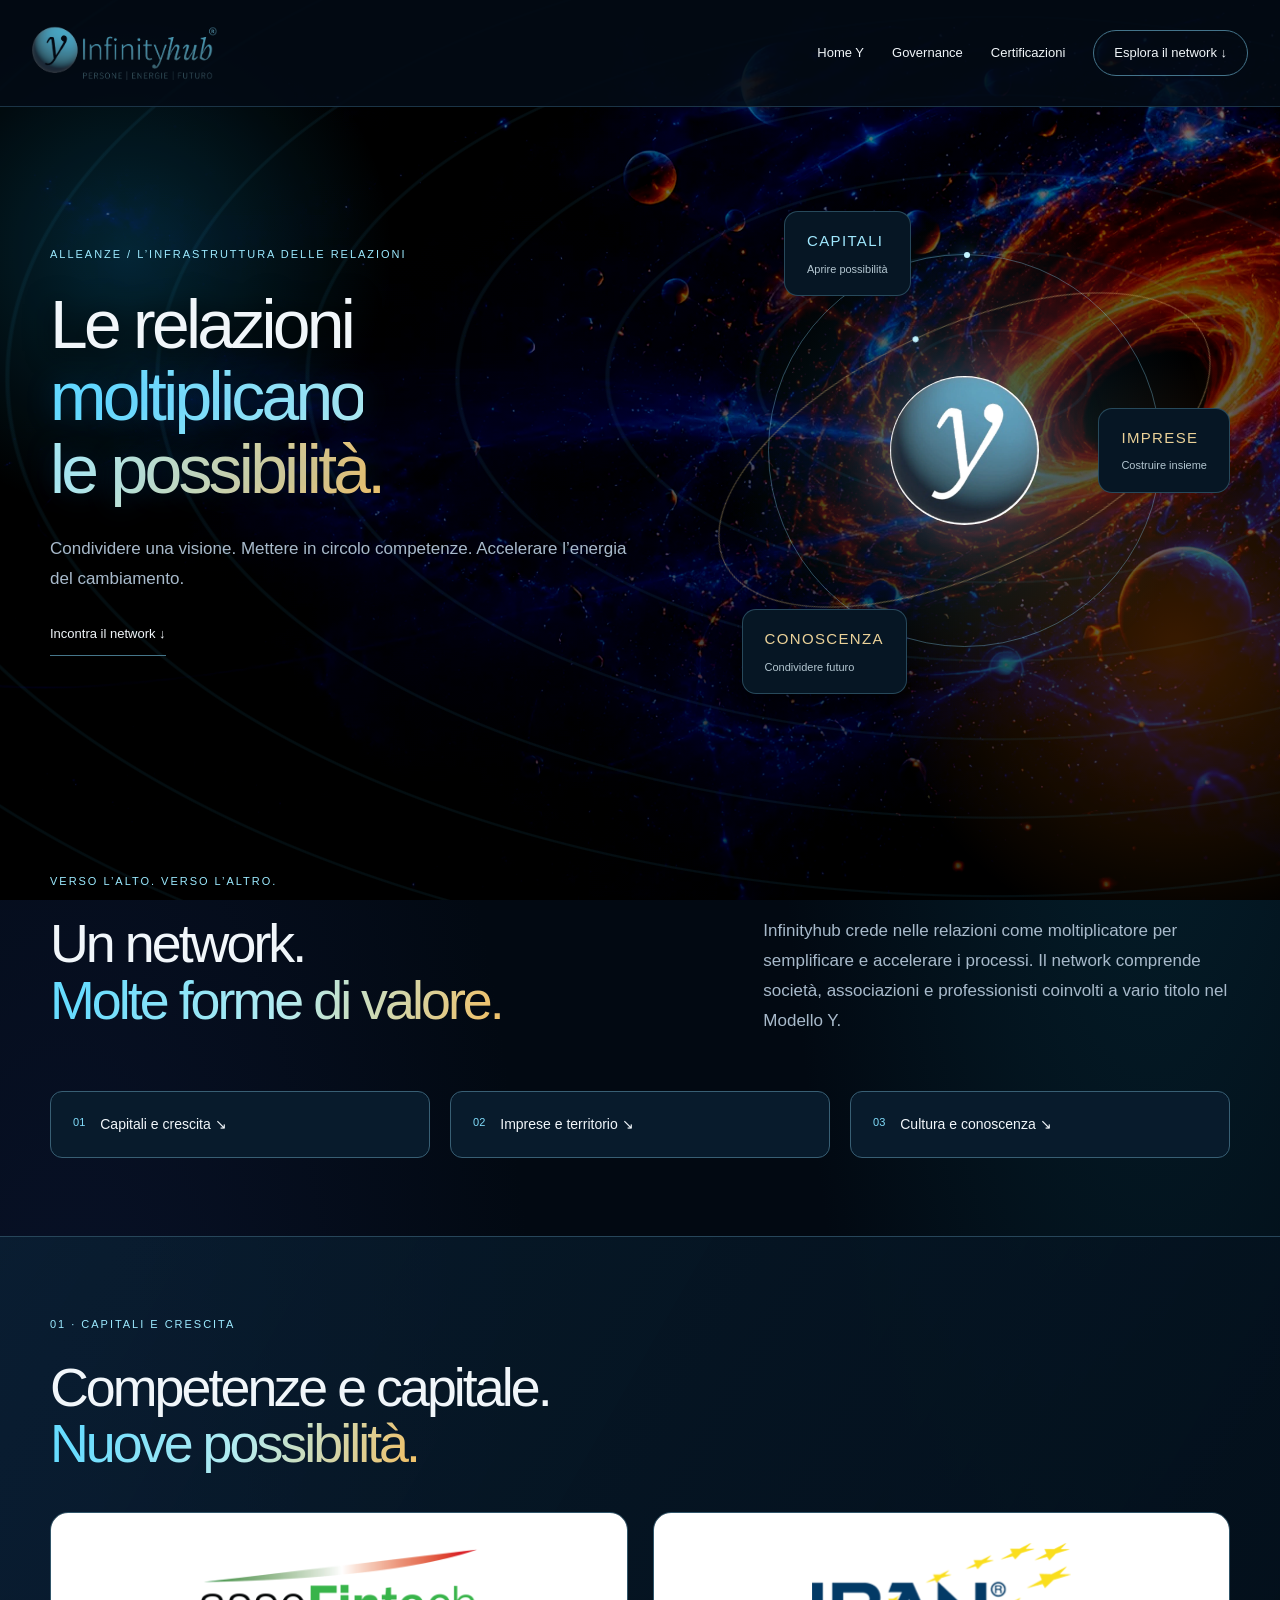
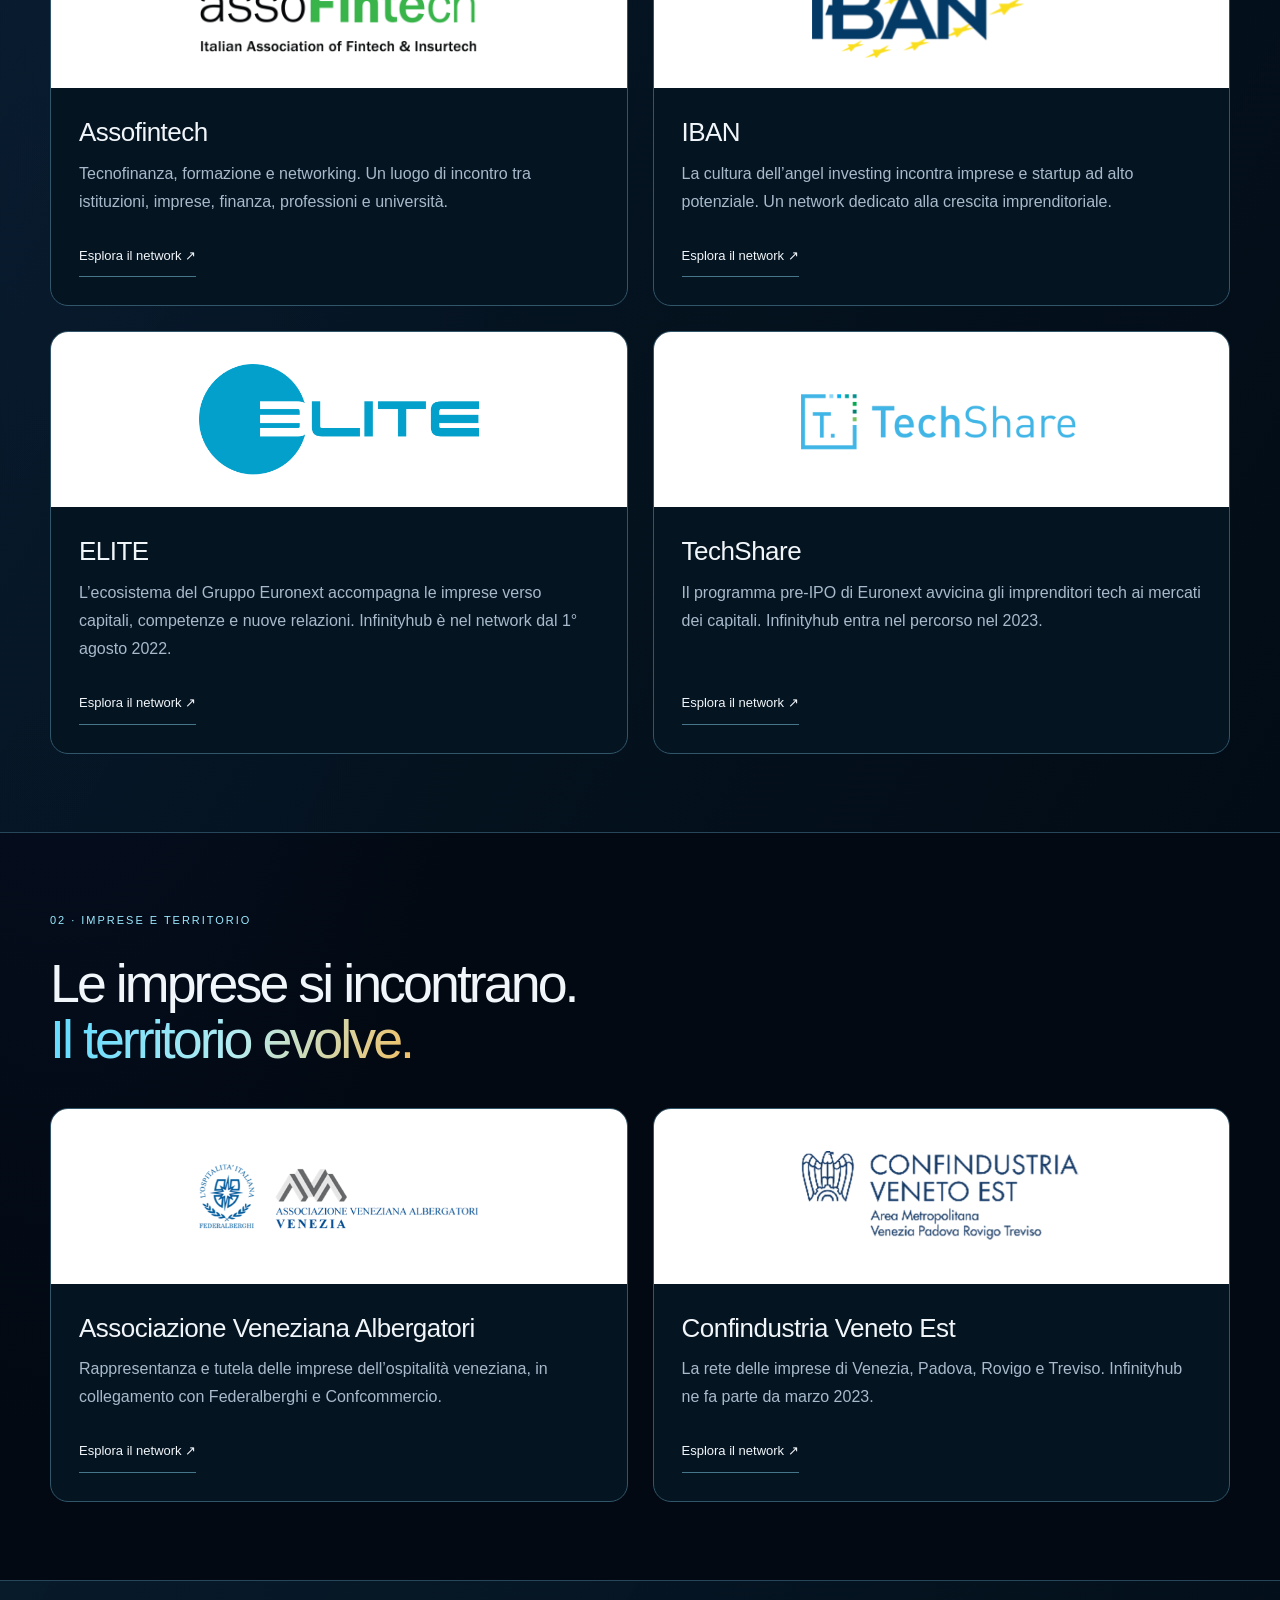
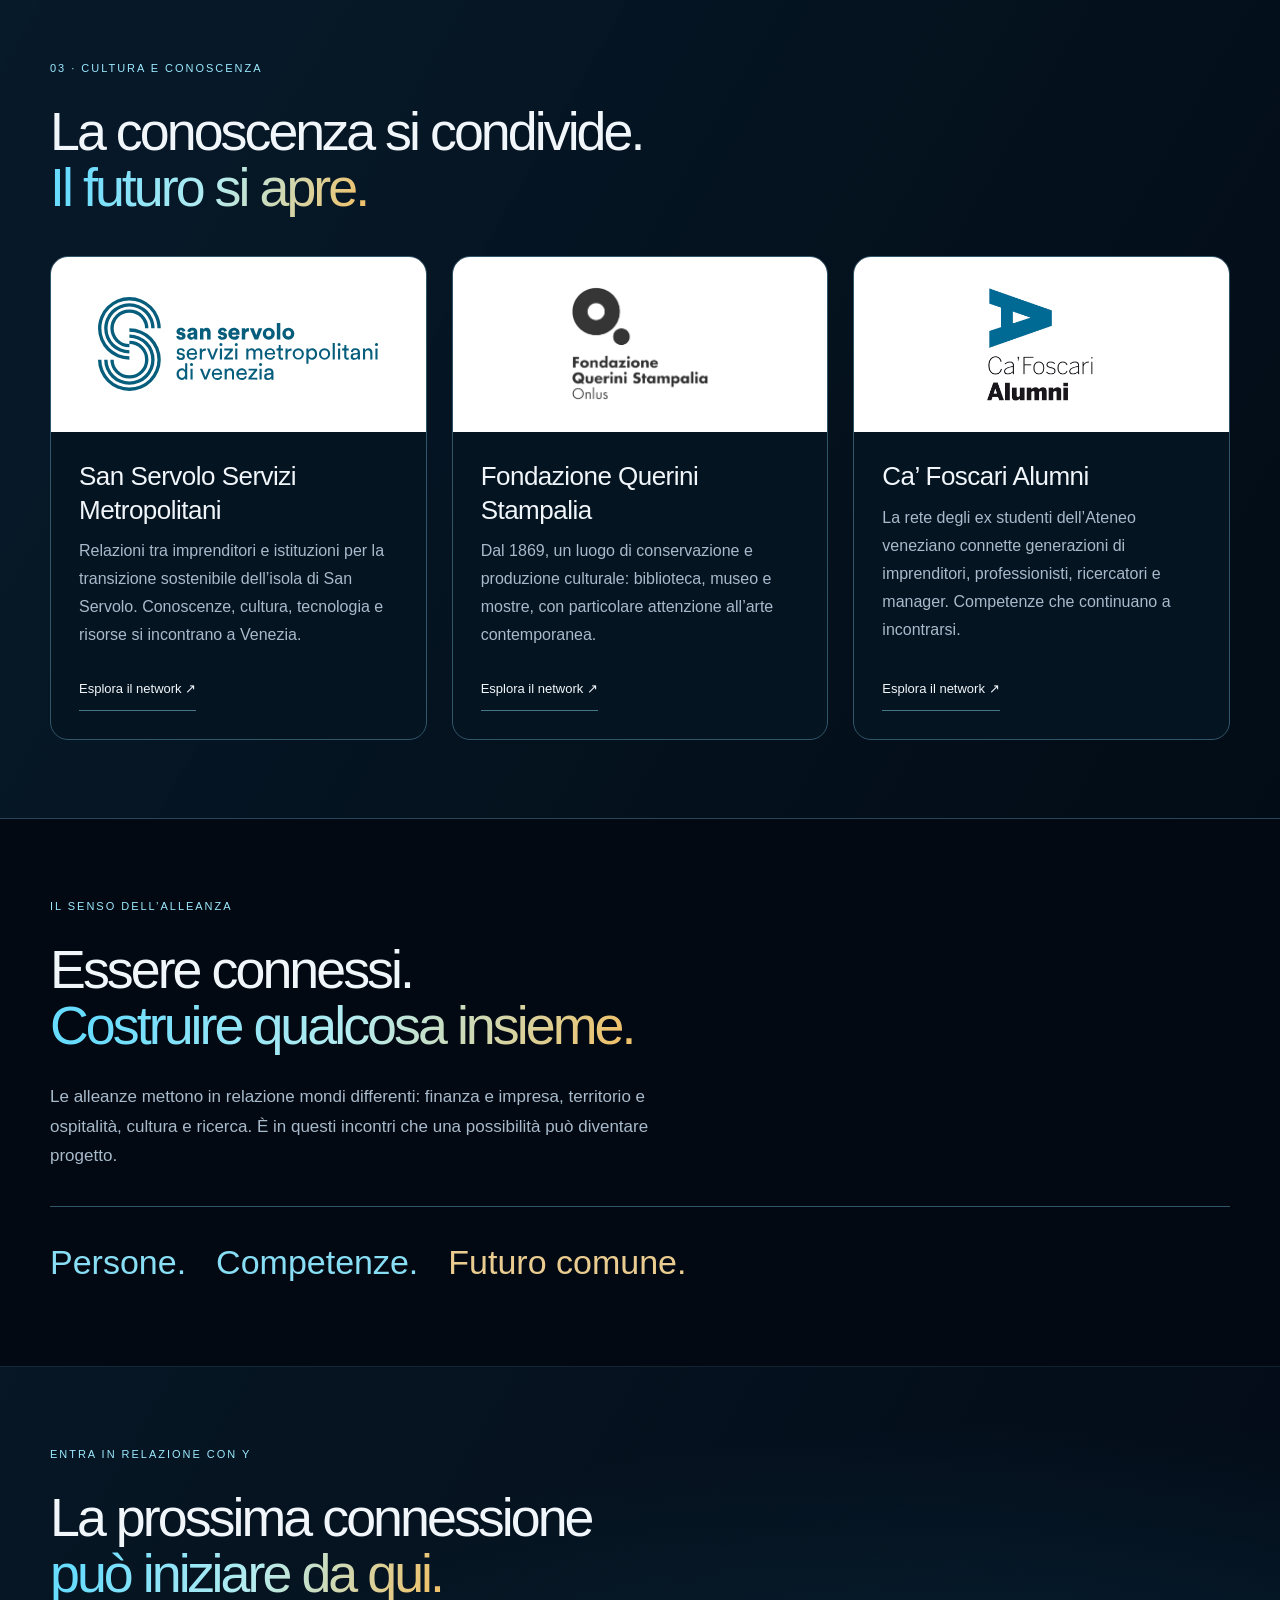
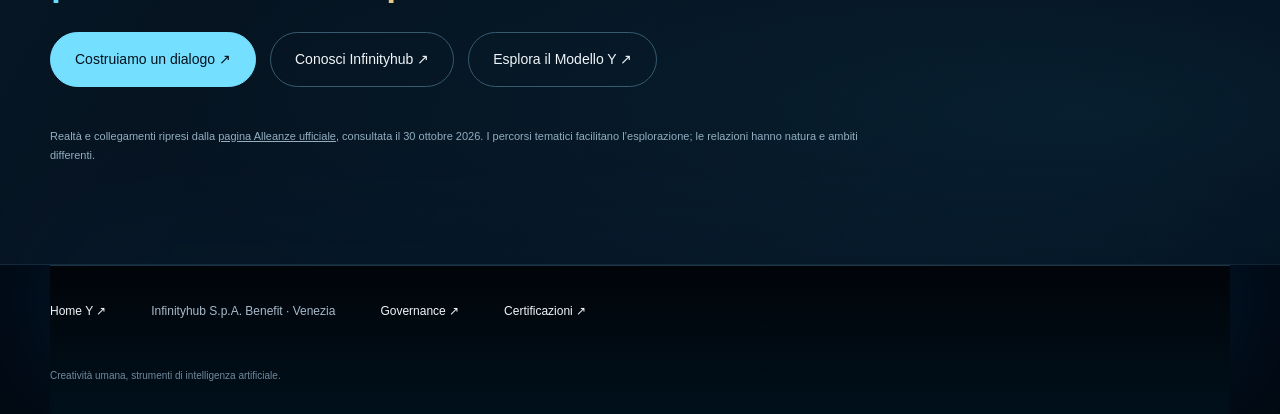
==== alleanze.html @ f4a59133 "EUREKA: publish approved Home Y revision 312" ====
<!DOCTYPE html><html lang="it"><head><meta charSet="utf-8"/><meta name="viewport" content="width=device-width, initial-scale=1"/><link rel="preload" as="image" href="https://maxbraghin.github.io/Y-sito-web-compilato/infinityhub-logo-header.webp"/><link rel="preload" as="image" href="https://maxbraghin.github.io/Y-sito-web-compilato/y-sigil-official.webp"/><link rel="stylesheet" href="https://maxbraghin.github.io/Y-sito-web-compilato/assets/index-ZHB8J0mg.css" data-rsc-css-href="https://maxbraghin.github.io/Y-sito-web-compilato/assets/index-ZHB8J0mg.css" data-precedence="vite-rsc/importer-resources"/><link rel="modulepreload" href="https://maxbraghin.github.io/Y-sito-web-compilato/assets/layout-segment-context-Bb8cvksM.js" crossorigin=""/><link rel="modulepreload" href="https://maxbraghin.github.io/Y-sito-web-compilato/assets/rolldown-runtime-S-ySWqyJ.js" crossorigin=""/><link rel="modulepreload" href="https://maxbraghin.github.io/Y-sito-web-compilato/assets/index-BKq_FuoY.js" crossorigin=""/><link rel="modulepreload" href="https://maxbraghin.github.io/Y-sito-web-compilato/assets/framework-CXnKph_e.js" crossorigin=""/><title>Alleanze · Infinityhub</title><meta name="description" content="Relazioni di valore che accelerano l’energia. Il network Infinityhub."/><meta name="robots" content="noindex, nofollow"/><meta property="og:title" content="Infinityhub · Y Infrastructure Platform"/><meta property="og:description" content="Infinityhub S.p.A. Benefit: Portale Y, infrastruttura digitale e relazionale per la transizione energetica partecipata."/><meta property="og:url" content="https://infinityhub-y-home.mbraghin.chatgpt.site/"/><meta property="og:site_name" content="Infinityhub"/><meta property="og:type" content="website"/><meta property="og:locale" content="it_IT"/><meta property="og:image" content="https://infinityhub-y-home.mbraghin.chatgpt.site/y-social-preview-home-20261015.jpg"/><meta property="og:image:width" content="1320"/><meta property="og:image:height" content="1580"/><meta property="og:image:type" content="image/jpeg"/><meta property="og:image:alt" content="Infinityhub · La transizione energetica prende forma quando tutto si connette."/><meta name="twitter:card" content="summary_large_image"/><meta name="twitter:title" content="Infinityhub · Y Infrastructure Platform"/><meta name="twitter:description" content="Infinityhub S.p.A. Benefit: Portale Y, infrastruttura digitale e relazionale per la transizione energetica partecipata."/><meta name="twitter:image" content="https://infinityhub-y-home.mbraghin.chatgpt.site/y-social-preview-home-20261015.jpg"/><link rel="icon" href="https://infinityhub-y-home.mbraghin.chatgpt.site/y-sigil-official.webp"/><link rel="apple-touch-icon" href="https://infinityhub-y-home.mbraghin.chatgpt.site/y-sigil-official.webp"/><script>self.__VINEXT_RSC_PARAMS__={}</script><script>self.__VINEXT_RSC_NAV__={"pathname":"/alleanze","searchParams":[]}</script><link rel="modulepreload" href="https://maxbraghin.github.io/Y-sito-web-compilato/assets/index-BKq_FuoY.js" />
</head><body><main class="about-y governance-y alliances-y"><header class="ay-nav"><a href="/" aria-label="Home Y"><img src="https://maxbraghin.github.io/Y-sito-web-compilato/infinityhub-logo-header.webp" width="938" height="313" alt="Infinityhub"/></a><nav><a href="/">Home Y</a><a href="/governance">Governance</a><a href="/certificazioni">Certificazioni</a><a class="ay-nav-contact" href="#network">Esplora il network ↓</a></nav></header><section class="ay-wrap ay-section al-hero"><div><span class="ay-kicker">ALLEANZE / L’INFRASTRUTTURA DELLE RELAZIONI</span><h1>Le relazioni<br/><em>moltiplicano<br/>le possibilità.</em></h1><p>Condividere una visione. Mettere in circolo competenze. Accelerare l’energia del cambiamento.</p><a class="ay-link" href="#network">Incontra il network ↓</a></div><div class="al-cosmos" role="img" aria-label="Il Modello Y connette capitali, imprese e conoscenza"><i></i><i></i><img src="https://maxbraghin.github.io/Y-sito-web-compilato/y-sigil-official.webp" width="180" height="180" alt=""/><span>CAPITALI<small>Aprire possibilità</small></span><span>IMPRESE<small>Costruire insieme</small></span><span>CONOSCENZA<small>Condividere futuro</small></span></div></section><section class="ay-wrap ay-section" id="network"><span class="ay-kicker">VERSO L’ALTO. VERSO L’ALTRO.</span><div class="ay-section-heading"><h2>Un network.<br/><em>Molte forme di valore.</em></h2><p>Infinityhub crede nelle relazioni come moltiplicatore per semplificare e accelerare i processi. Il network comprende società, associazioni e professionisti coinvolti a vario titolo nel Modello Y.</p></div><nav class="al-paths" aria-label="Percorsi delle alleanze"><a href="#capitali"><span>0<!-- -->1</span>Capitali e crescita<!-- --> ↘</a><a href="#territorio"><span>0<!-- -->2</span>Imprese e territorio<!-- --> ↘</a><a href="#cultura"><span>0<!-- -->3</span>Cultura e conoscenza<!-- --> ↘</a></nav></section><section class="ay-section al-group al-group-0" id="capitali"><div class="ay-wrap"><span class="ay-kicker">0<!-- -->1<!-- --> · <!-- -->CAPITALI E CRESCITA</span><h2>Competenze e capitale.<br/><em>Nuove possibilità.</em></h2><div class="al-grid"><article class="al-card"><div class="al-logo"><img src="https://maxbraghin.github.io/Y-sito-web-compilato/alleanze/Infinityhub-alleanze-Assofintech.png" alt="Assofintech" loading="lazy" width="300" height="140"/></div><div class="al-copy"><h3>Assofintech</h3><p>Tecnofinanza, formazione e networking. Un luogo di incontro tra istituzioni, imprese, finanza, professioni e università.</p><a class="ay-link" href="http://www.assofintech.org" target="_blank" rel="noreferrer" aria-label="Visita il sito di Assofintech">Esplora il network ↗</a></div></article><article class="al-card"><div class="al-logo"><img src="https://maxbraghin.github.io/Y-sito-web-compilato/alleanze/Infinityhub-alleanze-Iban.png" alt="IBAN" loading="lazy" width="300" height="140"/></div><div class="al-copy"><h3>IBAN</h3><p>La cultura dell’angel investing incontra imprese e startup ad alto potenziale. Un network dedicato alla crescita imprenditoriale.</p><a class="ay-link" href="https://www.iban.it/" target="_blank" rel="noreferrer" aria-label="Visita il sito di IBAN">Esplora il network ↗</a></div></article><article class="al-card"><div class="al-logo"><img src="https://maxbraghin.github.io/Y-sito-web-compilato/alleanze/Infinityhub-alleanze-Elite.png" alt="ELITE" loading="lazy" width="300" height="140"/></div><div class="al-copy"><h3>ELITE</h3><p>L’ecosistema del Gruppo Euronext accompagna le imprese verso capitali, competenze e nuove relazioni. Infinityhub è nel network dal 1° agosto 2022.</p><a class="ay-link" href="http://elite-network.com" target="_blank" rel="noreferrer" aria-label="Visita il sito di ELITE">Esplora il network ↗</a></div></article><article class="al-card"><div class="al-logo"><img src="https://maxbraghin.github.io/Y-sito-web-compilato/alleanze/Infinityhub-alleanze-Techshare.png" alt="TechShare" loading="lazy" width="300" height="140"/></div><div class="al-copy"><h3>TechShare</h3><p>Il programma pre-IPO di Euronext avvicina gli imprenditori tech ai mercati dei capitali. Infinityhub entra nel percorso nel 2023.</p><a class="ay-link" href="https://www.euronext.com/en/raise-capital/pre-ipo-programmes/techshare" target="_blank" rel="noreferrer" aria-label="Visita il sito di TechShare">Esplora il network ↗</a></div></article></div></div></section><section class="ay-section al-group al-group-1" id="territorio"><div class="ay-wrap"><span class="ay-kicker">0<!-- -->2<!-- --> · <!-- -->IMPRESE E TERRITORIO</span><h2>Le imprese si incontrano.<br/><em>Il territorio evolve.</em></h2><div class="al-grid"><article class="al-card"><div class="al-logo"><img src="https://maxbraghin.github.io/Y-sito-web-compilato/alleanze/Infinityhub-alleanze-Associazione_Veneziana_Albergatori.png" alt="Associazione Veneziana Albergatori" loading="lazy" width="300" height="140"/></div><div class="al-copy"><h3>Associazione Veneziana Albergatori</h3><p>Rappresentanza e tutela delle imprese dell’ospitalità veneziana, in collegamento con Federalberghi e Confcommercio.</p><a class="ay-link" href="http://www.venezia.federalberghi.it/index.aspx" target="_blank" rel="noreferrer" aria-label="Visita il sito di Associazione Veneziana Albergatori">Esplora il network ↗</a></div></article><article class="al-card"><div class="al-logo"><img src="https://maxbraghin.github.io/Y-sito-web-compilato/alleanze/ConfindustriaVenetoEst-.png" alt="Confindustria Veneto Est" loading="lazy" width="300" height="140"/></div><div class="al-copy"><h3>Confindustria Veneto Est</h3><p>La rete delle imprese di Venezia, Padova, Rovigo e Treviso. Infinityhub ne fa parte da marzo 2023.</p><a class="ay-link" href="https://www.assindustriavenetocentro.it" target="_blank" rel="noreferrer" aria-label="Visita il sito di Confindustria Veneto Est">Esplora il network ↗</a></div></article></div></div></section><section class="ay-section al-group al-group-2" id="cultura"><div class="ay-wrap"><span class="ay-kicker">0<!-- -->3<!-- --> · <!-- -->CULTURA E CONOSCENZA</span><h2>La conoscenza si condivide.<br/><em>Il futuro si apre.</em></h2><div class="al-grid"><article class="al-card"><div class="al-logo"><img src="https://maxbraghin.github.io/Y-sito-web-compilato/alleanze/logo-san-servolo-servizi.svg" alt="San Servolo Servizi Metropolitani" loading="lazy" width="300" height="140"/></div><div class="al-copy"><h3>San Servolo Servizi Metropolitani</h3><p>Relazioni tra imprenditori e istituzioni per la transizione sostenibile dell’isola di San Servolo. Conoscenze, cultura, tecnologia e risorse si incontrano a Venezia.</p><a class="ay-link" href="https://servizimetropolitani.ve.it/it/" target="_blank" rel="noreferrer" aria-label="Visita il sito di San Servolo Servizi Metropolitani">Esplora il network ↗</a></div></article><article class="al-card"><div class="al-logo"><img src="https://maxbraghin.github.io/Y-sito-web-compilato/alleanze/Infinityhub-alleanze-Fondazione_Querini_Stampalia_Onlus.png" alt="Fondazione Querini Stampalia" loading="lazy" width="300" height="140"/></div><div class="al-copy"><h3>Fondazione Querini Stampalia</h3><p>Dal 1869, un luogo di conservazione e produzione culturale: biblioteca, museo e mostre, con particolare attenzione all’arte contemporanea.</p><a class="ay-link" href="http://querinistampalia.org" target="_blank" rel="noreferrer" aria-label="Visita il sito di Fondazione Querini Stampalia">Esplora il network ↗</a></div></article><article class="al-card"><div class="al-logo"><img src="https://maxbraghin.github.io/Y-sito-web-compilato/alleanze/Infinityhub-alleanze-Ca_Foscari.png" alt="Ca’ Foscari Alumni" loading="lazy" width="300" height="140"/></div><div class="al-copy"><h3>Ca’ Foscari Alumni</h3><p>La rete degli ex studenti dell’Ateneo veneziano connette generazioni di imprenditori, professionisti, ricercatori e manager. Competenze che continuano a incontrarsi.</p><a class="ay-link" href="http://www.cafoscarialumni.it" target="_blank" rel="noreferrer" aria-label="Visita il sito di Ca’ Foscari Alumni">Esplora il network ↗</a></div></article></div></div></section><section class="ay-wrap ay-section"><span class="ay-kicker">IL SENSO DELL’ALLEANZA</span><h2>Essere connessi.<br/><em>Costruire qualcosa insieme.</em></h2><p>Le alleanze mettono in relazione mondi differenti: finanza e impresa, territorio e ospitalità, cultura e ricerca. È in questi incontri che una possibilità può diventare progetto.</p><div class="al-values"><span>Persone.</span><span>Competenze.</span><span>Futuro comune.</span></div></section><section class="gy-close ay-section"><div class="ay-wrap"><span class="ay-kicker">ENTRA IN RELAZIONE CON Y</span><h2>La prossima connessione<br/><em>può iniziare da qui.</em></h2><div class="ay-actions"><a href="https://www.infinityhub.it/contatti/">Costruiamo un dialogo ↗</a><a href="/chi-siamo">Conosci Infinityhub ↗</a><a href="/">Esplora il Modello Y ↗</a></div><p class="al-source">Realtà e collegamenti ripresi dalla <a href="https://www.infinityhub.it/alleanze/">pagina Alleanze ufficiale</a>, consultata il 30 ottobre 2026. I percorsi tematici facilitano l’esplorazione; le relazioni hanno natura e ambiti differenti.</p></div></section><footer class="ay-footer ay-wrap"><a href="/">Home Y ↗</a><p>Infinityhub S.p.A. Benefit · Venezia</p><a href="/governance">Governance ↗</a><a href="/certificazioni">Certificazioni ↗</a><small>Creatività umana, strumenti di intelligenza artificiale.</small></footer></main><script id="_R_">import("https://maxbraghin.github.io/Y-sito-web-compilato/assets/index-BKq_FuoY.js")</script></body></html><script>self.__VINEXT_RSC_CHUNKS__=self.__VINEXT_RSC_CHUNKS__||[];self.__VINEXT_RSC_CHUNKS__.push("2:I[\"89517b800f58\",[],\"Children\",1]\n3:I[\"965c548c3ff1\",[],\"LayoutSegmentProvider\",1]\n4:I[\"89517b800f58\",[],\"Slot\",1]\n5:I[\"875e8aa08f7a\",[],\"RedirectBoundary\",1]\n:HL[\"https://maxbraghin.github.io/Y-sito-web-compilato/assets/index-ZHB8J0mg.css\",\"style\"]\n")</script><script>self.__VINEXT_RSC_CHUNKS__=self.__VINEXT_RSC_CHUNKS__||[];self.__VINEXT_RSC_CHUNKS__.push("0:{\"__route\":\"route:/alleanze\",\"__interceptionContext\":null,\"__layoutIds\":[\"layout:/\"],\"__rootLayout\":\"/\",\"page:/alleanze\":\"$L1\",\"layout:/\":[[[[\"$\",\"link\",\"css:https://maxbraghin.github.io/Y-sito-web-compilato/assets/index-ZHB8J0mg.css\",{\"rel\":\"stylesheet\",\"precedence\":\"vite-rsc/importer-resources\",\"href\":\"https://maxbraghin.github.io/Y-sito-web-compilato/assets/index-ZHB8J0mg.css\",\"data-rsc-css-href\":\"https://maxbraghin.github.io/Y-sito-web-compilato/assets/index-ZHB8J0mg.css\"}],\"$undefined\"],[\"$\",\"html\",null,{\"lang\":\"it\",\"children\":[\"$\",\"body\",null,{\"children\":[\"$\",\"$L2\",null,{}]}]}]],null],\"route:/alleanze\":[[[\"$\",\"meta\",null,{\"charSet\":\"utf-8\"}],[[\"$\",\"title\",\"0\",{\"children\":\"Alleanze · Infinityhub\"}],[\"$\",\"meta\",\"1\",{\"name\":\"description\",\"content\":\"Relazioni di valore che accelerano l’energia. Il network Infinityhub.\"}],[\"$\",\"meta\",\"2\",{\"name\":\"robots\",\"content\":\"noindex, nofollow\"}],[\"$\",\"meta\",\"3\",{\"property\":\"og:title\",\"content\":\"Infinityhub · Y Infrastructure Platform\"}],[\"$\",\"meta\",\"4\",{\"property\":\"og:description\",\"content\":\"Infinityhub S.p.A. Benefit: Portale Y, infrastruttura digitale e relazionale per la transizione energetica partecipata.\"}],[\"$\",\"meta\",\"5\",{\"property\":\"og:url\",\"content\":\"https://infinityhub-y-home.mbraghin.chatgpt.site/\"}],[\"$\",\"meta\",\"6\",{\"property\":\"og:site_name\",\"content\":\"Infinityhub\"}],[\"$\",\"meta\",\"7\",{\"property\":\"og:type\",\"content\":\"website\"}],[\"$\",\"meta\",\"8\",{\"property\":\"og:locale\",\"content\":\"it_IT\"}],[\"$\",\"meta\",\"9\",{\"property\":\"og:image\",\"content\":\"https://infinityhub-y-home.mbraghin.chatgpt.site/y-social-preview-home-20261015.jpg\"}],[\"$\",\"meta\",\"10\",{\"property\":\"og:image:width\",\"content\":\"1320\"}],[\"$\",\"meta\",\"11\",{\"property\":\"og:image:height\",\"content\":\"1580\"}],[\"$\",\"meta\",\"12\",{\"property\":\"og:image:type\",\"content\":\"image/jpeg\"}],[\"$\",\"meta\",\"13\",{\"property\":\"og:image:alt\",\"content\":\"Infinityhub · La transizione energetica prende forma quando tutto si connette.\"}],[\"$\",\"meta\",\"14\",{\"name\":\"twitter:card\",\"content\":\"summary_large_image\"}],[\"$\",\"meta\",\"15\",{\"name\":\"twitter:title\",\"content\":\"Infinityhub · Y Infrastructure Platform\"}],[\"$\",\"meta\",\"16\",{\"name\":\"twitter:description\",\"content\":\"Infinityhub S.p.A. Benefit: Portale Y, infrastruttura digitale e relazionale per la transizione energetica partecipata.\"}],[\"$\",\"meta\",\"17\",{\"name\":\"twitter:image\",\"content\":\"https://infinityhub-y-home.mbraghin.chatgpt.site/y-social-preview-home-20261015.jpg\"}],[\"$\",\"link\",\"18\",{\"rel\":\"icon\",\"href\":\"https://infinityhub-y-home.mbraghin.chatgpt.site/y-sigil-official.webp\"}],[\"$\",\"link\",\"19\",{\"rel\":\"apple-touch-icon\",\"href\":\"https://infinityhub-y-home.mbraghin.chatgpt.site/y-sigil-official.webp\"}]],[[\"$\",\"meta\",\"0\",{\"name\":\"viewport\",\"content\":\"width=device-width, initial-scale=1\"}]]],[\"$\",\"$L3\",null,{\"segmentMap\":{\"children\":[\"alleanze\"]},\"children\":[\"$\",\"$L4\",null,{\"id\":\"layout:/\",\"parallelSlots\":\"$undefined\",\"children\":[\"$\",\"$L5\",null,{\"children\":[\"$\",\"$L3\",null,{\"segmentMap\":{\"children\":[]},\"children\":[\"$\",\"$L4\",null,{\"id\":\"page:/alleanze\"}]}]}]}]}]],\"__layoutFlags\":{\"layout:/\":\"s\"},\"__artifactCompatibility\":{\"schemaVersion\":1,\"graphVersion\":\"app-route-graph:2bagyw122v18c\",\"deploymentVersion\":\"a9723b47-deb9-4c67-84e7-f1714f5238ea\",\"appElementsSchemaVersion\":1,\"rscPayloadSchemaVersion\":1,\"rootBoundaryId\":\"/\",\"renderEpoch\":null}}\n")</script><script>self.__VINEXT_RSC_CHUNKS__=self.__VINEXT_RSC_CHUNKS__||[];self.__VINEXT_RSC_CHUNKS__.push(":HL[\"https://maxbraghin.github.io/Y-sito-web-compilato/infinityhub-logo-header.webp\",\"image\"]\n:HL[\"https://maxbraghin.github.io/Y-sito-web-compilato/y-sigil-official.webp\",\"image\"]\n")</script><script>self.__VINEXT_RSC_CHUNKS__=self.__VINEXT_RSC_CHUNKS__||[];self.__VINEXT_RSC_CHUNKS__.push("1:[[[\"$\",\"link\",\"css:https://maxbraghin.github.io/Y-sito-web-compilato/assets/index-ZHB8J0mg.css\",{\"rel\":\"stylesheet\",\"precedence\":\"vite-rsc/importer-resources\",\"href\":\"https://maxbraghin.github.io/Y-sito-web-compilato/assets/index-ZHB8J0mg.css\",\"data-rsc-css-href\":\"https://maxbraghin.github.io/Y-sito-web-compilato/assets/index-ZHB8J0mg.css\"}],\"$undefined\"],[\"$\",\"main\",null,{\"className\":\"about-y governance-y alliances-y\",\"children\":[[\"$\",\"header\",null,{\"className\":\"ay-nav\",\"children\":[[\"$\",\"a\",null,{\"href\":\"/\",\"aria-label\":\"Home Y\",\"children\":[\"$\",\"img\",null,{\"src\":\"https://maxbraghin.github.io/Y-sito-web-compilato/infinityhub-logo-header.webp\",\"width\":\"938\",\"height\":\"313\",\"alt\":\"Infinityhub\"}]}],[\"$\",\"nav\",null,{\"children\":[[\"$\",\"a\",null,{\"href\":\"/\",\"children\":\"Home Y\"}],[\"$\",\"a\",null,{\"href\":\"/governance\",\"children\":\"Governance\"}],[\"$\",\"a\",null,{\"href\":\"/certificazioni\",\"children\":\"Certificazioni\"}],[\"$\",\"a\",null,{\"className\":\"ay-nav-contact\",\"href\":\"#network\",\"children\":\"Esplora il network ↓\"}]]}]]}],[\"$\",\"section\",null,{\"className\":\"ay-wrap ay-section al-hero\",\"children\":[[\"$\",\"div\",null,{\"children\":[[\"$\",\"span\",null,{\"className\":\"ay-kicker\",\"children\":\"ALLEANZE / L’INFRASTRUTTURA DELLE RELAZIONI\"}],[\"$\",\"h1\",null,{\"children\":[\"Le relazioni\",[\"$\",\"br\",null,{}],[\"$\",\"em\",null,{\"children\":[\"moltiplicano\",[\"$\",\"br\",null,{}],\"le possibilità.\"]}]]}],[\"$\",\"p\",null,{\"children\":\"Condividere una visione. Mettere in circolo competenze. Accelerare l’energia del cambiamento.\"}],[\"$\",\"a\",null,{\"className\":\"ay-link\",\"href\":\"#network\",\"children\":\"Incontra il network ↓\"}]]}],[\"$\",\"div\",null,{\"className\":\"al-cosmos\",\"role\":\"img\",\"aria-label\":\"Il Modello Y connette capitali, imprese e conoscenza\",\"children\":[[\"$\",\"i\",null,{}],[\"$\",\"i\",null,{}],[\"$\",\"img\",null,{\"src\":\"https://maxbraghin.github.io/Y-sito-web-compilato/y-sigil-official.webp\",\"width\":\"180\",\"height\":\"180\",\"alt\":\"\"}],[\"$\",\"span\",null,{\"children\":[\"CAPITALI\",[\"$\",\"small\",null,{\"children\":\"Aprire possibilità\"}]]}],[\"$\",\"span\",null,{\"children\":[\"IMPRESE\",[\"$\",\"small\",null,{\"children\":\"Costruire insieme\"}]]}],[\"$\",\"span\",null,{\"children\":[\"CONOSCENZA\",[\"$\",\"small\",null,{\"children\":\"Condividere futuro\"}]]}]]}]]}],[\"$\",\"section\",null,{\"className\":\"ay-wrap ay-section\",\"id\":\"network\",\"children\":[[\"$\",\"span\",null,{\"className\":\"ay-kicker\",\"children\":\"VERSO L’ALTO. VERSO L’ALTRO.\"}],[\"$\",\"div\",null,{\"className\":\"ay-section-heading\",\"children\":[[\"$\",\"h2\",null,{\"children\":[\"Un network.\",[\"$\",\"br\",null,{}],[\"$\",\"em\",null,{\"children\":\"Molte forme di valore.\"}]]}],[\"$\",\"p\",null,{\"children\":\"Infinityhub crede nelle relazioni come moltiplicatore per semplificare e accelerare i processi. Il network comprende società, associazioni e professionisti coinvolti a vario titolo nel Modello Y.\"}]]}],[\"$\",\"nav\",null,{\"className\":\"al-paths\",\"aria-label\":\"Percorsi delle alleanze\",\"children\":[[\"$\",\"a\",\"capitali\",{\"href\":\"#capitali\",\"children\":[[\"$\",\"span\",null,{\"children\":[\"0\",1]}],\"Capitali e crescita\",\" ↘\"]}],[\"$\",\"a\",\"territorio\",{\"href\":\"#territorio\",\"children\":[[\"$\",\"span\",null,{\"children\":[\"0\",2]}],\"Imprese e territorio\",\" ↘\"]}],[\"$\",\"a\",\"cultura\",{\"href\":\"#cultura\",\"children\":[[\"$\",\"span\",null,{\"children\":[\"0\",3]}],\"Cultura e conoscenza\",\" ↘\"]}]]}]]}],[[\"$\",\"section\",\"capitali\",{\"className\":\"ay-section al-group al-group-0\",\"id\":\"capitali\",\"children\":[\"$\",\"div\",null,{\"className\":\"ay-wrap\",\"children\":[[\"$\",\"span\",null,{\"className\":\"ay-kicker\",\"children\":[\"0\",1,\" · \",\"CAPITALI E CRESCITA\"]}],[\"$\",\"h2\",null,{\"children\":[\"Competenze e capitale.\",[\"$\",\"br\",null,{}],[\"$\",\"em\",null,{\"children\":\"Nuove possibilità.\"}]]}],[\"$\",\"div\",null,{\"className\":\"al-grid\",\"children\":[[\"$\",\"article\",\"Assofintech\",{\"className\":\"al-card\",\"children\":[[\"$\",\"div\",null,{\"className\":\"al-logo\",\"children\":[\"$\",\"img\",null,{\"src\":\"https://maxbraghin.github.io/Y-sito-web-compilato/alleanze/Infinityhub-alleanze-Assofintech.png\",\"alt\":\"Assofintech\",\"loading\":\"lazy\",\"width\":\"300\",\"height\":\"140\"}]}],[\"$\",\"div\",null,{\"className\":\"al-copy\",\"children\":[[\"$\",\"h3\",null,{\"children\":\"Assofintech\"}],[\"$\",\"p\",null,{\"children\":\"Tecnofinanza, formazione e networking. Un luogo di incontro tra istituzioni, imprese, finanza, professioni e università.\"}],[\"$\",\"a\",null,{\"className\":\"ay-link\",\"href\":\"http://www.assofintech.org\",\"target\":\"_blank\",\"rel\":\"noreferrer\",\"aria-label\":\"Visita il sito di Assofintech\",\"children\":\"Esplora il network ↗\"}]]}]]}],[\"$\",\"article\",\"IBAN\",{\"className\":\"al-card\",\"children\":[[\"$\",\"div\",null,{\"className\":\"al-logo\",\"children\":[\"$\",\"img\",null,{\"src\":\"https://maxbraghin.github.io/Y-sito-web-compilato/alleanze/Infinityhub-alleanze-Iban.png\",\"alt\":\"IBAN\",\"loading\":\"lazy\",\"width\":\"300\",\"height\":\"140\"}]}],[\"$\",\"div\",null,{\"className\":\"al-copy\",\"children\":[[\"$\",\"h3\",null,{\"children\":\"IBAN\"}],\"$L6\",\"$L7\"]}]]}],\"$L8\",\"$L9\"]}]]}]}],\"$La\",\"$Lb\"],\"$Lc\",\"$Ld\",\"$Le\"]}]]\n")</script><script>self.__VINEXT_RSC_CHUNKS__=self.__VINEXT_RSC_CHUNKS__||[];self.__VINEXT_RSC_CHUNKS__.push("6:[\"$\",\"p\",null,{\"children\":\"La cultura dell’angel investing incontra imprese e startup ad alto potenziale. Un network dedicato alla crescita imprenditoriale.\"}]\n7:[\"$\",\"a\",null,{\"className\":\"ay-link\",\"href\":\"https://www.iban.it/\",\"target\":\"_blank\",\"rel\":\"noreferrer\",\"aria-label\":\"Visita il sito di IBAN\",\"children\":\"Esplora il network ↗\"}]\n8:[\"$\",\"article\",\"ELITE\",{\"className\":\"al-card\",\"children\":[[\"$\",\"div\",null,{\"className\":\"al-logo\",\"children\":[\"$\",\"img\",null,{\"src\":\"https://maxbraghin.github.io/Y-sito-web-compilato/alleanze/Infinityhub-alleanze-Elite.png\",\"alt\":\"ELITE\",\"loading\":\"lazy\",\"width\":\"300\",\"height\":\"140\"}]}],[\"$\",\"div\",null,{\"className\":\"al-copy\",\"children\":[[\"$\",\"h3\",null,{\"children\":\"ELITE\"}],[\"$\",\"p\",null,{\"children\":\"L’ecosistema del Gruppo Euronext accompagna le imprese verso capitali, competenze e nuove relazioni. Infinityhub è nel network dal 1° agosto 2022.\"}],[\"$\",\"a\",null,{\"className\":\"ay-link\",\"href\":\"http://elite-network.com\",\"target\":\"_blank\",\"rel\":\"noreferrer\",\"aria-label\":\"Visita il sito di ELITE\",\"children\":\"Esplora il network ↗\"}]]}]]}]\n9:[\"$\",\"article\",\"TechShare\",{\"className\":\"al-card\",\"children\":[[\"$\",\"div\",null,{\"className\":\"al-logo\",\"children\":[\"$\",\"img\",null,{\"src\":\"https://maxbraghin.github.io/Y-sito-web-compilato/alleanze/Infinityhub-alleanze-Techshare.png\",\"alt\":\"TechShare\",\"loading\":\"lazy\",\"width\":\"300\",\"height\":\"140\"}]}],[\"$\",\"div\",null,{\"className\":\"al-copy\",\"children\":[[\"$\",\"h3\",null,{\"children\":\"TechShare\"}],[\"$\",\"p\",null,{\"children\":\"Il programma pre-IPO di Euronext avvicina gli imprenditori tech ai mercati dei capitali. Infinityhub entra nel percorso nel 2023.\"}],[\"$\",\"a\",null,{\"className\":\"ay-link\",\"href\":\"https://www.euronext.com/en/raise-capital/pre-ipo-programmes/techshare\",\"target\":\"_blank\",\"rel\":\"noreferrer\",\"aria-label\":\"Visita il sito di TechShare\",\"children\":\"Esplora il network ↗\"}]]}]]}]\n")</script><script>self.__VINEXT_RSC_CHUNKS__=self.__VINEXT_RSC_CHUNKS__||[];self.__VINEXT_RSC_CHUNKS__.push("a:[\"$\",\"section\",\"territorio\",{\"className\":\"ay-section al-group al-group-1\",\"id\":\"territorio\",\"children\":[\"$\",\"div\",null,{\"className\":\"ay-wrap\",\"children\":[[\"$\",\"span\",null,{\"className\":\"ay-kicker\",\"children\":[\"0\",2,\" · \",\"IMPRESE E TERRITORIO\"]}],[\"$\",\"h2\",null,{\"children\":[\"Le imprese si incontrano.\",[\"$\",\"br\",null,{}],[\"$\",\"em\",null,{\"children\":\"Il territorio evolve.\"}]]}],[\"$\",\"div\",null,{\"className\":\"al-grid\",\"children\":[[\"$\",\"article\",\"Associazione Veneziana Albergatori\",{\"className\":\"al-card\",\"children\":[[\"$\",\"div\",null,{\"className\":\"al-logo\",\"children\":[\"$\",\"img\",null,{\"src\":\"https://maxbraghin.github.io/Y-sito-web-compilato/alleanze/Infinityhub-alleanze-Associazione_Veneziana_Albergatori.png\",\"alt\":\"Associazione Veneziana Albergatori\",\"loading\":\"lazy\",\"width\":\"300\",\"height\":\"140\"}]}],[\"$\",\"div\",null,{\"className\":\"al-copy\",\"children\":[[\"$\",\"h3\",null,{\"children\":\"Associazione Veneziana Albergatori\"}],[\"$\",\"p\",null,{\"children\":\"Rappresentanza e tutela delle imprese dell’ospitalità veneziana, in collegamento con Federalberghi e Confcommercio.\"}],[\"$\",\"a\",null,{\"className\":\"ay-link\",\"href\":\"http://www.venezia.federalberghi.it/index.aspx\",\"target\":\"_blank\",\"rel\":\"noreferrer\",\"aria-label\":\"Visita il sito di Associazione Veneziana Albergatori\",\"children\":\"Esplora il network ↗\"}]]}]]}],[\"$\",\"article\",\"Confindustria Veneto Est\",{\"className\":\"al-card\",\"children\":[[\"$\",\"div\",null,{\"className\":\"al-logo\",\"children\":[\"$\",\"img\",null,{\"src\":\"https://maxbraghin.github.io/Y-sito-web-compilato/alleanze/ConfindustriaVenetoEst-.png\",\"alt\":\"Confindustria Veneto Est\",\"loading\":\"lazy\",\"width\":\"300\",\"height\":\"140\"}]}],[\"$\",\"div\",null,{\"className\":\"al-copy\",\"children\":[[\"$\",\"h3\",null,{\"children\":\"Confindustria Veneto Est\"}],[\"$\",\"p\",null,{\"children\":\"La rete delle imprese di Venezia, Padova, Rovigo e Treviso. Infinityhub ne fa parte da marzo 2023.\"}],[\"$\",\"a\",null,{\"className\":\"ay-link\",\"href\":\"https://www.assindustriavenetocentro.it\",\"target\":\"_blank\",\"rel\":\"noreferrer\",\"aria-label\":\"Visita il sito di Confindustria Veneto Est\",\"children\":\"Esplora il network ↗\"}]]}]]}]]}]]}]}]\n")</script><script>self.__VINEXT_RSC_CHUNKS__=self.__VINEXT_RSC_CHUNKS__||[];self.__VINEXT_RSC_CHUNKS__.push("b:[\"$\",\"section\",\"cultura\",{\"className\":\"ay-section al-group al-group-2\",\"id\":\"cultura\",\"children\":[\"$\",\"div\",null,{\"className\":\"ay-wrap\",\"children\":[[\"$\",\"span\",null,{\"className\":\"ay-kicker\",\"children\":[\"0\",3,\" · \",\"CULTURA E CONOSCENZA\"]}],[\"$\",\"h2\",null,{\"children\":[\"La conoscenza si condivide.\",[\"$\",\"br\",null,{}],[\"$\",\"em\",null,{\"children\":\"Il futuro si apre.\"}]]}],[\"$\",\"div\",null,{\"className\":\"al-grid\",\"children\":[[\"$\",\"article\",\"San Servolo Servizi Metropolitani\",{\"className\":\"al-card\",\"children\":[[\"$\",\"div\",null,{\"className\":\"al-logo\",\"children\":[\"$\",\"img\",null,{\"src\":\"https://maxbraghin.github.io/Y-sito-web-compilato/alleanze/logo-san-servolo-servizi.svg\",\"alt\":\"San Servolo Servizi Metropolitani\",\"loading\":\"lazy\",\"width\":\"300\",\"height\":\"140\"}]}],[\"$\",\"div\",null,{\"className\":\"al-copy\",\"children\":[[\"$\",\"h3\",null,{\"children\":\"San Servolo Servizi Metropolitani\"}],[\"$\",\"p\",null,{\"children\":\"Relazioni tra imprenditori e istituzioni per la transizione sostenibile dell’isola di San Servolo. Conoscenze, cultura, tecnologia e risorse si incontrano a Venezia.\"}],[\"$\",\"a\",null,{\"className\":\"ay-link\",\"href\":\"https://servizimetropolitani.ve.it/it/\",\"target\":\"_blank\",\"rel\":\"noreferrer\",\"aria-label\":\"Visita il sito di San Servolo Servizi Metropolitani\",\"children\":\"Esplora il network ↗\"}]]}]]}],[\"$\",\"article\",\"Fondazione Querini Stampalia\",{\"className\":\"al-card\",\"children\":[[\"$\",\"div\",null,{\"className\":\"al-logo\",\"children\":[\"$\",\"img\",null,{\"src\":\"https://maxbraghin.github.io/Y-sito-web-compilato/alleanze/Infinityhub-alleanze-Fondazione_Querini_Stampalia_Onlus.png\",\"alt\":\"Fondazione Querini Stampalia\",\"loading\":\"lazy\",\"width\":\"300\",\"height\":\"140\"}]}],[\"$\",\"div\",null,{\"className\":\"al-copy\",\"children\":[[\"$\",\"h3\",null,{\"children\":\"Fondazione Querini Stampalia\"}],[\"$\",\"p\",null,{\"children\":\"Dal 1869, un luogo di conservazione e produzione culturale: biblioteca, museo e mostre, con particolare attenzione all’arte contemporanea.\"}],[\"$\",\"a\",null,{\"className\":\"ay-link\",\"href\":\"http://querinistampalia.org\",\"target\":\"_blank\",\"rel\":\"noreferrer\",\"aria-label\":\"Visita il sito di Fondazione Querini Stampalia\",\"children\":\"Esplora il network ↗\"}]]}]]}],[\"$\",\"article\",\"Ca’ Foscari Alumni\",{\"className\":\"al-card\",\"children\":[[\"$\",\"div\",null,{\"className\":\"al-logo\",\"children\":[\"$\",\"img\",null,{\"src\":\"https://maxbraghin.github.io/Y-sito-web-compilato/alleanze/Infinityhub-alleanze-Ca_Foscari.png\",\"alt\":\"Ca’ Foscari Alumni\",\"loading\":\"lazy\",\"width\":\"300\",\"height\":\"140\"}]}],[\"$\",\"div\",null,{\"className\":\"al-copy\",\"children\":[[\"$\",\"h3\",null,{\"children\":\"Ca’ Foscari Alumni\"}],[\"$\",\"p\",null,{\"children\":\"La rete degli ex studenti dell’Ateneo veneziano connette generazioni di imprenditori, professionisti, ricercatori e manager. Competenze che continuano a incontrarsi.\"}],[\"$\",\"a\",null,{\"className\":\"ay-link\",\"href\":\"http://www.cafoscarialumni.it\",\"target\":\"_blank\",\"rel\":\"noreferrer\",\"aria-label\":\"Visita il sito di Ca’ Foscari Alumni\",\"children\":\"Esplora il network ↗\"}]]}]]}]]}]]}]}]\n")</script><script>self.__VINEXT_RSC_CHUNKS__=self.__VINEXT_RSC_CHUNKS__||[];self.__VINEXT_RSC_CHUNKS__.push("c:[\"$\",\"section\",null,{\"className\":\"ay-wrap ay-section\",\"children\":[[\"$\",\"span\",null,{\"className\":\"ay-kicker\",\"children\":\"IL SENSO DELL’ALLEANZA\"}],[\"$\",\"h2\",null,{\"children\":[\"Essere connessi.\",[\"$\",\"br\",null,{}],[\"$\",\"em\",null,{\"children\":\"Costruire qualcosa insieme.\"}]]}],[\"$\",\"p\",null,{\"children\":\"Le alleanze mettono in relazione mondi differenti: finanza e impresa, territorio e ospitalità, cultura e ricerca. È in questi incontri che una possibilità può diventare progetto.\"}],[\"$\",\"div\",null,{\"className\":\"al-values\",\"children\":[[\"$\",\"span\",null,{\"children\":\"Persone.\"}],[\"$\",\"span\",null,{\"children\":\"Competenze.\"}],[\"$\",\"span\",null,{\"children\":\"Futuro comune.\"}]]}]]}]\nd:[\"$\",\"section\",null,{\"className\":\"gy-close ay-section\",\"children\":[\"$\",\"div\",null,{\"className\":\"ay-wrap\",\"children\":[[\"$\",\"span\",null,{\"className\":\"ay-kicker\",\"children\":\"ENTRA IN RELAZIONE CON Y\"}],[\"$\",\"h2\",null,{\"children\":[\"La prossima connessione\",[\"$\",\"br\",null,{}],[\"$\",\"em\",null,{\"children\":\"può iniziare da qui.\"}]]}],[\"$\",\"div\",null,{\"className\":\"ay-actions\",\"children\":[[\"$\",\"a\",null,{\"href\":\"https://www.infinityhub.it/contatti/\",\"children\":\"Costruiamo un dialogo ↗\"}],[\"$\",\"a\",null,{\"href\":\"/chi-siamo\",\"children\":\"Conosci Infinityhub ↗\"}],[\"$\",\"a\",null,{\"href\":\"/\",\"children\":\"Esplora il Modello Y ↗\"}]]}],[\"$\",\"p\",null,{\"className\":\"al-source\",\"children\":[\"Realtà e collegamenti ripresi dalla \",[\"$\",\"a\",null,{\"href\":\"https://www.infinityhub.it/alleanze/\",\"children\":\"pagina Alleanze ufficiale\"}],\", consultata il 30 ottobre 2026. I percorsi tematici facilitano l’esplorazione; le relazioni hanno natura e ambiti differenti.\"]}]]}]}]\n")</script><script>self.__VINEXT_RSC_CHUNKS__=self.__VINEXT_RSC_CHUNKS__||[];self.__VINEXT_RSC_CHUNKS__.push("e:[\"$\",\"footer\",null,{\"className\":\"ay-footer ay-wrap\",\"children\":[[\"$\",\"a\",null,{\"href\":\"/\",\"children\":\"Home Y ↗\"}],[\"$\",\"p\",null,{\"children\":\"Infinityhub S.p.A. Benefit · Venezia\"}],[\"$\",\"a\",null,{\"href\":\"/governance\",\"children\":\"Governance ↗\"}],[\"$\",\"a\",null,{\"href\":\"/certificazioni\",\"children\":\"Certificazioni ↗\"}],[\"$\",\"small\",null,{\"children\":\"Creatività umana, strumenti di intelligenza artificiale.\"}]]}]\n")</script><script>self.__VINEXT_RSC_DONE__=true</script>
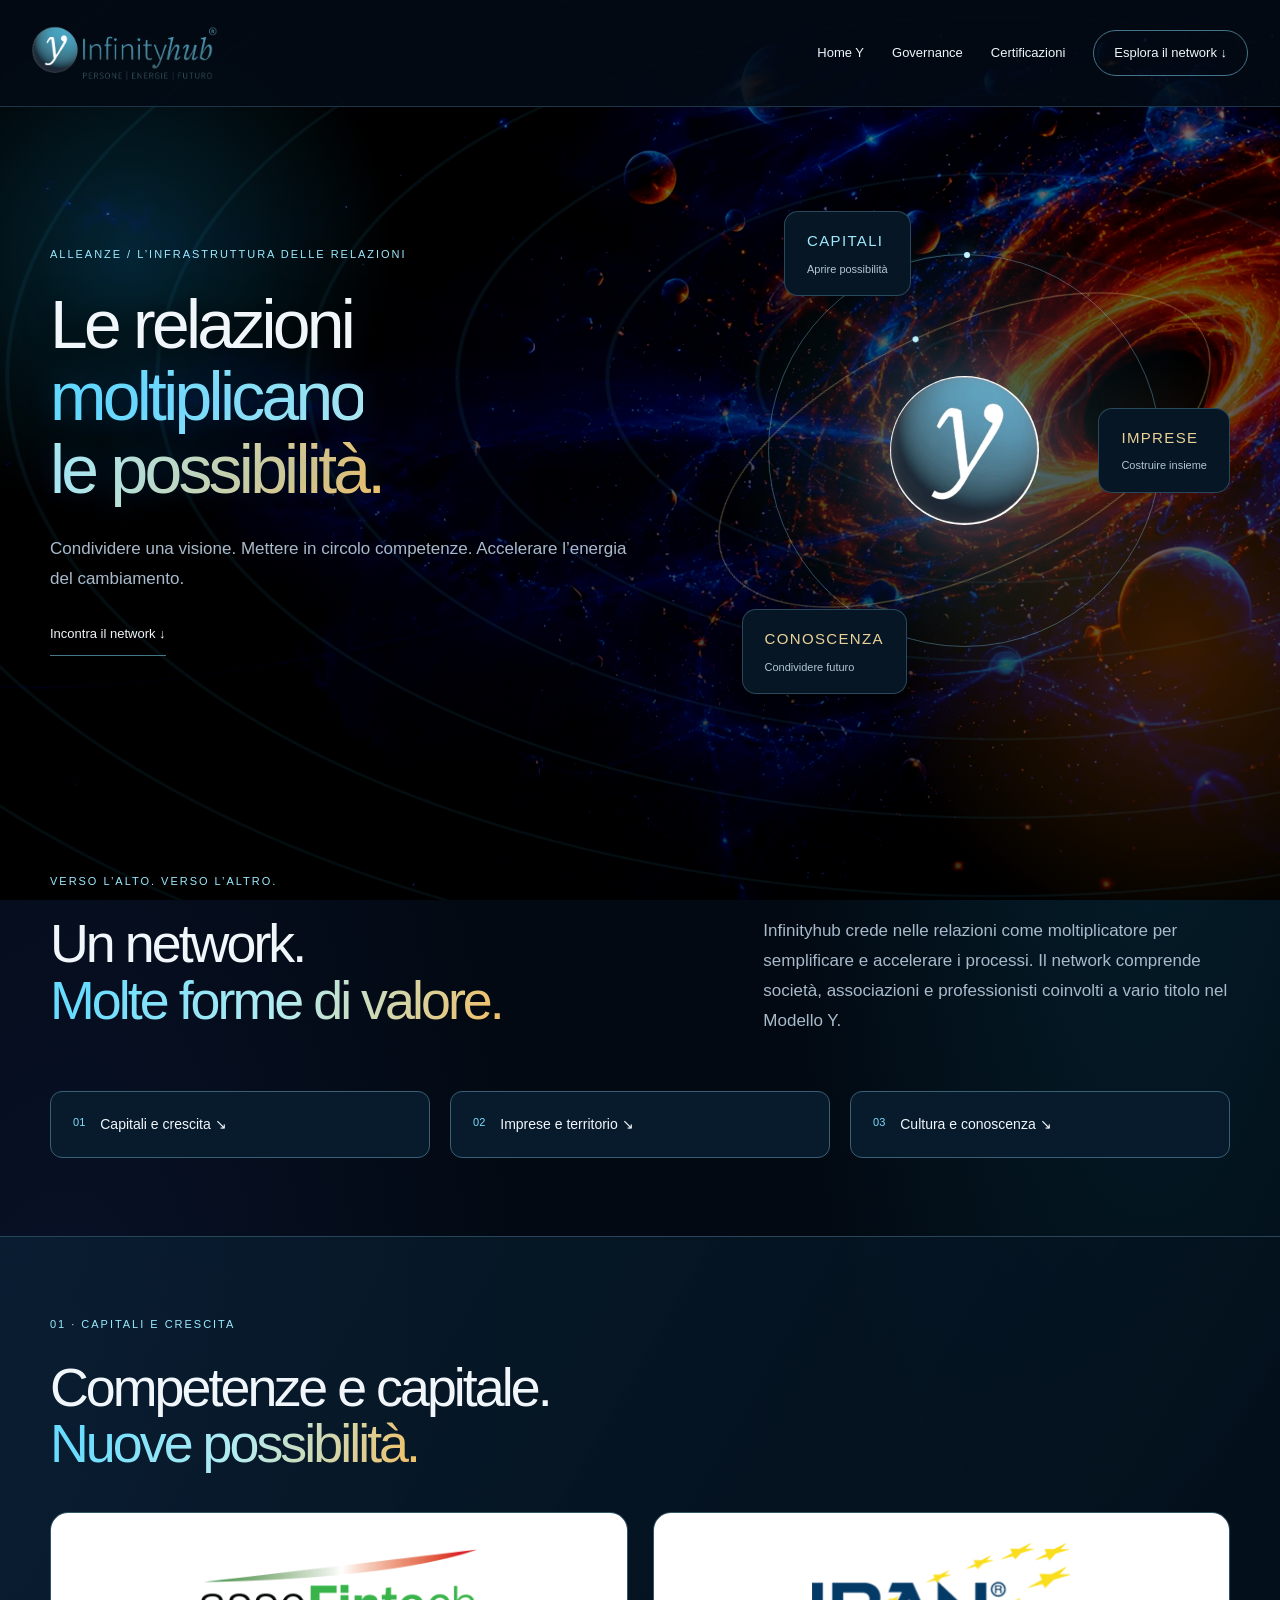
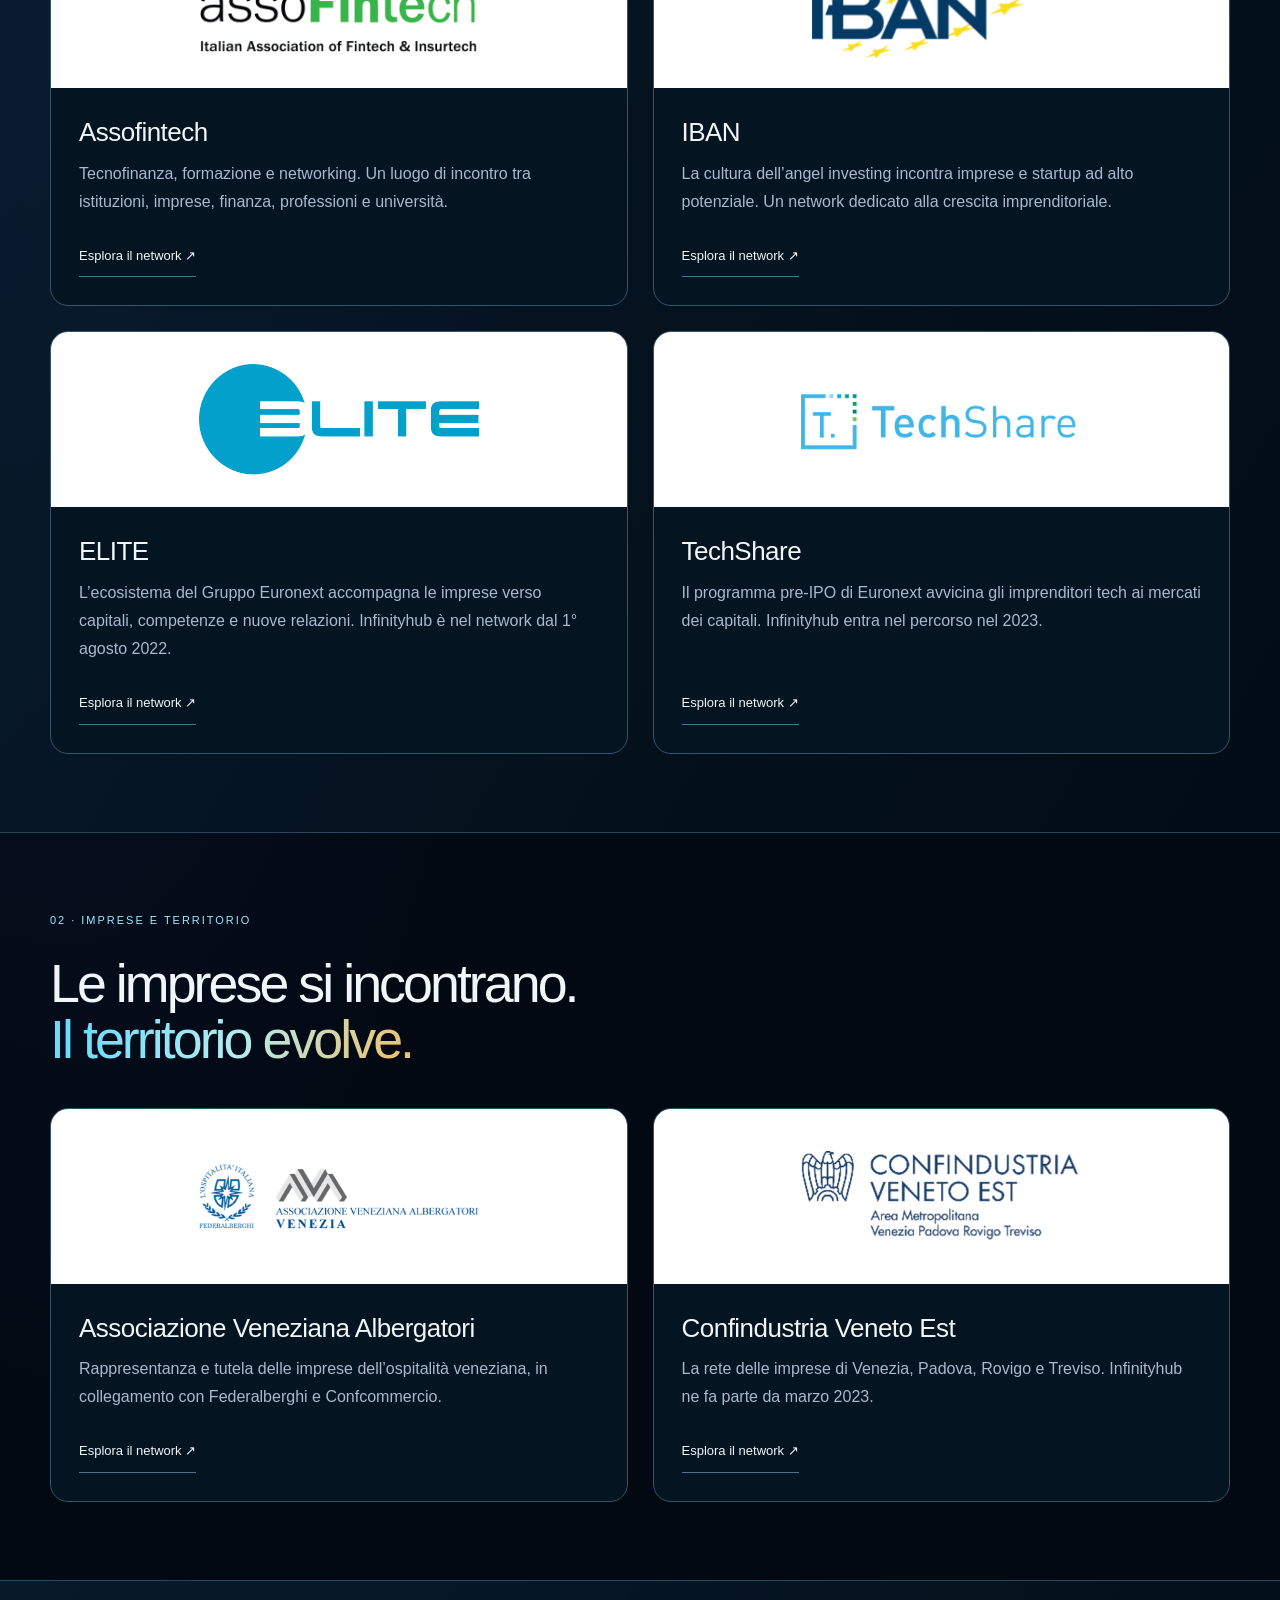
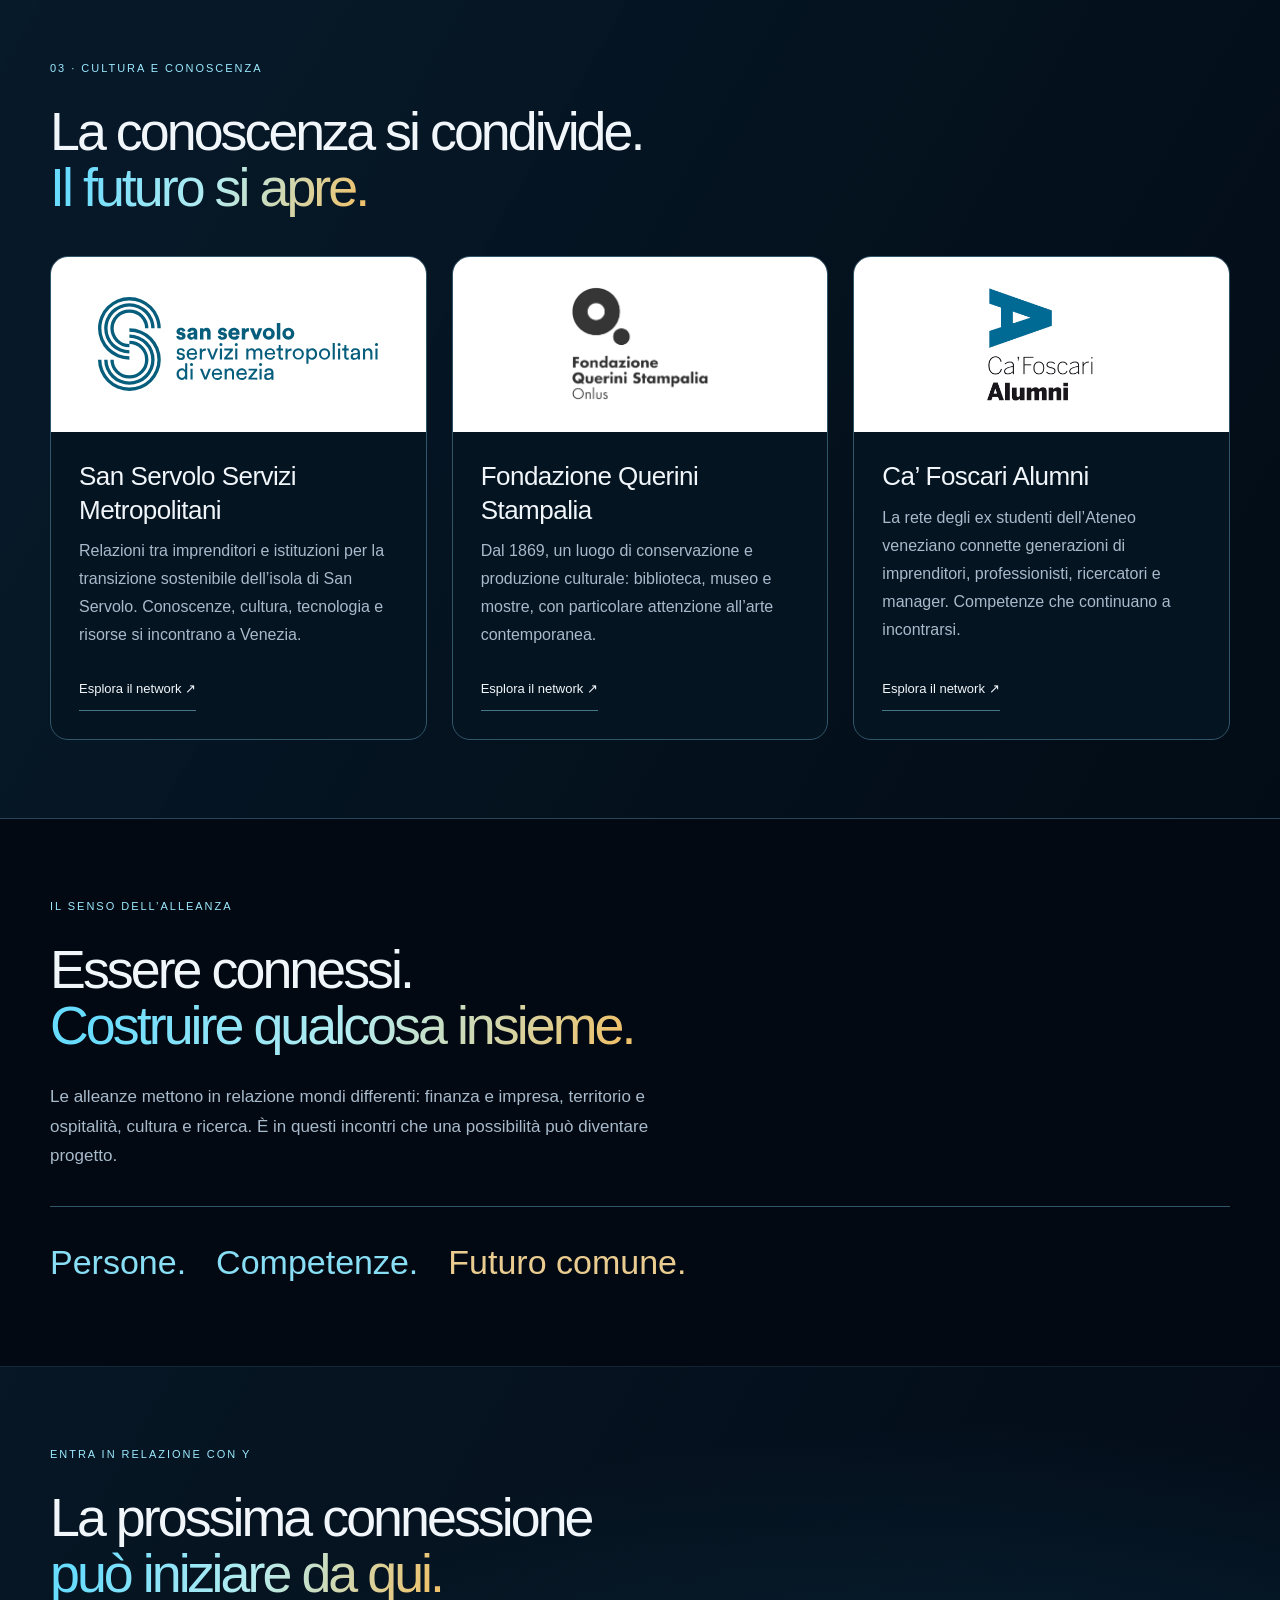
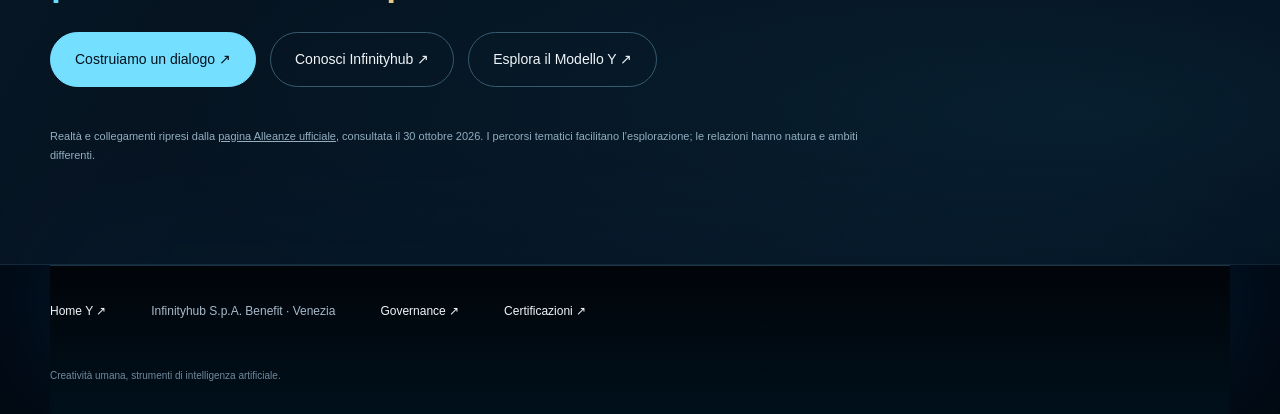
==== commit b20e2241: "Publish approved Home Y rev345; retain cached assets and Pages workflow" ====
--- a/alleanze.html
+++ b/alleanze.html
@@ -1,2 +1,2 @@
-<!DOCTYPE html><html lang="it"><head><meta charSet="utf-8"/><meta name="viewport" content="width=device-width, initial-scale=1"/><link rel="preload" as="image" href="https://maxbraghin.github.io/Y-sito-web-compilato/infinityhub-logo-header.webp"/><link rel="preload" as="image" href="https://maxbraghin.github.io/Y-sito-web-compilato/y-sigil-official.webp"/><link rel="stylesheet" href="https://maxbraghin.github.io/Y-sito-web-compilato/assets/index-ZHB8J0mg.css" data-rsc-css-href="https://maxbraghin.github.io/Y-sito-web-compilato/assets/index-ZHB8J0mg.css" data-precedence="vite-rsc/importer-resources"/><link rel="modulepreload" href="https://maxbraghin.github.io/Y-sito-web-compilato/assets/layout-segment-context-Bb8cvksM.js" crossorigin=""/><link rel="modulepreload" href="https://maxbraghin.github.io/Y-sito-web-compilato/assets/rolldown-runtime-S-ySWqyJ.js" crossorigin=""/><link rel="modulepreload" href="https://maxbraghin.github.io/Y-sito-web-compilato/assets/index-BKq_FuoY.js" crossorigin=""/><link rel="modulepreload" href="https://maxbraghin.github.io/Y-sito-web-compilato/assets/framework-CXnKph_e.js" crossorigin=""/><title>Alleanze · Infinityhub</title><meta name="description" content="Relazioni di valore che accelerano l’energia. Il network Infinityhub."/><meta name="robots" content="noindex, nofollow"/><meta property="og:title" content="Infinityhub · Y Infrastructure Platform"/><meta property="og:description" content="Infinityhub S.p.A. Benefit: Portale Y, infrastruttura digitale e relazionale per la transizione energetica partecipata."/><meta property="og:url" content="https://infinityhub-y-home.mbraghin.chatgpt.site/"/><meta property="og:site_name" content="Infinityhub"/><meta property="og:type" content="website"/><meta property="og:locale" content="it_IT"/><meta property="og:image" content="https://infinityhub-y-home.mbraghin.chatgpt.site/y-social-preview-home-20261015.jpg"/><meta property="og:image:width" content="1320"/><meta property="og:image:height" content="1580"/><meta property="og:image:type" content="image/jpeg"/><meta property="og:image:alt" content="Infinityhub · La transizione energetica prende forma quando tutto si connette."/><meta name="twitter:card" content="summary_large_image"/><meta name="twitter:title" content="Infinityhub · Y Infrastructure Platform"/><meta name="twitter:description" content="Infinityhub S.p.A. Benefit: Portale Y, infrastruttura digitale e relazionale per la transizione energetica partecipata."/><meta name="twitter:image" content="https://infinityhub-y-home.mbraghin.chatgpt.site/y-social-preview-home-20261015.jpg"/><link rel="icon" href="https://infinityhub-y-home.mbraghin.chatgpt.site/y-sigil-official.webp"/><link rel="apple-touch-icon" href="https://infinityhub-y-home.mbraghin.chatgpt.site/y-sigil-official.webp"/><script>self.__VINEXT_RSC_PARAMS__={}</script><script>self.__VINEXT_RSC_NAV__={"pathname":"/alleanze","searchParams":[]}</script><link rel="modulepreload" href="https://maxbraghin.github.io/Y-sito-web-compilato/assets/index-BKq_FuoY.js" />
-</head><body><main class="about-y governance-y alliances-y"><header class="ay-nav"><a href="/" aria-label="Home Y"><img src="https://maxbraghin.github.io/Y-sito-web-compilato/infinityhub-logo-header.webp" width="938" height="313" alt="Infinityhub"/></a><nav><a href="/">Home Y</a><a href="/governance">Governance</a><a href="/certificazioni">Certificazioni</a><a class="ay-nav-contact" href="#network">Esplora il network ↓</a></nav></header><section class="ay-wrap ay-section al-hero"><div><span class="ay-kicker">ALLEANZE / L’INFRASTRUTTURA DELLE RELAZIONI</span><h1>Le relazioni<br/><em>moltiplicano<br/>le possibilità.</em></h1><p>Condividere una visione. Mettere in circolo competenze. Accelerare l’energia del cambiamento.</p><a class="ay-link" href="#network">Incontra il network ↓</a></div><div class="al-cosmos" role="img" aria-label="Il Modello Y connette capitali, imprese e conoscenza"><i></i><i></i><img src="https://maxbraghin.github.io/Y-sito-web-compilato/y-sigil-official.webp" width="180" height="180" alt=""/><span>CAPITALI<small>Aprire possibilità</small></span><span>IMPRESE<small>Costruire insieme</small></span><span>CONOSCENZA<small>Condividere futuro</small></span></div></section><section class="ay-wrap ay-section" id="network"><span class="ay-kicker">VERSO L’ALTO. VERSO L’ALTRO.</span><div class="ay-section-heading"><h2>Un network.<br/><em>Molte forme di valore.</em></h2><p>Infinityhub crede nelle relazioni come moltiplicatore per semplificare e accelerare i processi. Il network comprende società, associazioni e professionisti coinvolti a vario titolo nel Modello Y.</p></div><nav class="al-paths" aria-label="Percorsi delle alleanze"><a href="#capitali"><span>0<!-- -->1</span>Capitali e crescita<!-- --> ↘</a><a href="#territorio"><span>0<!-- -->2</span>Imprese e territorio<!-- --> ↘</a><a href="#cultura"><span>0<!-- -->3</span>Cultura e conoscenza<!-- --> ↘</a></nav></section><section class="ay-section al-group al-group-0" id="capitali"><div class="ay-wrap"><span class="ay-kicker">0<!-- -->1<!-- --> · <!-- -->CAPITALI E CRESCITA</span><h2>Competenze e capitale.<br/><em>Nuove possibilità.</em></h2><div class="al-grid"><article class="al-card"><div class="al-logo"><img src="https://maxbraghin.github.io/Y-sito-web-compilato/alleanze/Infinityhub-alleanze-Assofintech.png" alt="Assofintech" loading="lazy" width="300" height="140"/></div><div class="al-copy"><h3>Assofintech</h3><p>Tecnofinanza, formazione e networking. Un luogo di incontro tra istituzioni, imprese, finanza, professioni e università.</p><a class="ay-link" href="http://www.assofintech.org" target="_blank" rel="noreferrer" aria-label="Visita il sito di Assofintech">Esplora il network ↗</a></div></article><article class="al-card"><div class="al-logo"><img src="https://maxbraghin.github.io/Y-sito-web-compilato/alleanze/Infinityhub-alleanze-Iban.png" alt="IBAN" loading="lazy" width="300" height="140"/></div><div class="al-copy"><h3>IBAN</h3><p>La cultura dell’angel investing incontra imprese e startup ad alto potenziale. Un network dedicato alla crescita imprenditoriale.</p><a class="ay-link" href="https://www.iban.it/" target="_blank" rel="noreferrer" aria-label="Visita il sito di IBAN">Esplora il network ↗</a></div></article><article class="al-card"><div class="al-logo"><img src="https://maxbraghin.github.io/Y-sito-web-compilato/alleanze/Infinityhub-alleanze-Elite.png" alt="ELITE" loading="lazy" width="300" height="140"/></div><div class="al-copy"><h3>ELITE</h3><p>L’ecosistema del Gruppo Euronext accompagna le imprese verso capitali, competenze e nuove relazioni. Infinityhub è nel network dal 1° agosto 2022.</p><a class="ay-link" href="http://elite-network.com" target="_blank" rel="noreferrer" aria-label="Visita il sito di ELITE">Esplora il network ↗</a></div></article><article class="al-card"><div class="al-logo"><img src="https://maxbraghin.github.io/Y-sito-web-compilato/alleanze/Infinityhub-alleanze-Techshare.png" alt="TechShare" loading="lazy" width="300" height="140"/></div><div class="al-copy"><h3>TechShare</h3><p>Il programma pre-IPO di Euronext avvicina gli imprenditori tech ai mercati dei capitali. Infinityhub entra nel percorso nel 2023.</p><a class="ay-link" href="https://www.euronext.com/en/raise-capital/pre-ipo-programmes/techshare" target="_blank" rel="noreferrer" aria-label="Visita il sito di TechShare">Esplora il network ↗</a></div></article></div></div></section><section class="ay-section al-group al-group-1" id="territorio"><div class="ay-wrap"><span class="ay-kicker">0<!-- -->2<!-- --> · <!-- -->IMPRESE E TERRITORIO</span><h2>Le imprese si incontrano.<br/><em>Il territorio evolve.</em></h2><div class="al-grid"><article class="al-card"><div class="al-logo"><img src="https://maxbraghin.github.io/Y-sito-web-compilato/alleanze/Infinityhub-alleanze-Associazione_Veneziana_Albergatori.png" alt="Associazione Veneziana Albergatori" loading="lazy" width="300" height="140"/></div><div class="al-copy"><h3>Associazione Veneziana Albergatori</h3><p>Rappresentanza e tutela delle imprese dell’ospitalità veneziana, in collegamento con Federalberghi e Confcommercio.</p><a class="ay-link" href="http://www.venezia.federalberghi.it/index.aspx" target="_blank" rel="noreferrer" aria-label="Visita il sito di Associazione Veneziana Albergatori">Esplora il network ↗</a></div></article><article class="al-card"><div class="al-logo"><img src="https://maxbraghin.github.io/Y-sito-web-compilato/alleanze/ConfindustriaVenetoEst-.png" alt="Confindustria Veneto Est" loading="lazy" width="300" height="140"/></div><div class="al-copy"><h3>Confindustria Veneto Est</h3><p>La rete delle imprese di Venezia, Padova, Rovigo e Treviso. Infinityhub ne fa parte da marzo 2023.</p><a class="ay-link" href="https://www.assindustriavenetocentro.it" target="_blank" rel="noreferrer" aria-label="Visita il sito di Confindustria Veneto Est">Esplora il network ↗</a></div></article></div></div></section><section class="ay-section al-group al-group-2" id="cultura"><div class="ay-wrap"><span class="ay-kicker">0<!-- -->3<!-- --> · <!-- -->CULTURA E CONOSCENZA</span><h2>La conoscenza si condivide.<br/><em>Il futuro si apre.</em></h2><div class="al-grid"><article class="al-card"><div class="al-logo"><img src="https://maxbraghin.github.io/Y-sito-web-compilato/alleanze/logo-san-servolo-servizi.svg" alt="San Servolo Servizi Metropolitani" loading="lazy" width="300" height="140"/></div><div class="al-copy"><h3>San Servolo Servizi Metropolitani</h3><p>Relazioni tra imprenditori e istituzioni per la transizione sostenibile dell’isola di San Servolo. Conoscenze, cultura, tecnologia e risorse si incontrano a Venezia.</p><a class="ay-link" href="https://servizimetropolitani.ve.it/it/" target="_blank" rel="noreferrer" aria-label="Visita il sito di San Servolo Servizi Metropolitani">Esplora il network ↗</a></div></article><article class="al-card"><div class="al-logo"><img src="https://maxbraghin.github.io/Y-sito-web-compilato/alleanze/Infinityhub-alleanze-Fondazione_Querini_Stampalia_Onlus.png" alt="Fondazione Querini Stampalia" loading="lazy" width="300" height="140"/></div><div class="al-copy"><h3>Fondazione Querini Stampalia</h3><p>Dal 1869, un luogo di conservazione e produzione culturale: biblioteca, museo e mostre, con particolare attenzione all’arte contemporanea.</p><a class="ay-link" href="http://querinistampalia.org" target="_blank" rel="noreferrer" aria-label="Visita il sito di Fondazione Querini Stampalia">Esplora il network ↗</a></div></article><article class="al-card"><div class="al-logo"><img src="https://maxbraghin.github.io/Y-sito-web-compilato/alleanze/Infinityhub-alleanze-Ca_Foscari.png" alt="Ca’ Foscari Alumni" loading="lazy" width="300" height="140"/></div><div class="al-copy"><h3>Ca’ Foscari Alumni</h3><p>La rete degli ex studenti dell’Ateneo veneziano connette generazioni di imprenditori, professionisti, ricercatori e manager. Competenze che continuano a incontrarsi.</p><a class="ay-link" href="http://www.cafoscarialumni.it" target="_blank" rel="noreferrer" aria-label="Visita il sito di Ca’ Foscari Alumni">Esplora il network ↗</a></div></article></div></div></section><section class="ay-wrap ay-section"><span class="ay-kicker">IL SENSO DELL’ALLEANZA</span><h2>Essere connessi.<br/><em>Costruire qualcosa insieme.</em></h2><p>Le alleanze mettono in relazione mondi differenti: finanza e impresa, territorio e ospitalità, cultura e ricerca. È in questi incontri che una possibilità può diventare progetto.</p><div class="al-values"><span>Persone.</span><span>Competenze.</span><span>Futuro comune.</span></div></section><section class="gy-close ay-section"><div class="ay-wrap"><span class="ay-kicker">ENTRA IN RELAZIONE CON Y</span><h2>La prossima connessione<br/><em>può iniziare da qui.</em></h2><div class="ay-actions"><a href="https://www.infinityhub.it/contatti/">Costruiamo un dialogo ↗</a><a href="/chi-siamo">Conosci Infinityhub ↗</a><a href="/">Esplora il Modello Y ↗</a></div><p class="al-source">Realtà e collegamenti ripresi dalla <a href="https://www.infinityhub.it/alleanze/">pagina Alleanze ufficiale</a>, consultata il 30 ottobre 2026. I percorsi tematici facilitano l’esplorazione; le relazioni hanno natura e ambiti differenti.</p></div></section><footer class="ay-footer ay-wrap"><a href="/">Home Y ↗</a><p>Infinityhub S.p.A. Benefit · Venezia</p><a href="/governance">Governance ↗</a><a href="/certificazioni">Certificazioni ↗</a><small>Creatività umana, strumenti di intelligenza artificiale.</small></footer></main><script id="_R_">import("https://maxbraghin.github.io/Y-sito-web-compilato/assets/index-BKq_FuoY.js")</script></body></html><script>self.__VINEXT_RSC_CHUNKS__=self.__VINEXT_RSC_CHUNKS__||[];self.__VINEXT_RSC_CHUNKS__.push("2:I[\"89517b800f58\",[],\"Children\",1]\n3:I[\"965c548c3ff1\",[],\"LayoutSegmentProvider\",1]\n4:I[\"89517b800f58\",[],\"Slot\",1]\n5:I[\"875e8aa08f7a\",[],\"RedirectBoundary\",1]\n:HL[\"https://maxbraghin.github.io/Y-sito-web-compilato/assets/index-ZHB8J0mg.css\",\"style\"]\n")</script><script>self.__VINEXT_RSC_CHUNKS__=self.__VINEXT_RSC_CHUNKS__||[];self.__VINEXT_RSC_CHUNKS__.push("0:{\"__route\":\"route:/alleanze\",\"__interceptionContext\":null,\"__layoutIds\":[\"layout:/\"],\"__rootLayout\":\"/\",\"page:/alleanze\":\"$L1\",\"layout:/\":[[[[\"$\",\"link\",\"css:https://maxbraghin.github.io/Y-sito-web-compilato/assets/index-ZHB8J0mg.css\",{\"rel\":\"stylesheet\",\"precedence\":\"vite-rsc/importer-resources\",\"href\":\"https://maxbraghin.github.io/Y-sito-web-compilato/assets/index-ZHB8J0mg.css\",\"data-rsc-css-href\":\"https://maxbraghin.github.io/Y-sito-web-compilato/assets/index-ZHB8J0mg.css\"}],\"$undefined\"],[\"$\",\"html\",null,{\"lang\":\"it\",\"children\":[\"$\",\"body\",null,{\"children\":[\"$\",\"$L2\",null,{}]}]}]],null],\"route:/alleanze\":[[[\"$\",\"meta\",null,{\"charSet\":\"utf-8\"}],[[\"$\",\"title\",\"0\",{\"children\":\"Alleanze · Infinityhub\"}],[\"$\",\"meta\",\"1\",{\"name\":\"description\",\"content\":\"Relazioni di valore che accelerano l’energia. Il network Infinityhub.\"}],[\"$\",\"meta\",\"2\",{\"name\":\"robots\",\"content\":\"noindex, nofollow\"}],[\"$\",\"meta\",\"3\",{\"property\":\"og:title\",\"content\":\"Infinityhub · Y Infrastructure Platform\"}],[\"$\",\"meta\",\"4\",{\"property\":\"og:description\",\"content\":\"Infinityhub S.p.A. Benefit: Portale Y, infrastruttura digitale e relazionale per la transizione energetica partecipata.\"}],[\"$\",\"meta\",\"5\",{\"property\":\"og:url\",\"content\":\"https://infinityhub-y-home.mbraghin.chatgpt.site/\"}],[\"$\",\"meta\",\"6\",{\"property\":\"og:site_name\",\"content\":\"Infinityhub\"}],[\"$\",\"meta\",\"7\",{\"property\":\"og:type\",\"content\":\"website\"}],[\"$\",\"meta\",\"8\",{\"property\":\"og:locale\",\"content\":\"it_IT\"}],[\"$\",\"meta\",\"9\",{\"property\":\"og:image\",\"content\":\"https://infinityhub-y-home.mbraghin.chatgpt.site/y-social-preview-home-20261015.jpg\"}],[\"$\",\"meta\",\"10\",{\"property\":\"og:image:width\",\"content\":\"1320\"}],[\"$\",\"meta\",\"11\",{\"property\":\"og:image:height\",\"content\":\"1580\"}],[\"$\",\"meta\",\"12\",{\"property\":\"og:image:type\",\"content\":\"image/jpeg\"}],[\"$\",\"meta\",\"13\",{\"property\":\"og:image:alt\",\"content\":\"Infinityhub · La transizione energetica prende forma quando tutto si connette.\"}],[\"$\",\"meta\",\"14\",{\"name\":\"twitter:card\",\"content\":\"summary_large_image\"}],[\"$\",\"meta\",\"15\",{\"name\":\"twitter:title\",\"content\":\"Infinityhub · Y Infrastructure Platform\"}],[\"$\",\"meta\",\"16\",{\"name\":\"twitter:description\",\"content\":\"Infinityhub S.p.A. Benefit: Portale Y, infrastruttura digitale e relazionale per la transizione energetica partecipata.\"}],[\"$\",\"meta\",\"17\",{\"name\":\"twitter:image\",\"content\":\"https://infinityhub-y-home.mbraghin.chatgpt.site/y-social-preview-home-20261015.jpg\"}],[\"$\",\"link\",\"18\",{\"rel\":\"icon\",\"href\":\"https://infinityhub-y-home.mbraghin.chatgpt.site/y-sigil-official.webp\"}],[\"$\",\"link\",\"19\",{\"rel\":\"apple-touch-icon\",\"href\":\"https://infinityhub-y-home.mbraghin.chatgpt.site/y-sigil-official.webp\"}]],[[\"$\",\"meta\",\"0\",{\"name\":\"viewport\",\"content\":\"width=device-width, initial-scale=1\"}]]],[\"$\",\"$L3\",null,{\"segmentMap\":{\"children\":[\"alleanze\"]},\"children\":[\"$\",\"$L4\",null,{\"id\":\"layout:/\",\"parallelSlots\":\"$undefined\",\"children\":[\"$\",\"$L5\",null,{\"children\":[\"$\",\"$L3\",null,{\"segmentMap\":{\"children\":[]},\"children\":[\"$\",\"$L4\",null,{\"id\":\"page:/alleanze\"}]}]}]}]}]],\"__layoutFlags\":{\"layout:/\":\"s\"},\"__artifactCompatibility\":{\"schemaVersion\":1,\"graphVersion\":\"app-route-graph:2bagyw122v18c\",\"deploymentVersion\":\"a9723b47-deb9-4c67-84e7-f1714f5238ea\",\"appElementsSchemaVersion\":1,\"rscPayloadSchemaVersion\":1,\"rootBoundaryId\":\"/\",\"renderEpoch\":null}}\n")</script><script>self.__VINEXT_RSC_CHUNKS__=self.__VINEXT_RSC_CHUNKS__||[];self.__VINEXT_RSC_CHUNKS__.push(":HL[\"https://maxbraghin.github.io/Y-sito-web-compilato/infinityhub-logo-header.webp\",\"image\"]\n:HL[\"https://maxbraghin.github.io/Y-sito-web-compilato/y-sigil-official.webp\",\"image\"]\n")</script><script>self.__VINEXT_RSC_CHUNKS__=self.__VINEXT_RSC_CHUNKS__||[];self.__VINEXT_RSC_CHUNKS__.push("1:[[[\"$\",\"link\",\"css:https://maxbraghin.github.io/Y-sito-web-compilato/assets/index-ZHB8J0mg.css\",{\"rel\":\"stylesheet\",\"precedence\":\"vite-rsc/importer-resources\",\"href\":\"https://maxbraghin.github.io/Y-sito-web-compilato/assets/index-ZHB8J0mg.css\",\"data-rsc-css-href\":\"https://maxbraghin.github.io/Y-sito-web-compilato/assets/index-ZHB8J0mg.css\"}],\"$undefined\"],[\"$\",\"main\",null,{\"className\":\"about-y governance-y alliances-y\",\"children\":[[\"$\",\"header\",null,{\"className\":\"ay-nav\",\"children\":[[\"$\",\"a\",null,{\"href\":\"/\",\"aria-label\":\"Home Y\",\"children\":[\"$\",\"img\",null,{\"src\":\"https://maxbraghin.github.io/Y-sito-web-compilato/infinityhub-logo-header.webp\",\"width\":\"938\",\"height\":\"313\",\"alt\":\"Infinityhub\"}]}],[\"$\",\"nav\",null,{\"children\":[[\"$\",\"a\",null,{\"href\":\"/\",\"children\":\"Home Y\"}],[\"$\",\"a\",null,{\"href\":\"/governance\",\"children\":\"Governance\"}],[\"$\",\"a\",null,{\"href\":\"/certificazioni\",\"children\":\"Certificazioni\"}],[\"$\",\"a\",null,{\"className\":\"ay-nav-contact\",\"href\":\"#network\",\"children\":\"Esplora il network ↓\"}]]}]]}],[\"$\",\"section\",null,{\"className\":\"ay-wrap ay-section al-hero\",\"children\":[[\"$\",\"div\",null,{\"children\":[[\"$\",\"span\",null,{\"className\":\"ay-kicker\",\"children\":\"ALLEANZE / L’INFRASTRUTTURA DELLE RELAZIONI\"}],[\"$\",\"h1\",null,{\"children\":[\"Le relazioni\",[\"$\",\"br\",null,{}],[\"$\",\"em\",null,{\"children\":[\"moltiplicano\",[\"$\",\"br\",null,{}],\"le possibilità.\"]}]]}],[\"$\",\"p\",null,{\"children\":\"Condividere una visione. Mettere in circolo competenze. Accelerare l’energia del cambiamento.\"}],[\"$\",\"a\",null,{\"className\":\"ay-link\",\"href\":\"#network\",\"children\":\"Incontra il network ↓\"}]]}],[\"$\",\"div\",null,{\"className\":\"al-cosmos\",\"role\":\"img\",\"aria-label\":\"Il Modello Y connette capitali, imprese e conoscenza\",\"children\":[[\"$\",\"i\",null,{}],[\"$\",\"i\",null,{}],[\"$\",\"img\",null,{\"src\":\"https://maxbraghin.github.io/Y-sito-web-compilato/y-sigil-official.webp\",\"width\":\"180\",\"height\":\"180\",\"alt\":\"\"}],[\"$\",\"span\",null,{\"children\":[\"CAPITALI\",[\"$\",\"small\",null,{\"children\":\"Aprire possibilità\"}]]}],[\"$\",\"span\",null,{\"children\":[\"IMPRESE\",[\"$\",\"small\",null,{\"children\":\"Costruire insieme\"}]]}],[\"$\",\"span\",null,{\"children\":[\"CONOSCENZA\",[\"$\",\"small\",null,{\"children\":\"Condividere futuro\"}]]}]]}]]}],[\"$\",\"section\",null,{\"className\":\"ay-wrap ay-section\",\"id\":\"network\",\"children\":[[\"$\",\"span\",null,{\"className\":\"ay-kicker\",\"children\":\"VERSO L’ALTO. VERSO L’ALTRO.\"}],[\"$\",\"div\",null,{\"className\":\"ay-section-heading\",\"children\":[[\"$\",\"h2\",null,{\"children\":[\"Un network.\",[\"$\",\"br\",null,{}],[\"$\",\"em\",null,{\"children\":\"Molte forme di valore.\"}]]}],[\"$\",\"p\",null,{\"children\":\"Infinityhub crede nelle relazioni come moltiplicatore per semplificare e accelerare i processi. Il network comprende società, associazioni e professionisti coinvolti a vario titolo nel Modello Y.\"}]]}],[\"$\",\"nav\",null,{\"className\":\"al-paths\",\"aria-label\":\"Percorsi delle alleanze\",\"children\":[[\"$\",\"a\",\"capitali\",{\"href\":\"#capitali\",\"children\":[[\"$\",\"span\",null,{\"children\":[\"0\",1]}],\"Capitali e crescita\",\" ↘\"]}],[\"$\",\"a\",\"territorio\",{\"href\":\"#territorio\",\"children\":[[\"$\",\"span\",null,{\"children\":[\"0\",2]}],\"Imprese e territorio\",\" ↘\"]}],[\"$\",\"a\",\"cultura\",{\"href\":\"#cultura\",\"children\":[[\"$\",\"span\",null,{\"children\":[\"0\",3]}],\"Cultura e conoscenza\",\" ↘\"]}]]}]]}],[[\"$\",\"section\",\"capitali\",{\"className\":\"ay-section al-group al-group-0\",\"id\":\"capitali\",\"children\":[\"$\",\"div\",null,{\"className\":\"ay-wrap\",\"children\":[[\"$\",\"span\",null,{\"className\":\"ay-kicker\",\"children\":[\"0\",1,\" · \",\"CAPITALI E CRESCITA\"]}],[\"$\",\"h2\",null,{\"children\":[\"Competenze e capitale.\",[\"$\",\"br\",null,{}],[\"$\",\"em\",null,{\"children\":\"Nuove possibilità.\"}]]}],[\"$\",\"div\",null,{\"className\":\"al-grid\",\"children\":[[\"$\",\"article\",\"Assofintech\",{\"className\":\"al-card\",\"children\":[[\"$\",\"div\",null,{\"className\":\"al-logo\",\"children\":[\"$\",\"img\",null,{\"src\":\"https://maxbraghin.github.io/Y-sito-web-compilato/alleanze/Infinityhub-alleanze-Assofintech.png\",\"alt\":\"Assofintech\",\"loading\":\"lazy\",\"width\":\"300\",\"height\":\"140\"}]}],[\"$\",\"div\",null,{\"className\":\"al-copy\",\"children\":[[\"$\",\"h3\",null,{\"children\":\"Assofintech\"}],[\"$\",\"p\",null,{\"children\":\"Tecnofinanza, formazione e networking. Un luogo di incontro tra istituzioni, imprese, finanza, professioni e università.\"}],[\"$\",\"a\",null,{\"className\":\"ay-link\",\"href\":\"http://www.assofintech.org\",\"target\":\"_blank\",\"rel\":\"noreferrer\",\"aria-label\":\"Visita il sito di Assofintech\",\"children\":\"Esplora il network ↗\"}]]}]]}],[\"$\",\"article\",\"IBAN\",{\"className\":\"al-card\",\"children\":[[\"$\",\"div\",null,{\"className\":\"al-logo\",\"children\":[\"$\",\"img\",null,{\"src\":\"https://maxbraghin.github.io/Y-sito-web-compilato/alleanze/Infinityhub-alleanze-Iban.png\",\"alt\":\"IBAN\",\"loading\":\"lazy\",\"width\":\"300\",\"height\":\"140\"}]}],[\"$\",\"div\",null,{\"className\":\"al-copy\",\"children\":[[\"$\",\"h3\",null,{\"children\":\"IBAN\"}],\"$L6\",\"$L7\"]}]]}],\"$L8\",\"$L9\"]}]]}]}],\"$La\",\"$Lb\"],\"$Lc\",\"$Ld\",\"$Le\"]}]]\n")</script><script>self.__VINEXT_RSC_CHUNKS__=self.__VINEXT_RSC_CHUNKS__||[];self.__VINEXT_RSC_CHUNKS__.push("6:[\"$\",\"p\",null,{\"children\":\"La cultura dell’angel investing incontra imprese e startup ad alto potenziale. Un network dedicato alla crescita imprenditoriale.\"}]\n7:[\"$\",\"a\",null,{\"className\":\"ay-link\",\"href\":\"https://www.iban.it/\",\"target\":\"_blank\",\"rel\":\"noreferrer\",\"aria-label\":\"Visita il sito di IBAN\",\"children\":\"Esplora il network ↗\"}]\n8:[\"$\",\"article\",\"ELITE\",{\"className\":\"al-card\",\"children\":[[\"$\",\"div\",null,{\"className\":\"al-logo\",\"children\":[\"$\",\"img\",null,{\"src\":\"https://maxbraghin.github.io/Y-sito-web-compilato/alleanze/Infinityhub-alleanze-Elite.png\",\"alt\":\"ELITE\",\"loading\":\"lazy\",\"width\":\"300\",\"height\":\"140\"}]}],[\"$\",\"div\",null,{\"className\":\"al-copy\",\"children\":[[\"$\",\"h3\",null,{\"children\":\"ELITE\"}],[\"$\",\"p\",null,{\"children\":\"L’ecosistema del Gruppo Euronext accompagna le imprese verso capitali, competenze e nuove relazioni. Infinityhub è nel network dal 1° agosto 2022.\"}],[\"$\",\"a\",null,{\"className\":\"ay-link\",\"href\":\"http://elite-network.com\",\"target\":\"_blank\",\"rel\":\"noreferrer\",\"aria-label\":\"Visita il sito di ELITE\",\"children\":\"Esplora il network ↗\"}]]}]]}]\n9:[\"$\",\"article\",\"TechShare\",{\"className\":\"al-card\",\"children\":[[\"$\",\"div\",null,{\"className\":\"al-logo\",\"children\":[\"$\",\"img\",null,{\"src\":\"https://maxbraghin.github.io/Y-sito-web-compilato/alleanze/Infinityhub-alleanze-Techshare.png\",\"alt\":\"TechShare\",\"loading\":\"lazy\",\"width\":\"300\",\"height\":\"140\"}]}],[\"$\",\"div\",null,{\"className\":\"al-copy\",\"children\":[[\"$\",\"h3\",null,{\"children\":\"TechShare\"}],[\"$\",\"p\",null,{\"children\":\"Il programma pre-IPO di Euronext avvicina gli imprenditori tech ai mercati dei capitali. Infinityhub entra nel percorso nel 2023.\"}],[\"$\",\"a\",null,{\"className\":\"ay-link\",\"href\":\"https://www.euronext.com/en/raise-capital/pre-ipo-programmes/techshare\",\"target\":\"_blank\",\"rel\":\"noreferrer\",\"aria-label\":\"Visita il sito di TechShare\",\"children\":\"Esplora il network ↗\"}]]}]]}]\n")</script><script>self.__VINEXT_RSC_CHUNKS__=self.__VINEXT_RSC_CHUNKS__||[];self.__VINEXT_RSC_CHUNKS__.push("a:[\"$\",\"section\",\"territorio\",{\"className\":\"ay-section al-group al-group-1\",\"id\":\"territorio\",\"children\":[\"$\",\"div\",null,{\"className\":\"ay-wrap\",\"children\":[[\"$\",\"span\",null,{\"className\":\"ay-kicker\",\"children\":[\"0\",2,\" · \",\"IMPRESE E TERRITORIO\"]}],[\"$\",\"h2\",null,{\"children\":[\"Le imprese si incontrano.\",[\"$\",\"br\",null,{}],[\"$\",\"em\",null,{\"children\":\"Il territorio evolve.\"}]]}],[\"$\",\"div\",null,{\"className\":\"al-grid\",\"children\":[[\"$\",\"article\",\"Associazione Veneziana Albergatori\",{\"className\":\"al-card\",\"children\":[[\"$\",\"div\",null,{\"className\":\"al-logo\",\"children\":[\"$\",\"img\",null,{\"src\":\"https://maxbraghin.github.io/Y-sito-web-compilato/alleanze/Infinityhub-alleanze-Associazione_Veneziana_Albergatori.png\",\"alt\":\"Associazione Veneziana Albergatori\",\"loading\":\"lazy\",\"width\":\"300\",\"height\":\"140\"}]}],[\"$\",\"div\",null,{\"className\":\"al-copy\",\"children\":[[\"$\",\"h3\",null,{\"children\":\"Associazione Veneziana Albergatori\"}],[\"$\",\"p\",null,{\"children\":\"Rappresentanza e tutela delle imprese dell’ospitalità veneziana, in collegamento con Federalberghi e Confcommercio.\"}],[\"$\",\"a\",null,{\"className\":\"ay-link\",\"href\":\"http://www.venezia.federalberghi.it/index.aspx\",\"target\":\"_blank\",\"rel\":\"noreferrer\",\"aria-label\":\"Visita il sito di Associazione Veneziana Albergatori\",\"children\":\"Esplora il network ↗\"}]]}]]}],[\"$\",\"article\",\"Confindustria Veneto Est\",{\"className\":\"al-card\",\"children\":[[\"$\",\"div\",null,{\"className\":\"al-logo\",\"children\":[\"$\",\"img\",null,{\"src\":\"https://maxbraghin.github.io/Y-sito-web-compilato/alleanze/ConfindustriaVenetoEst-.png\",\"alt\":\"Confindustria Veneto Est\",\"loading\":\"lazy\",\"width\":\"300\",\"height\":\"140\"}]}],[\"$\",\"div\",null,{\"className\":\"al-copy\",\"children\":[[\"$\",\"h3\",null,{\"children\":\"Confindustria Veneto Est\"}],[\"$\",\"p\",null,{\"children\":\"La rete delle imprese di Venezia, Padova, Rovigo e Treviso. Infinityhub ne fa parte da marzo 2023.\"}],[\"$\",\"a\",null,{\"className\":\"ay-link\",\"href\":\"https://www.assindustriavenetocentro.it\",\"target\":\"_blank\",\"rel\":\"noreferrer\",\"aria-label\":\"Visita il sito di Confindustria Veneto Est\",\"children\":\"Esplora il network ↗\"}]]}]]}]]}]]}]}]\n")</script><script>self.__VINEXT_RSC_CHUNKS__=self.__VINEXT_RSC_CHUNKS__||[];self.__VINEXT_RSC_CHUNKS__.push("b:[\"$\",\"section\",\"cultura\",{\"className\":\"ay-section al-group al-group-2\",\"id\":\"cultura\",\"children\":[\"$\",\"div\",null,{\"className\":\"ay-wrap\",\"children\":[[\"$\",\"span\",null,{\"className\":\"ay-kicker\",\"children\":[\"0\",3,\" · \",\"CULTURA E CONOSCENZA\"]}],[\"$\",\"h2\",null,{\"children\":[\"La conoscenza si condivide.\",[\"$\",\"br\",null,{}],[\"$\",\"em\",null,{\"children\":\"Il futuro si apre.\"}]]}],[\"$\",\"div\",null,{\"className\":\"al-grid\",\"children\":[[\"$\",\"article\",\"San Servolo Servizi Metropolitani\",{\"className\":\"al-card\",\"children\":[[\"$\",\"div\",null,{\"className\":\"al-logo\",\"children\":[\"$\",\"img\",null,{\"src\":\"https://maxbraghin.github.io/Y-sito-web-compilato/alleanze/logo-san-servolo-servizi.svg\",\"alt\":\"San Servolo Servizi Metropolitani\",\"loading\":\"lazy\",\"width\":\"300\",\"height\":\"140\"}]}],[\"$\",\"div\",null,{\"className\":\"al-copy\",\"children\":[[\"$\",\"h3\",null,{\"children\":\"San Servolo Servizi Metropolitani\"}],[\"$\",\"p\",null,{\"children\":\"Relazioni tra imprenditori e istituzioni per la transizione sostenibile dell’isola di San Servolo. Conoscenze, cultura, tecnologia e risorse si incontrano a Venezia.\"}],[\"$\",\"a\",null,{\"className\":\"ay-link\",\"href\":\"https://servizimetropolitani.ve.it/it/\",\"target\":\"_blank\",\"rel\":\"noreferrer\",\"aria-label\":\"Visita il sito di San Servolo Servizi Metropolitani\",\"children\":\"Esplora il network ↗\"}]]}]]}],[\"$\",\"article\",\"Fondazione Querini Stampalia\",{\"className\":\"al-card\",\"children\":[[\"$\",\"div\",null,{\"className\":\"al-logo\",\"children\":[\"$\",\"img\",null,{\"src\":\"https://maxbraghin.github.io/Y-sito-web-compilato/alleanze/Infinityhub-alleanze-Fondazione_Querini_Stampalia_Onlus.png\",\"alt\":\"Fondazione Querini Stampalia\",\"loading\":\"lazy\",\"width\":\"300\",\"height\":\"140\"}]}],[\"$\",\"div\",null,{\"className\":\"al-copy\",\"children\":[[\"$\",\"h3\",null,{\"children\":\"Fondazione Querini Stampalia\"}],[\"$\",\"p\",null,{\"children\":\"Dal 1869, un luogo di conservazione e produzione culturale: biblioteca, museo e mostre, con particolare attenzione all’arte contemporanea.\"}],[\"$\",\"a\",null,{\"className\":\"ay-link\",\"href\":\"http://querinistampalia.org\",\"target\":\"_blank\",\"rel\":\"noreferrer\",\"aria-label\":\"Visita il sito di Fondazione Querini Stampalia\",\"children\":\"Esplora il network ↗\"}]]}]]}],[\"$\",\"article\",\"Ca’ Foscari Alumni\",{\"className\":\"al-card\",\"children\":[[\"$\",\"div\",null,{\"className\":\"al-logo\",\"children\":[\"$\",\"img\",null,{\"src\":\"https://maxbraghin.github.io/Y-sito-web-compilato/alleanze/Infinityhub-alleanze-Ca_Foscari.png\",\"alt\":\"Ca’ Foscari Alumni\",\"loading\":\"lazy\",\"width\":\"300\",\"height\":\"140\"}]}],[\"$\",\"div\",null,{\"className\":\"al-copy\",\"children\":[[\"$\",\"h3\",null,{\"children\":\"Ca’ Foscari Alumni\"}],[\"$\",\"p\",null,{\"children\":\"La rete degli ex studenti dell’Ateneo veneziano connette generazioni di imprenditori, professionisti, ricercatori e manager. Competenze che continuano a incontrarsi.\"}],[\"$\",\"a\",null,{\"className\":\"ay-link\",\"href\":\"http://www.cafoscarialumni.it\",\"target\":\"_blank\",\"rel\":\"noreferrer\",\"aria-label\":\"Visita il sito di Ca’ Foscari Alumni\",\"children\":\"Esplora il network ↗\"}]]}]]}]]}]]}]}]\n")</script><script>self.__VINEXT_RSC_CHUNKS__=self.__VINEXT_RSC_CHUNKS__||[];self.__VINEXT_RSC_CHUNKS__.push("c:[\"$\",\"section\",null,{\"className\":\"ay-wrap ay-section\",\"children\":[[\"$\",\"span\",null,{\"className\":\"ay-kicker\",\"children\":\"IL SENSO DELL’ALLEANZA\"}],[\"$\",\"h2\",null,{\"children\":[\"Essere connessi.\",[\"$\",\"br\",null,{}],[\"$\",\"em\",null,{\"children\":\"Costruire qualcosa insieme.\"}]]}],[\"$\",\"p\",null,{\"children\":\"Le alleanze mettono in relazione mondi differenti: finanza e impresa, territorio e ospitalità, cultura e ricerca. È in questi incontri che una possibilità può diventare progetto.\"}],[\"$\",\"div\",null,{\"className\":\"al-values\",\"children\":[[\"$\",\"span\",null,{\"children\":\"Persone.\"}],[\"$\",\"span\",null,{\"children\":\"Competenze.\"}],[\"$\",\"span\",null,{\"children\":\"Futuro comune.\"}]]}]]}]\nd:[\"$\",\"section\",null,{\"className\":\"gy-close ay-section\",\"children\":[\"$\",\"div\",null,{\"className\":\"ay-wrap\",\"children\":[[\"$\",\"span\",null,{\"className\":\"ay-kicker\",\"children\":\"ENTRA IN RELAZIONE CON Y\"}],[\"$\",\"h2\",null,{\"children\":[\"La prossima connessione\",[\"$\",\"br\",null,{}],[\"$\",\"em\",null,{\"children\":\"può iniziare da qui.\"}]]}],[\"$\",\"div\",null,{\"className\":\"ay-actions\",\"children\":[[\"$\",\"a\",null,{\"href\":\"https://www.infinityhub.it/contatti/\",\"children\":\"Costruiamo un dialogo ↗\"}],[\"$\",\"a\",null,{\"href\":\"/chi-siamo\",\"children\":\"Conosci Infinityhub ↗\"}],[\"$\",\"a\",null,{\"href\":\"/\",\"children\":\"Esplora il Modello Y ↗\"}]]}],[\"$\",\"p\",null,{\"className\":\"al-source\",\"children\":[\"Realtà e collegamenti ripresi dalla \",[\"$\",\"a\",null,{\"href\":\"https://www.infinityhub.it/alleanze/\",\"children\":\"pagina Alleanze ufficiale\"}],\", consultata il 30 ottobre 2026. I percorsi tematici facilitano l’esplorazione; le relazioni hanno natura e ambiti differenti.\"]}]]}]}]\n")</script><script>self.__VINEXT_RSC_CHUNKS__=self.__VINEXT_RSC_CHUNKS__||[];self.__VINEXT_RSC_CHUNKS__.push("e:[\"$\",\"footer\",null,{\"className\":\"ay-footer ay-wrap\",\"children\":[[\"$\",\"a\",null,{\"href\":\"/\",\"children\":\"Home Y ↗\"}],[\"$\",\"p\",null,{\"children\":\"Infinityhub S.p.A. Benefit · Venezia\"}],[\"$\",\"a\",null,{\"href\":\"/governance\",\"children\":\"Governance ↗\"}],[\"$\",\"a\",null,{\"href\":\"/certificazioni\",\"children\":\"Certificazioni ↗\"}],[\"$\",\"small\",null,{\"children\":\"Creatività umana, strumenti di intelligenza artificiale.\"}]]}]\n")</script><script>self.__VINEXT_RSC_DONE__=true</script>+<!DOCTYPE html><html lang="it"><head><meta charSet="utf-8"/><meta name="viewport" content="width=device-width, initial-scale=1"/><link rel="preload" as="image" href="https://maxbraghin.github.io/Y-sito-web-compilato/infinityhub-logo-header.webp"/><link rel="preload" as="image" href="https://maxbraghin.github.io/Y-sito-web-compilato/y-sigil-official.webp"/><link rel="stylesheet" href="https://maxbraghin.github.io/Y-sito-web-compilato/assets/index-CEZlg5I8.css" data-rsc-css-href="https://maxbraghin.github.io/Y-sito-web-compilato/assets/index-CEZlg5I8.css" data-precedence="vite-rsc/importer-resources"/><link rel="modulepreload" href="https://maxbraghin.github.io/Y-sito-web-compilato/assets/layout-segment-context-WVd_FGtW.js" crossorigin=""/><link rel="modulepreload" href="https://maxbraghin.github.io/Y-sito-web-compilato/assets/rolldown-runtime-S-ySWqyJ.js" crossorigin=""/><link rel="modulepreload" href="https://maxbraghin.github.io/Y-sito-web-compilato/assets/index-DCspMYNp.js" crossorigin=""/><link rel="modulepreload" href="https://maxbraghin.github.io/Y-sito-web-compilato/assets/framework-CXnKph_e.js" crossorigin=""/><title>Alleanze · Infinityhub</title><meta name="description" content="Relazioni di valore che accelerano l’energia. Il network Infinityhub."/><meta name="robots" content="noindex, nofollow"/><meta property="og:title" content="Infinityhub · Y Infrastructure Platform"/><meta property="og:description" content="Infinityhub S.p.A. Benefit: Portale Y, infrastruttura digitale e relazionale per la transizione energetica partecipata."/><meta property="og:url" content="https://infinityhub-y-home.mbraghin.chatgpt.site/"/><meta property="og:site_name" content="Infinityhub"/><meta property="og:type" content="website"/><meta property="og:locale" content="it_IT"/><meta property="og:image" content="https://infinityhub-y-home.mbraghin.chatgpt.site/y-social-preview-home-20261015.jpg"/><meta property="og:image:width" content="1320"/><meta property="og:image:height" content="1580"/><meta property="og:image:type" content="image/jpeg"/><meta property="og:image:alt" content="Infinityhub · La transizione energetica prende forma quando tutto si connette."/><meta name="twitter:card" content="summary_large_image"/><meta name="twitter:title" content="Infinityhub · Y Infrastructure Platform"/><meta name="twitter:description" content="Infinityhub S.p.A. Benefit: Portale Y, infrastruttura digitale e relazionale per la transizione energetica partecipata."/><meta name="twitter:image" content="https://infinityhub-y-home.mbraghin.chatgpt.site/y-social-preview-home-20261015.jpg"/><link rel="icon" href="https://infinityhub-y-home.mbraghin.chatgpt.site/y-sigil-official.webp"/><link rel="apple-touch-icon" href="https://infinityhub-y-home.mbraghin.chatgpt.site/y-sigil-official.webp"/><script>self.__VINEXT_RSC_PARAMS__={}</script><script>self.__VINEXT_RSC_NAV__={"pathname":"/alleanze","searchParams":[]}</script><link rel="modulepreload" href="https://maxbraghin.github.io/Y-sito-web-compilato/assets/index-DCspMYNp.js" />
+</head><body><main class="about-y governance-y alliances-y"><header class="ay-nav"><a href="/" aria-label="Home Y"><img src="https://maxbraghin.github.io/Y-sito-web-compilato/infinityhub-logo-header.webp" width="938" height="313" alt="Infinityhub"/></a><nav><a href="/">Home Y</a><a href="/governance">Governance</a><a href="/certificazioni">Certificazioni</a><a class="ay-nav-contact" href="#network">Esplora il network ↓</a></nav></header><section class="ay-wrap ay-section al-hero"><div><span class="ay-kicker">ALLEANZE / L’INFRASTRUTTURA DELLE RELAZIONI</span><h1>Le relazioni<br/><em>moltiplicano<br/>le possibilità.</em></h1><p>Condividere una visione. Mettere in circolo competenze. Accelerare l’energia del cambiamento.</p><a class="ay-link" href="#network">Incontra il network ↓</a></div><div class="al-cosmos" role="img" aria-label="Il Modello Y connette capitali, imprese e conoscenza"><i></i><i></i><img src="https://maxbraghin.github.io/Y-sito-web-compilato/y-sigil-official.webp" width="180" height="180" alt=""/><span>CAPITALI<small>Aprire possibilità</small></span><span>IMPRESE<small>Costruire insieme</small></span><span>CONOSCENZA<small>Condividere futuro</small></span></div></section><section class="ay-wrap ay-section" id="network"><span class="ay-kicker">VERSO L’ALTO. VERSO L’ALTRO.</span><div class="ay-section-heading"><h2>Un network.<br/><em>Molte forme di valore.</em></h2><p>Infinityhub crede nelle relazioni come moltiplicatore per semplificare e accelerare i processi. Il network comprende società, associazioni e professionisti coinvolti a vario titolo nel Modello Y.</p></div><nav class="al-paths" aria-label="Percorsi delle alleanze"><a href="#capitali"><span>0<!-- -->1</span>Capitali e crescita<!-- --> ↘</a><a href="#territorio"><span>0<!-- -->2</span>Imprese e territorio<!-- --> ↘</a><a href="#cultura"><span>0<!-- -->3</span>Cultura e conoscenza<!-- --> ↘</a></nav></section><section class="ay-section al-group al-group-0" id="capitali"><div class="ay-wrap"><span class="ay-kicker">0<!-- -->1<!-- --> · <!-- -->CAPITALI E CRESCITA</span><h2>Competenze e capitale.<br/><em>Nuove possibilità.</em></h2><div class="al-grid"><article class="al-card"><div class="al-logo"><img src="https://maxbraghin.github.io/Y-sito-web-compilato/alleanze/Infinityhub-alleanze-Assofintech.png" alt="Assofintech" loading="lazy" width="300" height="140"/></div><div class="al-copy"><h3>Assofintech</h3><p>Tecnofinanza, formazione e networking. Un luogo di incontro tra istituzioni, imprese, finanza, professioni e università.</p><a class="ay-link" href="http://www.assofintech.org" target="_blank" rel="noreferrer" aria-label="Visita il sito di Assofintech">Esplora il network ↗</a></div></article><article class="al-card"><div class="al-logo"><img src="https://maxbraghin.github.io/Y-sito-web-compilato/alleanze/Infinityhub-alleanze-Iban.png" alt="IBAN" loading="lazy" width="300" height="140"/></div><div class="al-copy"><h3>IBAN</h3><p>La cultura dell’angel investing incontra imprese e startup ad alto potenziale. Un network dedicato alla crescita imprenditoriale.</p><a class="ay-link" href="https://www.iban.it/" target="_blank" rel="noreferrer" aria-label="Visita il sito di IBAN">Esplora il network ↗</a></div></article><article class="al-card"><div class="al-logo"><img src="https://maxbraghin.github.io/Y-sito-web-compilato/alleanze/Infinityhub-alleanze-Elite.png" alt="ELITE" loading="lazy" width="300" height="140"/></div><div class="al-copy"><h3>ELITE</h3><p>L’ecosistema del Gruppo Euronext accompagna le imprese verso capitali, competenze e nuove relazioni. Infinityhub è nel network dal 1° agosto 2022.</p><a class="ay-link" href="http://elite-network.com" target="_blank" rel="noreferrer" aria-label="Visita il sito di ELITE">Esplora il network ↗</a></div></article><article class="al-card"><div class="al-logo"><img src="https://maxbraghin.github.io/Y-sito-web-compilato/alleanze/Infinityhub-alleanze-Techshare.png" alt="TechShare" loading="lazy" width="300" height="140"/></div><div class="al-copy"><h3>TechShare</h3><p>Il programma pre-IPO di Euronext avvicina gli imprenditori tech ai mercati dei capitali. Infinityhub entra nel percorso nel 2023.</p><a class="ay-link" href="https://www.euronext.com/en/raise-capital/pre-ipo-programmes/techshare" target="_blank" rel="noreferrer" aria-label="Visita il sito di TechShare">Esplora il network ↗</a></div></article></div></div></section><section class="ay-section al-group al-group-1" id="territorio"><div class="ay-wrap"><span class="ay-kicker">0<!-- -->2<!-- --> · <!-- -->IMPRESE E TERRITORIO</span><h2>Le imprese si incontrano.<br/><em>Il territorio evolve.</em></h2><div class="al-grid"><article class="al-card"><div class="al-logo"><img src="https://maxbraghin.github.io/Y-sito-web-compilato/alleanze/Infinityhub-alleanze-Associazione_Veneziana_Albergatori.png" alt="Associazione Veneziana Albergatori" loading="lazy" width="300" height="140"/></div><div class="al-copy"><h3>Associazione Veneziana Albergatori</h3><p>Rappresentanza e tutela delle imprese dell’ospitalità veneziana, in collegamento con Federalberghi e Confcommercio.</p><a class="ay-link" href="http://www.venezia.federalberghi.it/index.aspx" target="_blank" rel="noreferrer" aria-label="Visita il sito di Associazione Veneziana Albergatori">Esplora il network ↗</a></div></article><article class="al-card"><div class="al-logo"><img src="https://maxbraghin.github.io/Y-sito-web-compilato/alleanze/ConfindustriaVenetoEst-.png" alt="Confindustria Veneto Est" loading="lazy" width="300" height="140"/></div><div class="al-copy"><h3>Confindustria Veneto Est</h3><p>La rete delle imprese di Venezia, Padova, Rovigo e Treviso. Infinityhub ne fa parte da marzo 2023.</p><a class="ay-link" href="https://www.assindustriavenetocentro.it" target="_blank" rel="noreferrer" aria-label="Visita il sito di Confindustria Veneto Est">Esplora il network ↗</a></div></article></div></div></section><section class="ay-section al-group al-group-2" id="cultura"><div class="ay-wrap"><span class="ay-kicker">0<!-- -->3<!-- --> · <!-- -->CULTURA E CONOSCENZA</span><h2>La conoscenza si condivide.<br/><em>Il futuro si apre.</em></h2><div class="al-grid"><article class="al-card"><div class="al-logo"><img src="https://maxbraghin.github.io/Y-sito-web-compilato/alleanze/logo-san-servolo-servizi.svg" alt="San Servolo Servizi Metropolitani" loading="lazy" width="300" height="140"/></div><div class="al-copy"><h3>San Servolo Servizi Metropolitani</h3><p>Relazioni tra imprenditori e istituzioni per la transizione sostenibile dell’isola di San Servolo. Conoscenze, cultura, tecnologia e risorse si incontrano a Venezia.</p><a class="ay-link" href="https://servizimetropolitani.ve.it/it/" target="_blank" rel="noreferrer" aria-label="Visita il sito di San Servolo Servizi Metropolitani">Esplora il network ↗</a></div></article><article class="al-card"><div class="al-logo"><img src="https://maxbraghin.github.io/Y-sito-web-compilato/alleanze/Infinityhub-alleanze-Fondazione_Querini_Stampalia_Onlus.png" alt="Fondazione Querini Stampalia" loading="lazy" width="300" height="140"/></div><div class="al-copy"><h3>Fondazione Querini Stampalia</h3><p>Dal 1869, un luogo di conservazione e produzione culturale: biblioteca, museo e mostre, con particolare attenzione all’arte contemporanea.</p><a class="ay-link" href="http://querinistampalia.org" target="_blank" rel="noreferrer" aria-label="Visita il sito di Fondazione Querini Stampalia">Esplora il network ↗</a></div></article><article class="al-card"><div class="al-logo"><img src="https://maxbraghin.github.io/Y-sito-web-compilato/alleanze/Infinityhub-alleanze-Ca_Foscari.png" alt="Ca’ Foscari Alumni" loading="lazy" width="300" height="140"/></div><div class="al-copy"><h3>Ca’ Foscari Alumni</h3><p>La rete degli ex studenti dell’Ateneo veneziano connette generazioni di imprenditori, professionisti, ricercatori e manager. Competenze che continuano a incontrarsi.</p><a class="ay-link" href="http://www.cafoscarialumni.it" target="_blank" rel="noreferrer" aria-label="Visita il sito di Ca’ Foscari Alumni">Esplora il network ↗</a></div></article></div></div></section><section class="ay-wrap ay-section"><span class="ay-kicker">IL SENSO DELL’ALLEANZA</span><h2>Essere connessi.<br/><em>Costruire qualcosa insieme.</em></h2><p>Le alleanze mettono in relazione mondi differenti: finanza e impresa, territorio e ospitalità, cultura e ricerca. È in questi incontri che una possibilità può diventare progetto.</p><div class="al-values"><span>Persone.</span><span>Competenze.</span><span>Futuro comune.</span></div></section><section class="gy-close ay-section"><div class="ay-wrap"><span class="ay-kicker">ENTRA IN RELAZIONE CON Y</span><h2>La prossima connessione<br/><em>può iniziare da qui.</em></h2><div class="ay-actions"><a href="https://www.infinityhub.it/contatti/">Costruiamo un dialogo ↗</a><a href="/chi-siamo">Conosci Infinityhub ↗</a><a href="/">Esplora il Modello Y ↗</a></div><p class="al-source">Realtà e collegamenti ripresi dalla <a href="https://www.infinityhub.it/alleanze/">pagina Alleanze ufficiale</a>, consultata il 30 ottobre 2026. I percorsi tematici facilitano l’esplorazione; le relazioni hanno natura e ambiti differenti.</p></div></section><footer class="ay-footer ay-wrap"><a href="/">Home Y ↗</a><p>Infinityhub S.p.A. Benefit · Venezia</p><a href="/governance">Governance ↗</a><a href="/certificazioni">Certificazioni ↗</a><small>Creatività umana, strumenti di intelligenza artificiale.</small></footer></main><script id="_R_">import("https://maxbraghin.github.io/Y-sito-web-compilato/assets/index-DCspMYNp.js")</script></body></html><script>self.__VINEXT_RSC_CHUNKS__=self.__VINEXT_RSC_CHUNKS__||[];self.__VINEXT_RSC_CHUNKS__.push("2:I[\"62e3b14496c3\",[],\"Children\",1]\n3:I[\"4ad9719ea7d9\",[],\"LayoutSegmentProvider\",1]\n4:I[\"62e3b14496c3\",[],\"Slot\",1]\n5:I[\"bc8235decf03\",[],\"RedirectBoundary\",1]\n:HL[\"https://maxbraghin.github.io/Y-sito-web-compilato/assets/index-CEZlg5I8.css\",\"style\"]\n")</script><script>self.__VINEXT_RSC_CHUNKS__=self.__VINEXT_RSC_CHUNKS__||[];self.__VINEXT_RSC_CHUNKS__.push("0:{\"__route\":\"route:/alleanze\",\"__interceptionContext\":null,\"__layoutIds\":[\"layout:/\"],\"__rootLayout\":\"/\",\"page:/alleanze\":\"$L1\",\"layout:/\":[[[[\"$\",\"link\",\"css:https://maxbraghin.github.io/Y-sito-web-compilato/assets/index-CEZlg5I8.css\",{\"rel\":\"stylesheet\",\"precedence\":\"vite-rsc/importer-resources\",\"href\":\"https://maxbraghin.github.io/Y-sito-web-compilato/assets/index-CEZlg5I8.css\",\"data-rsc-css-href\":\"https://maxbraghin.github.io/Y-sito-web-compilato/assets/index-CEZlg5I8.css\"}],\"$undefined\"],[\"$\",\"html\",null,{\"lang\":\"it\",\"children\":[\"$\",\"body\",null,{\"children\":[\"$\",\"$L2\",null,{}]}]}]],null],\"route:/alleanze\":[[[\"$\",\"meta\",null,{\"charSet\":\"utf-8\"}],[[\"$\",\"title\",\"0\",{\"children\":\"Alleanze · Infinityhub\"}],[\"$\",\"meta\",\"1\",{\"name\":\"description\",\"content\":\"Relazioni di valore che accelerano l’energia. Il network Infinityhub.\"}],[\"$\",\"meta\",\"2\",{\"name\":\"robots\",\"content\":\"noindex, nofollow\"}],[\"$\",\"meta\",\"3\",{\"property\":\"og:title\",\"content\":\"Infinityhub · Y Infrastructure Platform\"}],[\"$\",\"meta\",\"4\",{\"property\":\"og:description\",\"content\":\"Infinityhub S.p.A. Benefit: Portale Y, infrastruttura digitale e relazionale per la transizione energetica partecipata.\"}],[\"$\",\"meta\",\"5\",{\"property\":\"og:url\",\"content\":\"https://infinityhub-y-home.mbraghin.chatgpt.site/\"}],[\"$\",\"meta\",\"6\",{\"property\":\"og:site_name\",\"content\":\"Infinityhub\"}],[\"$\",\"meta\",\"7\",{\"property\":\"og:type\",\"content\":\"website\"}],[\"$\",\"meta\",\"8\",{\"property\":\"og:locale\",\"content\":\"it_IT\"}],[\"$\",\"meta\",\"9\",{\"property\":\"og:image\",\"content\":\"https://infinityhub-y-home.mbraghin.chatgpt.site/y-social-preview-home-20261015.jpg\"}],[\"$\",\"meta\",\"10\",{\"property\":\"og:image:width\",\"content\":\"1320\"}],[\"$\",\"meta\",\"11\",{\"property\":\"og:image:height\",\"content\":\"1580\"}],[\"$\",\"meta\",\"12\",{\"property\":\"og:image:type\",\"content\":\"image/jpeg\"}],[\"$\",\"meta\",\"13\",{\"property\":\"og:image:alt\",\"content\":\"Infinityhub · La transizione energetica prende forma quando tutto si connette.\"}],[\"$\",\"meta\",\"14\",{\"name\":\"twitter:card\",\"content\":\"summary_large_image\"}],[\"$\",\"meta\",\"15\",{\"name\":\"twitter:title\",\"content\":\"Infinityhub · Y Infrastructure Platform\"}],[\"$\",\"meta\",\"16\",{\"name\":\"twitter:description\",\"content\":\"Infinityhub S.p.A. Benefit: Portale Y, infrastruttura digitale e relazionale per la transizione energetica partecipata.\"}],[\"$\",\"meta\",\"17\",{\"name\":\"twitter:image\",\"content\":\"https://infinityhub-y-home.mbraghin.chatgpt.site/y-social-preview-home-20261015.jpg\"}],[\"$\",\"link\",\"18\",{\"rel\":\"icon\",\"href\":\"https://infinityhub-y-home.mbraghin.chatgpt.site/y-sigil-official.webp\"}],[\"$\",\"link\",\"19\",{\"rel\":\"apple-touch-icon\",\"href\":\"https://infinityhub-y-home.mbraghin.chatgpt.site/y-sigil-official.webp\"}]],[[\"$\",\"meta\",\"0\",{\"name\":\"viewport\",\"content\":\"width=device-width, initial-scale=1\"}]]],[\"$\",\"$L3\",null,{\"segmentMap\":{\"children\":[\"alleanze\"]},\"children\":[\"$\",\"$L4\",null,{\"id\":\"layout:/\",\"parallelSlots\":\"$undefined\",\"children\":[\"$\",\"$L5\",null,{\"children\":[\"$\",\"$L3\",null,{\"segmentMap\":{\"children\":[]},\"children\":[\"$\",\"$L4\",null,{\"id\":\"page:/alleanze\"}]}]}]}]}]],\"__layoutFlags\":{\"layout:/\":\"s\"},\"__artifactCompatibility\":{\"schemaVersion\":1,\"graphVersion\":\"app-route-graph:2bagyw122v18c\",\"deploymentVersion\":\"5c372f52-5e1b-4fe1-9909-7cc4eb5b420f\",\"appElementsSchemaVersion\":1,\"rscPayloadSchemaVersion\":1,\"rootBoundaryId\":\"/\",\"renderEpoch\":null}}\n")</script><script>self.__VINEXT_RSC_CHUNKS__=self.__VINEXT_RSC_CHUNKS__||[];self.__VINEXT_RSC_CHUNKS__.push(":HL[\"https://maxbraghin.github.io/Y-sito-web-compilato/infinityhub-logo-header.webp\",\"image\"]\n:HL[\"https://maxbraghin.github.io/Y-sito-web-compilato/y-sigil-official.webp\",\"image\"]\n")</script><script>self.__VINEXT_RSC_CHUNKS__=self.__VINEXT_RSC_CHUNKS__||[];self.__VINEXT_RSC_CHUNKS__.push("1:[[[\"$\",\"link\",\"css:https://maxbraghin.github.io/Y-sito-web-compilato/assets/index-CEZlg5I8.css\",{\"rel\":\"stylesheet\",\"precedence\":\"vite-rsc/importer-resources\",\"href\":\"https://maxbraghin.github.io/Y-sito-web-compilato/assets/index-CEZlg5I8.css\",\"data-rsc-css-href\":\"https://maxbraghin.github.io/Y-sito-web-compilato/assets/index-CEZlg5I8.css\"}],\"$undefined\"],[\"$\",\"main\",null,{\"className\":\"about-y governance-y alliances-y\",\"children\":[[\"$\",\"header\",null,{\"className\":\"ay-nav\",\"children\":[[\"$\",\"a\",null,{\"href\":\"/\",\"aria-label\":\"Home Y\",\"children\":[\"$\",\"img\",null,{\"src\":\"https://maxbraghin.github.io/Y-sito-web-compilato/infinityhub-logo-header.webp\",\"width\":\"938\",\"height\":\"313\",\"alt\":\"Infinityhub\"}]}],[\"$\",\"nav\",null,{\"children\":[[\"$\",\"a\",null,{\"href\":\"/\",\"children\":\"Home Y\"}],[\"$\",\"a\",null,{\"href\":\"/governance\",\"children\":\"Governance\"}],[\"$\",\"a\",null,{\"href\":\"/certificazioni\",\"children\":\"Certificazioni\"}],[\"$\",\"a\",null,{\"className\":\"ay-nav-contact\",\"href\":\"#network\",\"children\":\"Esplora il network ↓\"}]]}]]}],[\"$\",\"section\",null,{\"className\":\"ay-wrap ay-section al-hero\",\"children\":[[\"$\",\"div\",null,{\"children\":[[\"$\",\"span\",null,{\"className\":\"ay-kicker\",\"children\":\"ALLEANZE / L’INFRASTRUTTURA DELLE RELAZIONI\"}],[\"$\",\"h1\",null,{\"children\":[\"Le relazioni\",[\"$\",\"br\",null,{}],[\"$\",\"em\",null,{\"children\":[\"moltiplicano\",[\"$\",\"br\",null,{}],\"le possibilità.\"]}]]}],[\"$\",\"p\",null,{\"children\":\"Condividere una visione. Mettere in circolo competenze. Accelerare l’energia del cambiamento.\"}],[\"$\",\"a\",null,{\"className\":\"ay-link\",\"href\":\"#network\",\"children\":\"Incontra il network ↓\"}]]}],[\"$\",\"div\",null,{\"className\":\"al-cosmos\",\"role\":\"img\",\"aria-label\":\"Il Modello Y connette capitali, imprese e conoscenza\",\"children\":[[\"$\",\"i\",null,{}],[\"$\",\"i\",null,{}],[\"$\",\"img\",null,{\"src\":\"https://maxbraghin.github.io/Y-sito-web-compilato/y-sigil-official.webp\",\"width\":\"180\",\"height\":\"180\",\"alt\":\"\"}],[\"$\",\"span\",null,{\"children\":[\"CAPITALI\",[\"$\",\"small\",null,{\"children\":\"Aprire possibilità\"}]]}],[\"$\",\"span\",null,{\"children\":[\"IMPRESE\",[\"$\",\"small\",null,{\"children\":\"Costruire insieme\"}]]}],[\"$\",\"span\",null,{\"children\":[\"CONOSCENZA\",[\"$\",\"small\",null,{\"children\":\"Condividere futuro\"}]]}]]}]]}],[\"$\",\"section\",null,{\"className\":\"ay-wrap ay-section\",\"id\":\"network\",\"children\":[[\"$\",\"span\",null,{\"className\":\"ay-kicker\",\"children\":\"VERSO L’ALTO. VERSO L’ALTRO.\"}],[\"$\",\"div\",null,{\"className\":\"ay-section-heading\",\"children\":[[\"$\",\"h2\",null,{\"children\":[\"Un network.\",[\"$\",\"br\",null,{}],[\"$\",\"em\",null,{\"children\":\"Molte forme di valore.\"}]]}],[\"$\",\"p\",null,{\"children\":\"Infinityhub crede nelle relazioni come moltiplicatore per semplificare e accelerare i processi. Il network comprende società, associazioni e professionisti coinvolti a vario titolo nel Modello Y.\"}]]}],[\"$\",\"nav\",null,{\"className\":\"al-paths\",\"aria-label\":\"Percorsi delle alleanze\",\"children\":[[\"$\",\"a\",\"capitali\",{\"href\":\"#capitali\",\"children\":[[\"$\",\"span\",null,{\"children\":[\"0\",1]}],\"Capitali e crescita\",\" ↘\"]}],[\"$\",\"a\",\"territorio\",{\"href\":\"#territorio\",\"children\":[[\"$\",\"span\",null,{\"children\":[\"0\",2]}],\"Imprese e territorio\",\" ↘\"]}],[\"$\",\"a\",\"cultura\",{\"href\":\"#cultura\",\"children\":[[\"$\",\"span\",null,{\"children\":[\"0\",3]}],\"Cultura e conoscenza\",\" ↘\"]}]]}]]}],[[\"$\",\"section\",\"capitali\",{\"className\":\"ay-section al-group al-group-0\",\"id\":\"capitali\",\"children\":[\"$\",\"div\",null,{\"className\":\"ay-wrap\",\"children\":[[\"$\",\"span\",null,{\"className\":\"ay-kicker\",\"children\":[\"0\",1,\" · \",\"CAPITALI E CRESCITA\"]}],[\"$\",\"h2\",null,{\"children\":[\"Competenze e capitale.\",[\"$\",\"br\",null,{}],[\"$\",\"em\",null,{\"children\":\"Nuove possibilità.\"}]]}],[\"$\",\"div\",null,{\"className\":\"al-grid\",\"children\":[[\"$\",\"article\",\"Assofintech\",{\"className\":\"al-card\",\"children\":[[\"$\",\"div\",null,{\"className\":\"al-logo\",\"children\":[\"$\",\"img\",null,{\"src\":\"https://maxbraghin.github.io/Y-sito-web-compilato/alleanze/Infinityhub-alleanze-Assofintech.png\",\"alt\":\"Assofintech\",\"loading\":\"lazy\",\"width\":\"300\",\"height\":\"140\"}]}],[\"$\",\"div\",null,{\"className\":\"al-copy\",\"children\":[[\"$\",\"h3\",null,{\"children\":\"Assofintech\"}],[\"$\",\"p\",null,{\"children\":\"Tecnofinanza, formazione e networking. Un luogo di incontro tra istituzioni, imprese, finanza, professioni e università.\"}],[\"$\",\"a\",null,{\"className\":\"ay-link\",\"href\":\"http://www.assofintech.org\",\"target\":\"_blank\",\"rel\":\"noreferrer\",\"aria-label\":\"Visita il sito di Assofintech\",\"children\":\"Esplora il network ↗\"}]]}]]}],[\"$\",\"article\",\"IBAN\",{\"className\":\"al-card\",\"children\":[[\"$\",\"div\",null,{\"className\":\"al-logo\",\"children\":[\"$\",\"img\",null,{\"src\":\"https://maxbraghin.github.io/Y-sito-web-compilato/alleanze/Infinityhub-alleanze-Iban.png\",\"alt\":\"IBAN\",\"loading\":\"lazy\",\"width\":\"300\",\"height\":\"140\"}]}],[\"$\",\"div\",null,{\"className\":\"al-copy\",\"children\":[[\"$\",\"h3\",null,{\"children\":\"IBAN\"}],\"$L6\",\"$L7\"]}]]}],\"$L8\",\"$L9\"]}]]}]}],\"$La\",\"$Lb\"],\"$Lc\",\"$Ld\",\"$Le\"]}]]\n")</script><script>self.__VINEXT_RSC_CHUNKS__=self.__VINEXT_RSC_CHUNKS__||[];self.__VINEXT_RSC_CHUNKS__.push("6:[\"$\",\"p\",null,{\"children\":\"La cultura dell’angel investing incontra imprese e startup ad alto potenziale. Un network dedicato alla crescita imprenditoriale.\"}]\n7:[\"$\",\"a\",null,{\"className\":\"ay-link\",\"href\":\"https://www.iban.it/\",\"target\":\"_blank\",\"rel\":\"noreferrer\",\"aria-label\":\"Visita il sito di IBAN\",\"children\":\"Esplora il network ↗\"}]\n8:[\"$\",\"article\",\"ELITE\",{\"className\":\"al-card\",\"children\":[[\"$\",\"div\",null,{\"className\":\"al-logo\",\"children\":[\"$\",\"img\",null,{\"src\":\"https://maxbraghin.github.io/Y-sito-web-compilato/alleanze/Infinityhub-alleanze-Elite.png\",\"alt\":\"ELITE\",\"loading\":\"lazy\",\"width\":\"300\",\"height\":\"140\"}]}],[\"$\",\"div\",null,{\"className\":\"al-copy\",\"children\":[[\"$\",\"h3\",null,{\"children\":\"ELITE\"}],[\"$\",\"p\",null,{\"children\":\"L’ecosistema del Gruppo Euronext accompagna le imprese verso capitali, competenze e nuove relazioni. Infinityhub è nel network dal 1° agosto 2022.\"}],[\"$\",\"a\",null,{\"className\":\"ay-link\",\"href\":\"http://elite-network.com\",\"target\":\"_blank\",\"rel\":\"noreferrer\",\"aria-label\":\"Visita il sito di ELITE\",\"children\":\"Esplora il network ↗\"}]]}]]}]\n9:[\"$\",\"article\",\"TechShare\",{\"className\":\"al-card\",\"children\":[[\"$\",\"div\",null,{\"className\":\"al-logo\",\"children\":[\"$\",\"img\",null,{\"src\":\"https://maxbraghin.github.io/Y-sito-web-compilato/alleanze/Infinityhub-alleanze-Techshare.png\",\"alt\":\"TechShare\",\"loading\":\"lazy\",\"width\":\"300\",\"height\":\"140\"}]}],[\"$\",\"div\",null,{\"className\":\"al-copy\",\"children\":[[\"$\",\"h3\",null,{\"children\":\"TechShare\"}],[\"$\",\"p\",null,{\"children\":\"Il programma pre-IPO di Euronext avvicina gli imprenditori tech ai mercati dei capitali. Infinityhub entra nel percorso nel 2023.\"}],[\"$\",\"a\",null,{\"className\":\"ay-link\",\"href\":\"https://www.euronext.com/en/raise-capital/pre-ipo-programmes/techshare\",\"target\":\"_blank\",\"rel\":\"noreferrer\",\"aria-label\":\"Visita il sito di TechShare\",\"children\":\"Esplora il network ↗\"}]]}]]}]\n")</script><script>self.__VINEXT_RSC_CHUNKS__=self.__VINEXT_RSC_CHUNKS__||[];self.__VINEXT_RSC_CHUNKS__.push("a:[\"$\",\"section\",\"territorio\",{\"className\":\"ay-section al-group al-group-1\",\"id\":\"territorio\",\"children\":[\"$\",\"div\",null,{\"className\":\"ay-wrap\",\"children\":[[\"$\",\"span\",null,{\"className\":\"ay-kicker\",\"children\":[\"0\",2,\" · \",\"IMPRESE E TERRITORIO\"]}],[\"$\",\"h2\",null,{\"children\":[\"Le imprese si incontrano.\",[\"$\",\"br\",null,{}],[\"$\",\"em\",null,{\"children\":\"Il territorio evolve.\"}]]}],[\"$\",\"div\",null,{\"className\":\"al-grid\",\"children\":[[\"$\",\"article\",\"Associazione Veneziana Albergatori\",{\"className\":\"al-card\",\"children\":[[\"$\",\"div\",null,{\"className\":\"al-logo\",\"children\":[\"$\",\"img\",null,{\"src\":\"https://maxbraghin.github.io/Y-sito-web-compilato/alleanze/Infinityhub-alleanze-Associazione_Veneziana_Albergatori.png\",\"alt\":\"Associazione Veneziana Albergatori\",\"loading\":\"lazy\",\"width\":\"300\",\"height\":\"140\"}]}],[\"$\",\"div\",null,{\"className\":\"al-copy\",\"children\":[[\"$\",\"h3\",null,{\"children\":\"Associazione Veneziana Albergatori\"}],[\"$\",\"p\",null,{\"children\":\"Rappresentanza e tutela delle imprese dell’ospitalità veneziana, in collegamento con Federalberghi e Confcommercio.\"}],[\"$\",\"a\",null,{\"className\":\"ay-link\",\"href\":\"http://www.venezia.federalberghi.it/index.aspx\",\"target\":\"_blank\",\"rel\":\"noreferrer\",\"aria-label\":\"Visita il sito di Associazione Veneziana Albergatori\",\"children\":\"Esplora il network ↗\"}]]}]]}],[\"$\",\"article\",\"Confindustria Veneto Est\",{\"className\":\"al-card\",\"children\":[[\"$\",\"div\",null,{\"className\":\"al-logo\",\"children\":[\"$\",\"img\",null,{\"src\":\"https://maxbraghin.github.io/Y-sito-web-compilato/alleanze/ConfindustriaVenetoEst-.png\",\"alt\":\"Confindustria Veneto Est\",\"loading\":\"lazy\",\"width\":\"300\",\"height\":\"140\"}]}],[\"$\",\"div\",null,{\"className\":\"al-copy\",\"children\":[[\"$\",\"h3\",null,{\"children\":\"Confindustria Veneto Est\"}],[\"$\",\"p\",null,{\"children\":\"La rete delle imprese di Venezia, Padova, Rovigo e Treviso. Infinityhub ne fa parte da marzo 2023.\"}],[\"$\",\"a\",null,{\"className\":\"ay-link\",\"href\":\"https://www.assindustriavenetocentro.it\",\"target\":\"_blank\",\"rel\":\"noreferrer\",\"aria-label\":\"Visita il sito di Confindustria Veneto Est\",\"children\":\"Esplora il network ↗\"}]]}]]}]]}]]}]}]\n")</script><script>self.__VINEXT_RSC_CHUNKS__=self.__VINEXT_RSC_CHUNKS__||[];self.__VINEXT_RSC_CHUNKS__.push("b:[\"$\",\"section\",\"cultura\",{\"className\":\"ay-section al-group al-group-2\",\"id\":\"cultura\",\"children\":[\"$\",\"div\",null,{\"className\":\"ay-wrap\",\"children\":[[\"$\",\"span\",null,{\"className\":\"ay-kicker\",\"children\":[\"0\",3,\" · \",\"CULTURA E CONOSCENZA\"]}],[\"$\",\"h2\",null,{\"children\":[\"La conoscenza si condivide.\",[\"$\",\"br\",null,{}],[\"$\",\"em\",null,{\"children\":\"Il futuro si apre.\"}]]}],[\"$\",\"div\",null,{\"className\":\"al-grid\",\"children\":[[\"$\",\"article\",\"San Servolo Servizi Metropolitani\",{\"className\":\"al-card\",\"children\":[[\"$\",\"div\",null,{\"className\":\"al-logo\",\"children\":[\"$\",\"img\",null,{\"src\":\"https://maxbraghin.github.io/Y-sito-web-compilato/alleanze/logo-san-servolo-servizi.svg\",\"alt\":\"San Servolo Servizi Metropolitani\",\"loading\":\"lazy\",\"width\":\"300\",\"height\":\"140\"}]}],[\"$\",\"div\",null,{\"className\":\"al-copy\",\"children\":[[\"$\",\"h3\",null,{\"children\":\"San Servolo Servizi Metropolitani\"}],[\"$\",\"p\",null,{\"children\":\"Relazioni tra imprenditori e istituzioni per la transizione sostenibile dell’isola di San Servolo. Conoscenze, cultura, tecnologia e risorse si incontrano a Venezia.\"}],[\"$\",\"a\",null,{\"className\":\"ay-link\",\"href\":\"https://servizimetropolitani.ve.it/it/\",\"target\":\"_blank\",\"rel\":\"noreferrer\",\"aria-label\":\"Visita il sito di San Servolo Servizi Metropolitani\",\"children\":\"Esplora il network ↗\"}]]}]]}],[\"$\",\"article\",\"Fondazione Querini Stampalia\",{\"className\":\"al-card\",\"children\":[[\"$\",\"div\",null,{\"className\":\"al-logo\",\"children\":[\"$\",\"img\",null,{\"src\":\"https://maxbraghin.github.io/Y-sito-web-compilato/alleanze/Infinityhub-alleanze-Fondazione_Querini_Stampalia_Onlus.png\",\"alt\":\"Fondazione Querini Stampalia\",\"loading\":\"lazy\",\"width\":\"300\",\"height\":\"140\"}]}],[\"$\",\"div\",null,{\"className\":\"al-copy\",\"children\":[[\"$\",\"h3\",null,{\"children\":\"Fondazione Querini Stampalia\"}],[\"$\",\"p\",null,{\"children\":\"Dal 1869, un luogo di conservazione e produzione culturale: biblioteca, museo e mostre, con particolare attenzione all’arte contemporanea.\"}],[\"$\",\"a\",null,{\"className\":\"ay-link\",\"href\":\"http://querinistampalia.org\",\"target\":\"_blank\",\"rel\":\"noreferrer\",\"aria-label\":\"Visita il sito di Fondazione Querini Stampalia\",\"children\":\"Esplora il network ↗\"}]]}]]}],[\"$\",\"article\",\"Ca’ Foscari Alumni\",{\"className\":\"al-card\",\"children\":[[\"$\",\"div\",null,{\"className\":\"al-logo\",\"children\":[\"$\",\"img\",null,{\"src\":\"https://maxbraghin.github.io/Y-sito-web-compilato/alleanze/Infinityhub-alleanze-Ca_Foscari.png\",\"alt\":\"Ca’ Foscari Alumni\",\"loading\":\"lazy\",\"width\":\"300\",\"height\":\"140\"}]}],[\"$\",\"div\",null,{\"className\":\"al-copy\",\"children\":[[\"$\",\"h3\",null,{\"children\":\"Ca’ Foscari Alumni\"}],[\"$\",\"p\",null,{\"children\":\"La rete degli ex studenti dell’Ateneo veneziano connette generazioni di imprenditori, professionisti, ricercatori e manager. Competenze che continuano a incontrarsi.\"}],[\"$\",\"a\",null,{\"className\":\"ay-link\",\"href\":\"http://www.cafoscarialumni.it\",\"target\":\"_blank\",\"rel\":\"noreferrer\",\"aria-label\":\"Visita il sito di Ca’ Foscari Alumni\",\"children\":\"Esplora il network ↗\"}]]}]]}]]}]]}]}]\n")</script><script>self.__VINEXT_RSC_CHUNKS__=self.__VINEXT_RSC_CHUNKS__||[];self.__VINEXT_RSC_CHUNKS__.push("c:[\"$\",\"section\",null,{\"className\":\"ay-wrap ay-section\",\"children\":[[\"$\",\"span\",null,{\"className\":\"ay-kicker\",\"children\":\"IL SENSO DELL’ALLEANZA\"}],[\"$\",\"h2\",null,{\"children\":[\"Essere connessi.\",[\"$\",\"br\",null,{}],[\"$\",\"em\",null,{\"children\":\"Costruire qualcosa insieme.\"}]]}],[\"$\",\"p\",null,{\"children\":\"Le alleanze mettono in relazione mondi differenti: finanza e impresa, territorio e ospitalità, cultura e ricerca. È in questi incontri che una possibilità può diventare progetto.\"}],[\"$\",\"div\",null,{\"className\":\"al-values\",\"children\":[[\"$\",\"span\",null,{\"children\":\"Persone.\"}],[\"$\",\"span\",null,{\"children\":\"Competenze.\"}],[\"$\",\"span\",null,{\"children\":\"Futuro comune.\"}]]}]]}]\nd:[\"$\",\"section\",null,{\"className\":\"gy-close ay-section\",\"children\":[\"$\",\"div\",null,{\"className\":\"ay-wrap\",\"children\":[[\"$\",\"span\",null,{\"className\":\"ay-kicker\",\"children\":\"ENTRA IN RELAZIONE CON Y\"}],[\"$\",\"h2\",null,{\"children\":[\"La prossima connessione\",[\"$\",\"br\",null,{}],[\"$\",\"em\",null,{\"children\":\"può iniziare da qui.\"}]]}],[\"$\",\"div\",null,{\"className\":\"ay-actions\",\"children\":[[\"$\",\"a\",null,{\"href\":\"https://www.infinityhub.it/contatti/\",\"children\":\"Costruiamo un dialogo ↗\"}],[\"$\",\"a\",null,{\"href\":\"/chi-siamo\",\"children\":\"Conosci Infinityhub ↗\"}],[\"$\",\"a\",null,{\"href\":\"/\",\"children\":\"Esplora il Modello Y ↗\"}]]}],[\"$\",\"p\",null,{\"className\":\"al-source\",\"children\":[\"Realtà e collegamenti ripresi dalla \",[\"$\",\"a\",null,{\"href\":\"https://www.infinityhub.it/alleanze/\",\"children\":\"pagina Alleanze ufficiale\"}],\", consultata il 30 ottobre 2026. I percorsi tematici facilitano l’esplorazione; le relazioni hanno natura e ambiti differenti.\"]}]]}]}]\n")</script><script>self.__VINEXT_RSC_CHUNKS__=self.__VINEXT_RSC_CHUNKS__||[];self.__VINEXT_RSC_CHUNKS__.push("e:[\"$\",\"footer\",null,{\"className\":\"ay-footer ay-wrap\",\"children\":[[\"$\",\"a\",null,{\"href\":\"/\",\"children\":\"Home Y ↗\"}],[\"$\",\"p\",null,{\"children\":\"Infinityhub S.p.A. Benefit · Venezia\"}],[\"$\",\"a\",null,{\"href\":\"/governance\",\"children\":\"Governance ↗\"}],[\"$\",\"a\",null,{\"href\":\"/certificazioni\",\"children\":\"Certificazioni ↗\"}],[\"$\",\"small\",null,{\"children\":\"Creatività umana, strumenti di intelligenza artificiale.\"}]]}]\n")</script><script>self.__VINEXT_RSC_DONE__=true</script>
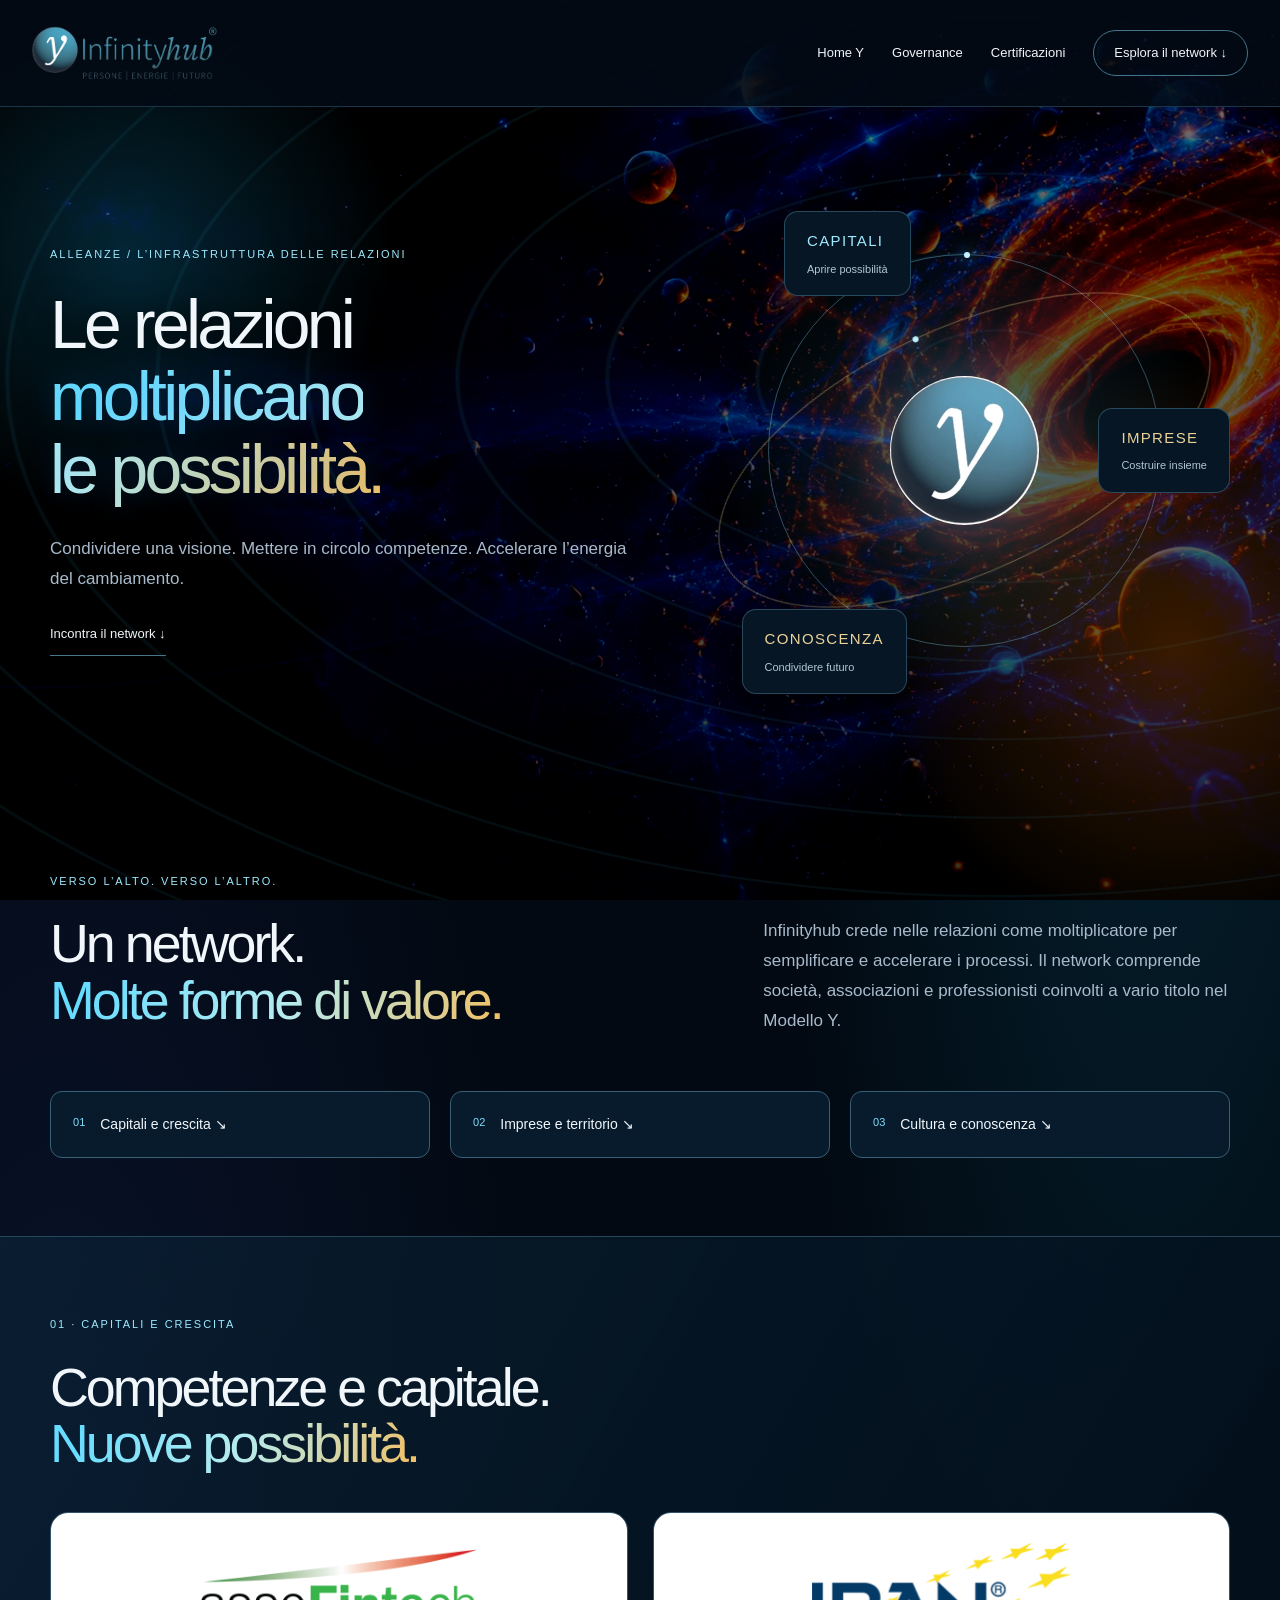
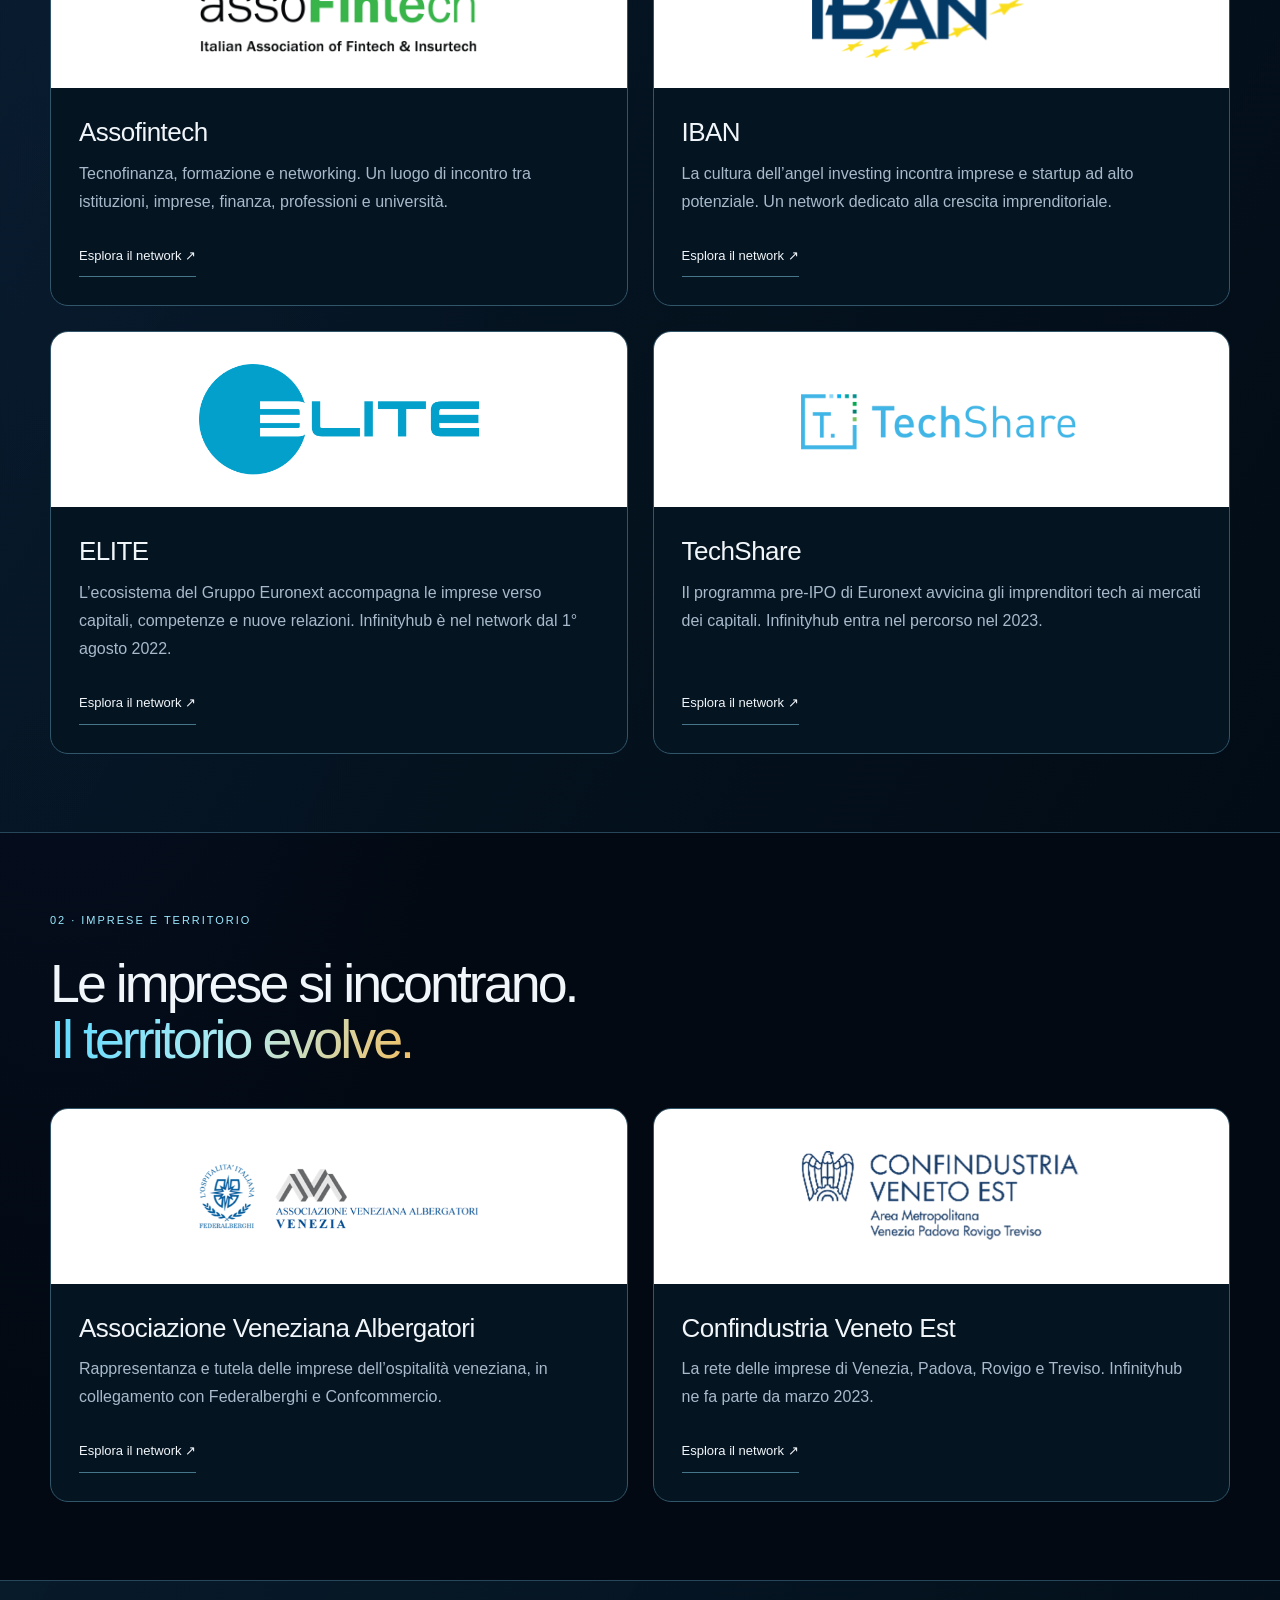
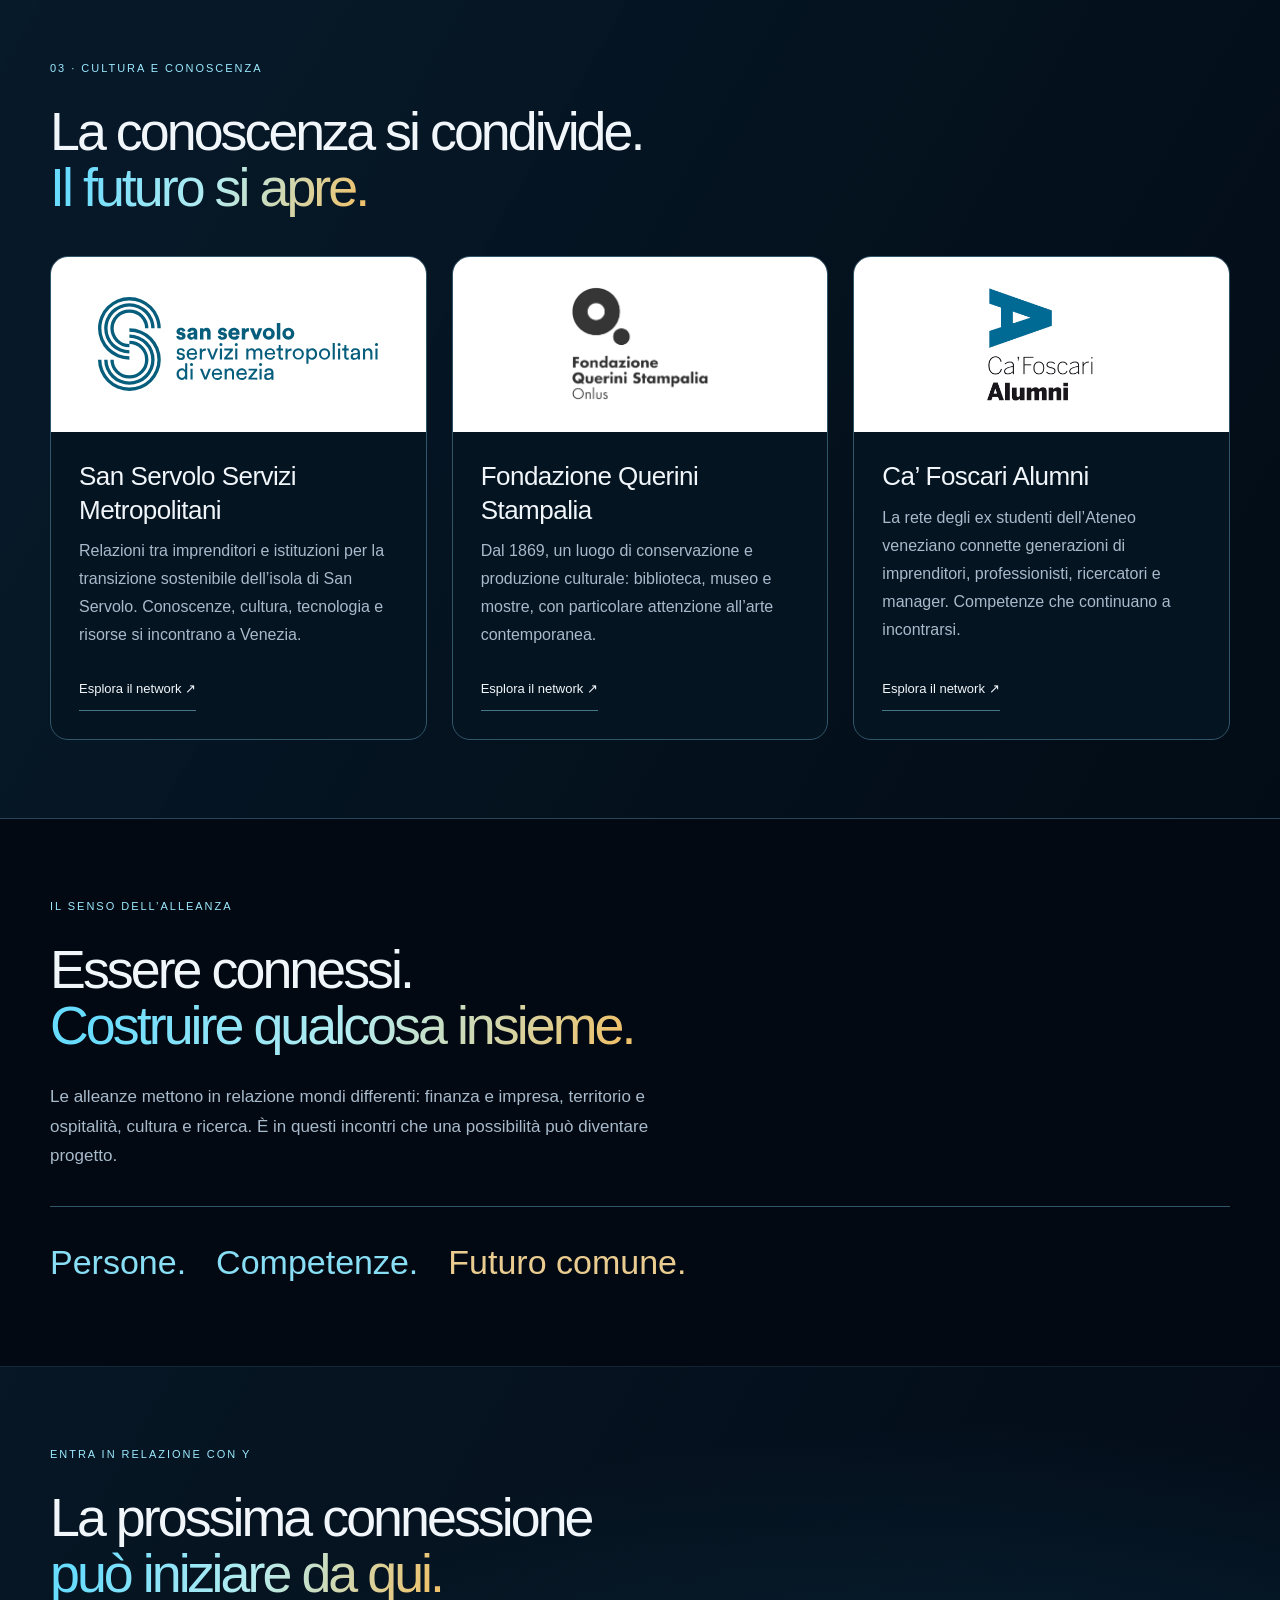
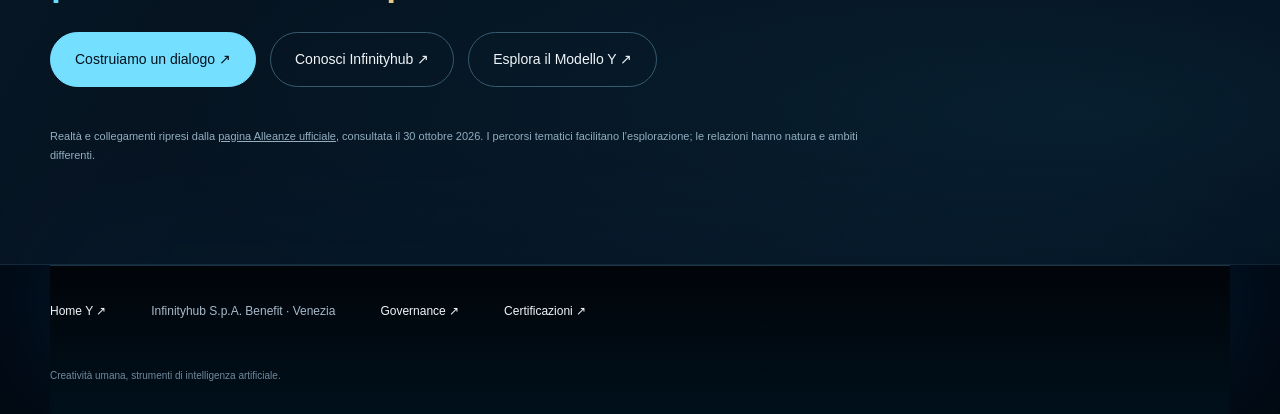
==== commit 258e698a: "Publish consent-aware GA4 G-FDLV537XLQ on official pages" ====
--- a/alleanze.html
+++ b/alleanze.html
@@ -1,2 +1,63 @@
 <!DOCTYPE html><html lang="it"><head><meta charSet="utf-8"/><meta name="viewport" content="width=device-width, initial-scale=1"/><link rel="preload" as="image" href="https://maxbraghin.github.io/Y-sito-web-compilato/infinityhub-logo-header.webp"/><link rel="preload" as="image" href="https://maxbraghin.github.io/Y-sito-web-compilato/y-sigil-official.webp"/><link rel="stylesheet" href="https://maxbraghin.github.io/Y-sito-web-compilato/assets/index-CEZlg5I8.css" data-rsc-css-href="https://maxbraghin.github.io/Y-sito-web-compilato/assets/index-CEZlg5I8.css" data-precedence="vite-rsc/importer-resources"/><link rel="modulepreload" href="https://maxbraghin.github.io/Y-sito-web-compilato/assets/layout-segment-context-WVd_FGtW.js" crossorigin=""/><link rel="modulepreload" href="https://maxbraghin.github.io/Y-sito-web-compilato/assets/rolldown-runtime-S-ySWqyJ.js" crossorigin=""/><link rel="modulepreload" href="https://maxbraghin.github.io/Y-sito-web-compilato/assets/index-DCspMYNp.js" crossorigin=""/><link rel="modulepreload" href="https://maxbraghin.github.io/Y-sito-web-compilato/assets/framework-CXnKph_e.js" crossorigin=""/><title>Alleanze · Infinityhub</title><meta name="description" content="Relazioni di valore che accelerano l’energia. Il network Infinityhub."/><meta name="robots" content="noindex, nofollow"/><meta property="og:title" content="Infinityhub · Y Infrastructure Platform"/><meta property="og:description" content="Infinityhub S.p.A. Benefit: Portale Y, infrastruttura digitale e relazionale per la transizione energetica partecipata."/><meta property="og:url" content="https://infinityhub-y-home.mbraghin.chatgpt.site/"/><meta property="og:site_name" content="Infinityhub"/><meta property="og:type" content="website"/><meta property="og:locale" content="it_IT"/><meta property="og:image" content="https://infinityhub-y-home.mbraghin.chatgpt.site/y-social-preview-home-20261015.jpg"/><meta property="og:image:width" content="1320"/><meta property="og:image:height" content="1580"/><meta property="og:image:type" content="image/jpeg"/><meta property="og:image:alt" content="Infinityhub · La transizione energetica prende forma quando tutto si connette."/><meta name="twitter:card" content="summary_large_image"/><meta name="twitter:title" content="Infinityhub · Y Infrastructure Platform"/><meta name="twitter:description" content="Infinityhub S.p.A. Benefit: Portale Y, infrastruttura digitale e relazionale per la transizione energetica partecipata."/><meta name="twitter:image" content="https://infinityhub-y-home.mbraghin.chatgpt.site/y-social-preview-home-20261015.jpg"/><link rel="icon" href="https://infinityhub-y-home.mbraghin.chatgpt.site/y-sigil-official.webp"/><link rel="apple-touch-icon" href="https://infinityhub-y-home.mbraghin.chatgpt.site/y-sigil-official.webp"/><script>self.__VINEXT_RSC_PARAMS__={}</script><script>self.__VINEXT_RSC_NAV__={"pathname":"/alleanze","searchParams":[]}</script><link rel="modulepreload" href="https://maxbraghin.github.io/Y-sito-web-compilato/assets/index-DCspMYNp.js" />
-</head><body><main class="about-y governance-y alliances-y"><header class="ay-nav"><a href="/" aria-label="Home Y"><img src="https://maxbraghin.github.io/Y-sito-web-compilato/infinityhub-logo-header.webp" width="938" height="313" alt="Infinityhub"/></a><nav><a href="/">Home Y</a><a href="/governance">Governance</a><a href="/certificazioni">Certificazioni</a><a class="ay-nav-contact" href="#network">Esplora il network ↓</a></nav></header><section class="ay-wrap ay-section al-hero"><div><span class="ay-kicker">ALLEANZE / L’INFRASTRUTTURA DELLE RELAZIONI</span><h1>Le relazioni<br/><em>moltiplicano<br/>le possibilità.</em></h1><p>Condividere una visione. Mettere in circolo competenze. Accelerare l’energia del cambiamento.</p><a class="ay-link" href="#network">Incontra il network ↓</a></div><div class="al-cosmos" role="img" aria-label="Il Modello Y connette capitali, imprese e conoscenza"><i></i><i></i><img src="https://maxbraghin.github.io/Y-sito-web-compilato/y-sigil-official.webp" width="180" height="180" alt=""/><span>CAPITALI<small>Aprire possibilità</small></span><span>IMPRESE<small>Costruire insieme</small></span><span>CONOSCENZA<small>Condividere futuro</small></span></div></section><section class="ay-wrap ay-section" id="network"><span class="ay-kicker">VERSO L’ALTO. VERSO L’ALTRO.</span><div class="ay-section-heading"><h2>Un network.<br/><em>Molte forme di valore.</em></h2><p>Infinityhub crede nelle relazioni come moltiplicatore per semplificare e accelerare i processi. Il network comprende società, associazioni e professionisti coinvolti a vario titolo nel Modello Y.</p></div><nav class="al-paths" aria-label="Percorsi delle alleanze"><a href="#capitali"><span>0<!-- -->1</span>Capitali e crescita<!-- --> ↘</a><a href="#territorio"><span>0<!-- -->2</span>Imprese e territorio<!-- --> ↘</a><a href="#cultura"><span>0<!-- -->3</span>Cultura e conoscenza<!-- --> ↘</a></nav></section><section class="ay-section al-group al-group-0" id="capitali"><div class="ay-wrap"><span class="ay-kicker">0<!-- -->1<!-- --> · <!-- -->CAPITALI E CRESCITA</span><h2>Competenze e capitale.<br/><em>Nuove possibilità.</em></h2><div class="al-grid"><article class="al-card"><div class="al-logo"><img src="https://maxbraghin.github.io/Y-sito-web-compilato/alleanze/Infinityhub-alleanze-Assofintech.png" alt="Assofintech" loading="lazy" width="300" height="140"/></div><div class="al-copy"><h3>Assofintech</h3><p>Tecnofinanza, formazione e networking. Un luogo di incontro tra istituzioni, imprese, finanza, professioni e università.</p><a class="ay-link" href="http://www.assofintech.org" target="_blank" rel="noreferrer" aria-label="Visita il sito di Assofintech">Esplora il network ↗</a></div></article><article class="al-card"><div class="al-logo"><img src="https://maxbraghin.github.io/Y-sito-web-compilato/alleanze/Infinityhub-alleanze-Iban.png" alt="IBAN" loading="lazy" width="300" height="140"/></div><div class="al-copy"><h3>IBAN</h3><p>La cultura dell’angel investing incontra imprese e startup ad alto potenziale. Un network dedicato alla crescita imprenditoriale.</p><a class="ay-link" href="https://www.iban.it/" target="_blank" rel="noreferrer" aria-label="Visita il sito di IBAN">Esplora il network ↗</a></div></article><article class="al-card"><div class="al-logo"><img src="https://maxbraghin.github.io/Y-sito-web-compilato/alleanze/Infinityhub-alleanze-Elite.png" alt="ELITE" loading="lazy" width="300" height="140"/></div><div class="al-copy"><h3>ELITE</h3><p>L’ecosistema del Gruppo Euronext accompagna le imprese verso capitali, competenze e nuove relazioni. Infinityhub è nel network dal 1° agosto 2022.</p><a class="ay-link" href="http://elite-network.com" target="_blank" rel="noreferrer" aria-label="Visita il sito di ELITE">Esplora il network ↗</a></div></article><article class="al-card"><div class="al-logo"><img src="https://maxbraghin.github.io/Y-sito-web-compilato/alleanze/Infinityhub-alleanze-Techshare.png" alt="TechShare" loading="lazy" width="300" height="140"/></div><div class="al-copy"><h3>TechShare</h3><p>Il programma pre-IPO di Euronext avvicina gli imprenditori tech ai mercati dei capitali. Infinityhub entra nel percorso nel 2023.</p><a class="ay-link" href="https://www.euronext.com/en/raise-capital/pre-ipo-programmes/techshare" target="_blank" rel="noreferrer" aria-label="Visita il sito di TechShare">Esplora il network ↗</a></div></article></div></div></section><section class="ay-section al-group al-group-1" id="territorio"><div class="ay-wrap"><span class="ay-kicker">0<!-- -->2<!-- --> · <!-- -->IMPRESE E TERRITORIO</span><h2>Le imprese si incontrano.<br/><em>Il territorio evolve.</em></h2><div class="al-grid"><article class="al-card"><div class="al-logo"><img src="https://maxbraghin.github.io/Y-sito-web-compilato/alleanze/Infinityhub-alleanze-Associazione_Veneziana_Albergatori.png" alt="Associazione Veneziana Albergatori" loading="lazy" width="300" height="140"/></div><div class="al-copy"><h3>Associazione Veneziana Albergatori</h3><p>Rappresentanza e tutela delle imprese dell’ospitalità veneziana, in collegamento con Federalberghi e Confcommercio.</p><a class="ay-link" href="http://www.venezia.federalberghi.it/index.aspx" target="_blank" rel="noreferrer" aria-label="Visita il sito di Associazione Veneziana Albergatori">Esplora il network ↗</a></div></article><article class="al-card"><div class="al-logo"><img src="https://maxbraghin.github.io/Y-sito-web-compilato/alleanze/ConfindustriaVenetoEst-.png" alt="Confindustria Veneto Est" loading="lazy" width="300" height="140"/></div><div class="al-copy"><h3>Confindustria Veneto Est</h3><p>La rete delle imprese di Venezia, Padova, Rovigo e Treviso. Infinityhub ne fa parte da marzo 2023.</p><a class="ay-link" href="https://www.assindustriavenetocentro.it" target="_blank" rel="noreferrer" aria-label="Visita il sito di Confindustria Veneto Est">Esplora il network ↗</a></div></article></div></div></section><section class="ay-section al-group al-group-2" id="cultura"><div class="ay-wrap"><span class="ay-kicker">0<!-- -->3<!-- --> · <!-- -->CULTURA E CONOSCENZA</span><h2>La conoscenza si condivide.<br/><em>Il futuro si apre.</em></h2><div class="al-grid"><article class="al-card"><div class="al-logo"><img src="https://maxbraghin.github.io/Y-sito-web-compilato/alleanze/logo-san-servolo-servizi.svg" alt="San Servolo Servizi Metropolitani" loading="lazy" width="300" height="140"/></div><div class="al-copy"><h3>San Servolo Servizi Metropolitani</h3><p>Relazioni tra imprenditori e istituzioni per la transizione sostenibile dell’isola di San Servolo. Conoscenze, cultura, tecnologia e risorse si incontrano a Venezia.</p><a class="ay-link" href="https://servizimetropolitani.ve.it/it/" target="_blank" rel="noreferrer" aria-label="Visita il sito di San Servolo Servizi Metropolitani">Esplora il network ↗</a></div></article><article class="al-card"><div class="al-logo"><img src="https://maxbraghin.github.io/Y-sito-web-compilato/alleanze/Infinityhub-alleanze-Fondazione_Querini_Stampalia_Onlus.png" alt="Fondazione Querini Stampalia" loading="lazy" width="300" height="140"/></div><div class="al-copy"><h3>Fondazione Querini Stampalia</h3><p>Dal 1869, un luogo di conservazione e produzione culturale: biblioteca, museo e mostre, con particolare attenzione all’arte contemporanea.</p><a class="ay-link" href="http://querinistampalia.org" target="_blank" rel="noreferrer" aria-label="Visita il sito di Fondazione Querini Stampalia">Esplora il network ↗</a></div></article><article class="al-card"><div class="al-logo"><img src="https://maxbraghin.github.io/Y-sito-web-compilato/alleanze/Infinityhub-alleanze-Ca_Foscari.png" alt="Ca’ Foscari Alumni" loading="lazy" width="300" height="140"/></div><div class="al-copy"><h3>Ca’ Foscari Alumni</h3><p>La rete degli ex studenti dell’Ateneo veneziano connette generazioni di imprenditori, professionisti, ricercatori e manager. Competenze che continuano a incontrarsi.</p><a class="ay-link" href="http://www.cafoscarialumni.it" target="_blank" rel="noreferrer" aria-label="Visita il sito di Ca’ Foscari Alumni">Esplora il network ↗</a></div></article></div></div></section><section class="ay-wrap ay-section"><span class="ay-kicker">IL SENSO DELL’ALLEANZA</span><h2>Essere connessi.<br/><em>Costruire qualcosa insieme.</em></h2><p>Le alleanze mettono in relazione mondi differenti: finanza e impresa, territorio e ospitalità, cultura e ricerca. È in questi incontri che una possibilità può diventare progetto.</p><div class="al-values"><span>Persone.</span><span>Competenze.</span><span>Futuro comune.</span></div></section><section class="gy-close ay-section"><div class="ay-wrap"><span class="ay-kicker">ENTRA IN RELAZIONE CON Y</span><h2>La prossima connessione<br/><em>può iniziare da qui.</em></h2><div class="ay-actions"><a href="https://www.infinityhub.it/contatti/">Costruiamo un dialogo ↗</a><a href="/chi-siamo">Conosci Infinityhub ↗</a><a href="/">Esplora il Modello Y ↗</a></div><p class="al-source">Realtà e collegamenti ripresi dalla <a href="https://www.infinityhub.it/alleanze/">pagina Alleanze ufficiale</a>, consultata il 30 ottobre 2026. I percorsi tematici facilitano l’esplorazione; le relazioni hanno natura e ambiti differenti.</p></div></section><footer class="ay-footer ay-wrap"><a href="/">Home Y ↗</a><p>Infinityhub S.p.A. Benefit · Venezia</p><a href="/governance">Governance ↗</a><a href="/certificazioni">Certificazioni ↗</a><small>Creatività umana, strumenti di intelligenza artificiale.</small></footer></main><script id="_R_">import("https://maxbraghin.github.io/Y-sito-web-compilato/assets/index-DCspMYNp.js")</script></body></html><script>self.__VINEXT_RSC_CHUNKS__=self.__VINEXT_RSC_CHUNKS__||[];self.__VINEXT_RSC_CHUNKS__.push("2:I[\"62e3b14496c3\",[],\"Children\",1]\n3:I[\"4ad9719ea7d9\",[],\"LayoutSegmentProvider\",1]\n4:I[\"62e3b14496c3\",[],\"Slot\",1]\n5:I[\"bc8235decf03\",[],\"RedirectBoundary\",1]\n:HL[\"https://maxbraghin.github.io/Y-sito-web-compilato/assets/index-CEZlg5I8.css\",\"style\"]\n")</script><script>self.__VINEXT_RSC_CHUNKS__=self.__VINEXT_RSC_CHUNKS__||[];self.__VINEXT_RSC_CHUNKS__.push("0:{\"__route\":\"route:/alleanze\",\"__interceptionContext\":null,\"__layoutIds\":[\"layout:/\"],\"__rootLayout\":\"/\",\"page:/alleanze\":\"$L1\",\"layout:/\":[[[[\"$\",\"link\",\"css:https://maxbraghin.github.io/Y-sito-web-compilato/assets/index-CEZlg5I8.css\",{\"rel\":\"stylesheet\",\"precedence\":\"vite-rsc/importer-resources\",\"href\":\"https://maxbraghin.github.io/Y-sito-web-compilato/assets/index-CEZlg5I8.css\",\"data-rsc-css-href\":\"https://maxbraghin.github.io/Y-sito-web-compilato/assets/index-CEZlg5I8.css\"}],\"$undefined\"],[\"$\",\"html\",null,{\"lang\":\"it\",\"children\":[\"$\",\"body\",null,{\"children\":[\"$\",\"$L2\",null,{}]}]}]],null],\"route:/alleanze\":[[[\"$\",\"meta\",null,{\"charSet\":\"utf-8\"}],[[\"$\",\"title\",\"0\",{\"children\":\"Alleanze · Infinityhub\"}],[\"$\",\"meta\",\"1\",{\"name\":\"description\",\"content\":\"Relazioni di valore che accelerano l’energia. Il network Infinityhub.\"}],[\"$\",\"meta\",\"2\",{\"name\":\"robots\",\"content\":\"noindex, nofollow\"}],[\"$\",\"meta\",\"3\",{\"property\":\"og:title\",\"content\":\"Infinityhub · Y Infrastructure Platform\"}],[\"$\",\"meta\",\"4\",{\"property\":\"og:description\",\"content\":\"Infinityhub S.p.A. Benefit: Portale Y, infrastruttura digitale e relazionale per la transizione energetica partecipata.\"}],[\"$\",\"meta\",\"5\",{\"property\":\"og:url\",\"content\":\"https://infinityhub-y-home.mbraghin.chatgpt.site/\"}],[\"$\",\"meta\",\"6\",{\"property\":\"og:site_name\",\"content\":\"Infinityhub\"}],[\"$\",\"meta\",\"7\",{\"property\":\"og:type\",\"content\":\"website\"}],[\"$\",\"meta\",\"8\",{\"property\":\"og:locale\",\"content\":\"it_IT\"}],[\"$\",\"meta\",\"9\",{\"property\":\"og:image\",\"content\":\"https://infinityhub-y-home.mbraghin.chatgpt.site/y-social-preview-home-20261015.jpg\"}],[\"$\",\"meta\",\"10\",{\"property\":\"og:image:width\",\"content\":\"1320\"}],[\"$\",\"meta\",\"11\",{\"property\":\"og:image:height\",\"content\":\"1580\"}],[\"$\",\"meta\",\"12\",{\"property\":\"og:image:type\",\"content\":\"image/jpeg\"}],[\"$\",\"meta\",\"13\",{\"property\":\"og:image:alt\",\"content\":\"Infinityhub · La transizione energetica prende forma quando tutto si connette.\"}],[\"$\",\"meta\",\"14\",{\"name\":\"twitter:card\",\"content\":\"summary_large_image\"}],[\"$\",\"meta\",\"15\",{\"name\":\"twitter:title\",\"content\":\"Infinityhub · Y Infrastructure Platform\"}],[\"$\",\"meta\",\"16\",{\"name\":\"twitter:description\",\"content\":\"Infinityhub S.p.A. Benefit: Portale Y, infrastruttura digitale e relazionale per la transizione energetica partecipata.\"}],[\"$\",\"meta\",\"17\",{\"name\":\"twitter:image\",\"content\":\"https://infinityhub-y-home.mbraghin.chatgpt.site/y-social-preview-home-20261015.jpg\"}],[\"$\",\"link\",\"18\",{\"rel\":\"icon\",\"href\":\"https://infinityhub-y-home.mbraghin.chatgpt.site/y-sigil-official.webp\"}],[\"$\",\"link\",\"19\",{\"rel\":\"apple-touch-icon\",\"href\":\"https://infinityhub-y-home.mbraghin.chatgpt.site/y-sigil-official.webp\"}]],[[\"$\",\"meta\",\"0\",{\"name\":\"viewport\",\"content\":\"width=device-width, initial-scale=1\"}]]],[\"$\",\"$L3\",null,{\"segmentMap\":{\"children\":[\"alleanze\"]},\"children\":[\"$\",\"$L4\",null,{\"id\":\"layout:/\",\"parallelSlots\":\"$undefined\",\"children\":[\"$\",\"$L5\",null,{\"children\":[\"$\",\"$L3\",null,{\"segmentMap\":{\"children\":[]},\"children\":[\"$\",\"$L4\",null,{\"id\":\"page:/alleanze\"}]}]}]}]}]],\"__layoutFlags\":{\"layout:/\":\"s\"},\"__artifactCompatibility\":{\"schemaVersion\":1,\"graphVersion\":\"app-route-graph:2bagyw122v18c\",\"deploymentVersion\":\"5c372f52-5e1b-4fe1-9909-7cc4eb5b420f\",\"appElementsSchemaVersion\":1,\"rscPayloadSchemaVersion\":1,\"rootBoundaryId\":\"/\",\"renderEpoch\":null}}\n")</script><script>self.__VINEXT_RSC_CHUNKS__=self.__VINEXT_RSC_CHUNKS__||[];self.__VINEXT_RSC_CHUNKS__.push(":HL[\"https://maxbraghin.github.io/Y-sito-web-compilato/infinityhub-logo-header.webp\",\"image\"]\n:HL[\"https://maxbraghin.github.io/Y-sito-web-compilato/y-sigil-official.webp\",\"image\"]\n")</script><script>self.__VINEXT_RSC_CHUNKS__=self.__VINEXT_RSC_CHUNKS__||[];self.__VINEXT_RSC_CHUNKS__.push("1:[[[\"$\",\"link\",\"css:https://maxbraghin.github.io/Y-sito-web-compilato/assets/index-CEZlg5I8.css\",{\"rel\":\"stylesheet\",\"precedence\":\"vite-rsc/importer-resources\",\"href\":\"https://maxbraghin.github.io/Y-sito-web-compilato/assets/index-CEZlg5I8.css\",\"data-rsc-css-href\":\"https://maxbraghin.github.io/Y-sito-web-compilato/assets/index-CEZlg5I8.css\"}],\"$undefined\"],[\"$\",\"main\",null,{\"className\":\"about-y governance-y alliances-y\",\"children\":[[\"$\",\"header\",null,{\"className\":\"ay-nav\",\"children\":[[\"$\",\"a\",null,{\"href\":\"/\",\"aria-label\":\"Home Y\",\"children\":[\"$\",\"img\",null,{\"src\":\"https://maxbraghin.github.io/Y-sito-web-compilato/infinityhub-logo-header.webp\",\"width\":\"938\",\"height\":\"313\",\"alt\":\"Infinityhub\"}]}],[\"$\",\"nav\",null,{\"children\":[[\"$\",\"a\",null,{\"href\":\"/\",\"children\":\"Home Y\"}],[\"$\",\"a\",null,{\"href\":\"/governance\",\"children\":\"Governance\"}],[\"$\",\"a\",null,{\"href\":\"/certificazioni\",\"children\":\"Certificazioni\"}],[\"$\",\"a\",null,{\"className\":\"ay-nav-contact\",\"href\":\"#network\",\"children\":\"Esplora il network ↓\"}]]}]]}],[\"$\",\"section\",null,{\"className\":\"ay-wrap ay-section al-hero\",\"children\":[[\"$\",\"div\",null,{\"children\":[[\"$\",\"span\",null,{\"className\":\"ay-kicker\",\"children\":\"ALLEANZE / L’INFRASTRUTTURA DELLE RELAZIONI\"}],[\"$\",\"h1\",null,{\"children\":[\"Le relazioni\",[\"$\",\"br\",null,{}],[\"$\",\"em\",null,{\"children\":[\"moltiplicano\",[\"$\",\"br\",null,{}],\"le possibilità.\"]}]]}],[\"$\",\"p\",null,{\"children\":\"Condividere una visione. Mettere in circolo competenze. Accelerare l’energia del cambiamento.\"}],[\"$\",\"a\",null,{\"className\":\"ay-link\",\"href\":\"#network\",\"children\":\"Incontra il network ↓\"}]]}],[\"$\",\"div\",null,{\"className\":\"al-cosmos\",\"role\":\"img\",\"aria-label\":\"Il Modello Y connette capitali, imprese e conoscenza\",\"children\":[[\"$\",\"i\",null,{}],[\"$\",\"i\",null,{}],[\"$\",\"img\",null,{\"src\":\"https://maxbraghin.github.io/Y-sito-web-compilato/y-sigil-official.webp\",\"width\":\"180\",\"height\":\"180\",\"alt\":\"\"}],[\"$\",\"span\",null,{\"children\":[\"CAPITALI\",[\"$\",\"small\",null,{\"children\":\"Aprire possibilità\"}]]}],[\"$\",\"span\",null,{\"children\":[\"IMPRESE\",[\"$\",\"small\",null,{\"children\":\"Costruire insieme\"}]]}],[\"$\",\"span\",null,{\"children\":[\"CONOSCENZA\",[\"$\",\"small\",null,{\"children\":\"Condividere futuro\"}]]}]]}]]}],[\"$\",\"section\",null,{\"className\":\"ay-wrap ay-section\",\"id\":\"network\",\"children\":[[\"$\",\"span\",null,{\"className\":\"ay-kicker\",\"children\":\"VERSO L’ALTO. VERSO L’ALTRO.\"}],[\"$\",\"div\",null,{\"className\":\"ay-section-heading\",\"children\":[[\"$\",\"h2\",null,{\"children\":[\"Un network.\",[\"$\",\"br\",null,{}],[\"$\",\"em\",null,{\"children\":\"Molte forme di valore.\"}]]}],[\"$\",\"p\",null,{\"children\":\"Infinityhub crede nelle relazioni come moltiplicatore per semplificare e accelerare i processi. Il network comprende società, associazioni e professionisti coinvolti a vario titolo nel Modello Y.\"}]]}],[\"$\",\"nav\",null,{\"className\":\"al-paths\",\"aria-label\":\"Percorsi delle alleanze\",\"children\":[[\"$\",\"a\",\"capitali\",{\"href\":\"#capitali\",\"children\":[[\"$\",\"span\",null,{\"children\":[\"0\",1]}],\"Capitali e crescita\",\" ↘\"]}],[\"$\",\"a\",\"territorio\",{\"href\":\"#territorio\",\"children\":[[\"$\",\"span\",null,{\"children\":[\"0\",2]}],\"Imprese e territorio\",\" ↘\"]}],[\"$\",\"a\",\"cultura\",{\"href\":\"#cultura\",\"children\":[[\"$\",\"span\",null,{\"children\":[\"0\",3]}],\"Cultura e conoscenza\",\" ↘\"]}]]}]]}],[[\"$\",\"section\",\"capitali\",{\"className\":\"ay-section al-group al-group-0\",\"id\":\"capitali\",\"children\":[\"$\",\"div\",null,{\"className\":\"ay-wrap\",\"children\":[[\"$\",\"span\",null,{\"className\":\"ay-kicker\",\"children\":[\"0\",1,\" · \",\"CAPITALI E CRESCITA\"]}],[\"$\",\"h2\",null,{\"children\":[\"Competenze e capitale.\",[\"$\",\"br\",null,{}],[\"$\",\"em\",null,{\"children\":\"Nuove possibilità.\"}]]}],[\"$\",\"div\",null,{\"className\":\"al-grid\",\"children\":[[\"$\",\"article\",\"Assofintech\",{\"className\":\"al-card\",\"children\":[[\"$\",\"div\",null,{\"className\":\"al-logo\",\"children\":[\"$\",\"img\",null,{\"src\":\"https://maxbraghin.github.io/Y-sito-web-compilato/alleanze/Infinityhub-alleanze-Assofintech.png\",\"alt\":\"Assofintech\",\"loading\":\"lazy\",\"width\":\"300\",\"height\":\"140\"}]}],[\"$\",\"div\",null,{\"className\":\"al-copy\",\"children\":[[\"$\",\"h3\",null,{\"children\":\"Assofintech\"}],[\"$\",\"p\",null,{\"children\":\"Tecnofinanza, formazione e networking. Un luogo di incontro tra istituzioni, imprese, finanza, professioni e università.\"}],[\"$\",\"a\",null,{\"className\":\"ay-link\",\"href\":\"http://www.assofintech.org\",\"target\":\"_blank\",\"rel\":\"noreferrer\",\"aria-label\":\"Visita il sito di Assofintech\",\"children\":\"Esplora il network ↗\"}]]}]]}],[\"$\",\"article\",\"IBAN\",{\"className\":\"al-card\",\"children\":[[\"$\",\"div\",null,{\"className\":\"al-logo\",\"children\":[\"$\",\"img\",null,{\"src\":\"https://maxbraghin.github.io/Y-sito-web-compilato/alleanze/Infinityhub-alleanze-Iban.png\",\"alt\":\"IBAN\",\"loading\":\"lazy\",\"width\":\"300\",\"height\":\"140\"}]}],[\"$\",\"div\",null,{\"className\":\"al-copy\",\"children\":[[\"$\",\"h3\",null,{\"children\":\"IBAN\"}],\"$L6\",\"$L7\"]}]]}],\"$L8\",\"$L9\"]}]]}]}],\"$La\",\"$Lb\"],\"$Lc\",\"$Ld\",\"$Le\"]}]]\n")</script><script>self.__VINEXT_RSC_CHUNKS__=self.__VINEXT_RSC_CHUNKS__||[];self.__VINEXT_RSC_CHUNKS__.push("6:[\"$\",\"p\",null,{\"children\":\"La cultura dell’angel investing incontra imprese e startup ad alto potenziale. Un network dedicato alla crescita imprenditoriale.\"}]\n7:[\"$\",\"a\",null,{\"className\":\"ay-link\",\"href\":\"https://www.iban.it/\",\"target\":\"_blank\",\"rel\":\"noreferrer\",\"aria-label\":\"Visita il sito di IBAN\",\"children\":\"Esplora il network ↗\"}]\n8:[\"$\",\"article\",\"ELITE\",{\"className\":\"al-card\",\"children\":[[\"$\",\"div\",null,{\"className\":\"al-logo\",\"children\":[\"$\",\"img\",null,{\"src\":\"https://maxbraghin.github.io/Y-sito-web-compilato/alleanze/Infinityhub-alleanze-Elite.png\",\"alt\":\"ELITE\",\"loading\":\"lazy\",\"width\":\"300\",\"height\":\"140\"}]}],[\"$\",\"div\",null,{\"className\":\"al-copy\",\"children\":[[\"$\",\"h3\",null,{\"children\":\"ELITE\"}],[\"$\",\"p\",null,{\"children\":\"L’ecosistema del Gruppo Euronext accompagna le imprese verso capitali, competenze e nuove relazioni. Infinityhub è nel network dal 1° agosto 2022.\"}],[\"$\",\"a\",null,{\"className\":\"ay-link\",\"href\":\"http://elite-network.com\",\"target\":\"_blank\",\"rel\":\"noreferrer\",\"aria-label\":\"Visita il sito di ELITE\",\"children\":\"Esplora il network ↗\"}]]}]]}]\n9:[\"$\",\"article\",\"TechShare\",{\"className\":\"al-card\",\"children\":[[\"$\",\"div\",null,{\"className\":\"al-logo\",\"children\":[\"$\",\"img\",null,{\"src\":\"https://maxbraghin.github.io/Y-sito-web-compilato/alleanze/Infinityhub-alleanze-Techshare.png\",\"alt\":\"TechShare\",\"loading\":\"lazy\",\"width\":\"300\",\"height\":\"140\"}]}],[\"$\",\"div\",null,{\"className\":\"al-copy\",\"children\":[[\"$\",\"h3\",null,{\"children\":\"TechShare\"}],[\"$\",\"p\",null,{\"children\":\"Il programma pre-IPO di Euronext avvicina gli imprenditori tech ai mercati dei capitali. Infinityhub entra nel percorso nel 2023.\"}],[\"$\",\"a\",null,{\"className\":\"ay-link\",\"href\":\"https://www.euronext.com/en/raise-capital/pre-ipo-programmes/techshare\",\"target\":\"_blank\",\"rel\":\"noreferrer\",\"aria-label\":\"Visita il sito di TechShare\",\"children\":\"Esplora il network ↗\"}]]}]]}]\n")</script><script>self.__VINEXT_RSC_CHUNKS__=self.__VINEXT_RSC_CHUNKS__||[];self.__VINEXT_RSC_CHUNKS__.push("a:[\"$\",\"section\",\"territorio\",{\"className\":\"ay-section al-group al-group-1\",\"id\":\"territorio\",\"children\":[\"$\",\"div\",null,{\"className\":\"ay-wrap\",\"children\":[[\"$\",\"span\",null,{\"className\":\"ay-kicker\",\"children\":[\"0\",2,\" · \",\"IMPRESE E TERRITORIO\"]}],[\"$\",\"h2\",null,{\"children\":[\"Le imprese si incontrano.\",[\"$\",\"br\",null,{}],[\"$\",\"em\",null,{\"children\":\"Il territorio evolve.\"}]]}],[\"$\",\"div\",null,{\"className\":\"al-grid\",\"children\":[[\"$\",\"article\",\"Associazione Veneziana Albergatori\",{\"className\":\"al-card\",\"children\":[[\"$\",\"div\",null,{\"className\":\"al-logo\",\"children\":[\"$\",\"img\",null,{\"src\":\"https://maxbraghin.github.io/Y-sito-web-compilato/alleanze/Infinityhub-alleanze-Associazione_Veneziana_Albergatori.png\",\"alt\":\"Associazione Veneziana Albergatori\",\"loading\":\"lazy\",\"width\":\"300\",\"height\":\"140\"}]}],[\"$\",\"div\",null,{\"className\":\"al-copy\",\"children\":[[\"$\",\"h3\",null,{\"children\":\"Associazione Veneziana Albergatori\"}],[\"$\",\"p\",null,{\"children\":\"Rappresentanza e tutela delle imprese dell’ospitalità veneziana, in collegamento con Federalberghi e Confcommercio.\"}],[\"$\",\"a\",null,{\"className\":\"ay-link\",\"href\":\"http://www.venezia.federalberghi.it/index.aspx\",\"target\":\"_blank\",\"rel\":\"noreferrer\",\"aria-label\":\"Visita il sito di Associazione Veneziana Albergatori\",\"children\":\"Esplora il network ↗\"}]]}]]}],[\"$\",\"article\",\"Confindustria Veneto Est\",{\"className\":\"al-card\",\"children\":[[\"$\",\"div\",null,{\"className\":\"al-logo\",\"children\":[\"$\",\"img\",null,{\"src\":\"https://maxbraghin.github.io/Y-sito-web-compilato/alleanze/ConfindustriaVenetoEst-.png\",\"alt\":\"Confindustria Veneto Est\",\"loading\":\"lazy\",\"width\":\"300\",\"height\":\"140\"}]}],[\"$\",\"div\",null,{\"className\":\"al-copy\",\"children\":[[\"$\",\"h3\",null,{\"children\":\"Confindustria Veneto Est\"}],[\"$\",\"p\",null,{\"children\":\"La rete delle imprese di Venezia, Padova, Rovigo e Treviso. Infinityhub ne fa parte da marzo 2023.\"}],[\"$\",\"a\",null,{\"className\":\"ay-link\",\"href\":\"https://www.assindustriavenetocentro.it\",\"target\":\"_blank\",\"rel\":\"noreferrer\",\"aria-label\":\"Visita il sito di Confindustria Veneto Est\",\"children\":\"Esplora il network ↗\"}]]}]]}]]}]]}]}]\n")</script><script>self.__VINEXT_RSC_CHUNKS__=self.__VINEXT_RSC_CHUNKS__||[];self.__VINEXT_RSC_CHUNKS__.push("b:[\"$\",\"section\",\"cultura\",{\"className\":\"ay-section al-group al-group-2\",\"id\":\"cultura\",\"children\":[\"$\",\"div\",null,{\"className\":\"ay-wrap\",\"children\":[[\"$\",\"span\",null,{\"className\":\"ay-kicker\",\"children\":[\"0\",3,\" · \",\"CULTURA E CONOSCENZA\"]}],[\"$\",\"h2\",null,{\"children\":[\"La conoscenza si condivide.\",[\"$\",\"br\",null,{}],[\"$\",\"em\",null,{\"children\":\"Il futuro si apre.\"}]]}],[\"$\",\"div\",null,{\"className\":\"al-grid\",\"children\":[[\"$\",\"article\",\"San Servolo Servizi Metropolitani\",{\"className\":\"al-card\",\"children\":[[\"$\",\"div\",null,{\"className\":\"al-logo\",\"children\":[\"$\",\"img\",null,{\"src\":\"https://maxbraghin.github.io/Y-sito-web-compilato/alleanze/logo-san-servolo-servizi.svg\",\"alt\":\"San Servolo Servizi Metropolitani\",\"loading\":\"lazy\",\"width\":\"300\",\"height\":\"140\"}]}],[\"$\",\"div\",null,{\"className\":\"al-copy\",\"children\":[[\"$\",\"h3\",null,{\"children\":\"San Servolo Servizi Metropolitani\"}],[\"$\",\"p\",null,{\"children\":\"Relazioni tra imprenditori e istituzioni per la transizione sostenibile dell’isola di San Servolo. Conoscenze, cultura, tecnologia e risorse si incontrano a Venezia.\"}],[\"$\",\"a\",null,{\"className\":\"ay-link\",\"href\":\"https://servizimetropolitani.ve.it/it/\",\"target\":\"_blank\",\"rel\":\"noreferrer\",\"aria-label\":\"Visita il sito di San Servolo Servizi Metropolitani\",\"children\":\"Esplora il network ↗\"}]]}]]}],[\"$\",\"article\",\"Fondazione Querini Stampalia\",{\"className\":\"al-card\",\"children\":[[\"$\",\"div\",null,{\"className\":\"al-logo\",\"children\":[\"$\",\"img\",null,{\"src\":\"https://maxbraghin.github.io/Y-sito-web-compilato/alleanze/Infinityhub-alleanze-Fondazione_Querini_Stampalia_Onlus.png\",\"alt\":\"Fondazione Querini Stampalia\",\"loading\":\"lazy\",\"width\":\"300\",\"height\":\"140\"}]}],[\"$\",\"div\",null,{\"className\":\"al-copy\",\"children\":[[\"$\",\"h3\",null,{\"children\":\"Fondazione Querini Stampalia\"}],[\"$\",\"p\",null,{\"children\":\"Dal 1869, un luogo di conservazione e produzione culturale: biblioteca, museo e mostre, con particolare attenzione all’arte contemporanea.\"}],[\"$\",\"a\",null,{\"className\":\"ay-link\",\"href\":\"http://querinistampalia.org\",\"target\":\"_blank\",\"rel\":\"noreferrer\",\"aria-label\":\"Visita il sito di Fondazione Querini Stampalia\",\"children\":\"Esplora il network ↗\"}]]}]]}],[\"$\",\"article\",\"Ca’ Foscari Alumni\",{\"className\":\"al-card\",\"children\":[[\"$\",\"div\",null,{\"className\":\"al-logo\",\"children\":[\"$\",\"img\",null,{\"src\":\"https://maxbraghin.github.io/Y-sito-web-compilato/alleanze/Infinityhub-alleanze-Ca_Foscari.png\",\"alt\":\"Ca’ Foscari Alumni\",\"loading\":\"lazy\",\"width\":\"300\",\"height\":\"140\"}]}],[\"$\",\"div\",null,{\"className\":\"al-copy\",\"children\":[[\"$\",\"h3\",null,{\"children\":\"Ca’ Foscari Alumni\"}],[\"$\",\"p\",null,{\"children\":\"La rete degli ex studenti dell’Ateneo veneziano connette generazioni di imprenditori, professionisti, ricercatori e manager. Competenze che continuano a incontrarsi.\"}],[\"$\",\"a\",null,{\"className\":\"ay-link\",\"href\":\"http://www.cafoscarialumni.it\",\"target\":\"_blank\",\"rel\":\"noreferrer\",\"aria-label\":\"Visita il sito di Ca’ Foscari Alumni\",\"children\":\"Esplora il network ↗\"}]]}]]}]]}]]}]}]\n")</script><script>self.__VINEXT_RSC_CHUNKS__=self.__VINEXT_RSC_CHUNKS__||[];self.__VINEXT_RSC_CHUNKS__.push("c:[\"$\",\"section\",null,{\"className\":\"ay-wrap ay-section\",\"children\":[[\"$\",\"span\",null,{\"className\":\"ay-kicker\",\"children\":\"IL SENSO DELL’ALLEANZA\"}],[\"$\",\"h2\",null,{\"children\":[\"Essere connessi.\",[\"$\",\"br\",null,{}],[\"$\",\"em\",null,{\"children\":\"Costruire qualcosa insieme.\"}]]}],[\"$\",\"p\",null,{\"children\":\"Le alleanze mettono in relazione mondi differenti: finanza e impresa, territorio e ospitalità, cultura e ricerca. È in questi incontri che una possibilità può diventare progetto.\"}],[\"$\",\"div\",null,{\"className\":\"al-values\",\"children\":[[\"$\",\"span\",null,{\"children\":\"Persone.\"}],[\"$\",\"span\",null,{\"children\":\"Competenze.\"}],[\"$\",\"span\",null,{\"children\":\"Futuro comune.\"}]]}]]}]\nd:[\"$\",\"section\",null,{\"className\":\"gy-close ay-section\",\"children\":[\"$\",\"div\",null,{\"className\":\"ay-wrap\",\"children\":[[\"$\",\"span\",null,{\"className\":\"ay-kicker\",\"children\":\"ENTRA IN RELAZIONE CON Y\"}],[\"$\",\"h2\",null,{\"children\":[\"La prossima connessione\",[\"$\",\"br\",null,{}],[\"$\",\"em\",null,{\"children\":\"può iniziare da qui.\"}]]}],[\"$\",\"div\",null,{\"className\":\"ay-actions\",\"children\":[[\"$\",\"a\",null,{\"href\":\"https://www.infinityhub.it/contatti/\",\"children\":\"Costruiamo un dialogo ↗\"}],[\"$\",\"a\",null,{\"href\":\"/chi-siamo\",\"children\":\"Conosci Infinityhub ↗\"}],[\"$\",\"a\",null,{\"href\":\"/\",\"children\":\"Esplora il Modello Y ↗\"}]]}],[\"$\",\"p\",null,{\"className\":\"al-source\",\"children\":[\"Realtà e collegamenti ripresi dalla \",[\"$\",\"a\",null,{\"href\":\"https://www.infinityhub.it/alleanze/\",\"children\":\"pagina Alleanze ufficiale\"}],\", consultata il 30 ottobre 2026. I percorsi tematici facilitano l’esplorazione; le relazioni hanno natura e ambiti differenti.\"]}]]}]}]\n")</script><script>self.__VINEXT_RSC_CHUNKS__=self.__VINEXT_RSC_CHUNKS__||[];self.__VINEXT_RSC_CHUNKS__.push("e:[\"$\",\"footer\",null,{\"className\":\"ay-footer ay-wrap\",\"children\":[[\"$\",\"a\",null,{\"href\":\"/\",\"children\":\"Home Y ↗\"}],[\"$\",\"p\",null,{\"children\":\"Infinityhub S.p.A. Benefit · Venezia\"}],[\"$\",\"a\",null,{\"href\":\"/governance\",\"children\":\"Governance ↗\"}],[\"$\",\"a\",null,{\"href\":\"/certificazioni\",\"children\":\"Certificazioni ↗\"}],[\"$\",\"small\",null,{\"children\":\"Creatività umana, strumenti di intelligenza artificiale.\"}]]}]\n")</script><script>self.__VINEXT_RSC_DONE__=true</script>+<script id="y-consent-analytics">(function () {
+  'use strict';
+  if (!/^(www\.)?infinityhub\.it$/.test(location.hostname) || window.self !== window.top || window.__yAnalyticsInstalled) return;
+  window.__yAnalyticsInstalled = true;
+  var id = 'G-FDLV537XLQ', loaded = false;
+  window.dataLayer = window.dataLayer || [];
+  window.gtag = window.gtag || function () { window.dataLayer.push(arguments); };
+  window['ga-disable-' + id] = true;
+  window.gtag('consent', 'default', {
+    analytics_storage: 'denied', ad_storage: 'denied',
+    ad_user_data: 'denied', ad_personalization: 'denied'
+  });
+  function preference(prefs) {
+    var allowed = !!(prefs && prefs.purposes && prefs.purposes['4'] === true);
+    window['ga-disable-' + id] = !allowed;
+    window.gtag('consent', 'update', { analytics_storage: allowed ? 'granted' : 'denied',
+      ad_storage: 'denied', ad_user_data: 'denied', ad_personalization: 'denied' });
+    if (!allowed || loaded) return;
+    loaded = true;
+    window.gtag('js', new Date());
+    window.gtag('config', id, { allow_google_signals: false, allow_ad_personalization_signals: false });
+    var ga = document.createElement('script');
+    ga.async = true;
+    ga.src = 'https://www.googletagmanager.com/gtag/js?id=' + id;
+    document.head.appendChild(ga);
+  }
+  window._iub = window._iub || [];
+  var config = window._iub.csConfiguration = window._iub.csConfiguration || {
+    perPurposeConsent: true, siteId: 3050090, whitelabel: false,
+    cookiePolicyId: 95585144, lang: 'it',
+    banner: { acceptButtonColor: '#75AECE', acceptButtonDisplay: true,
+      backgroundColor: '#604E4E', closeButtonRejects: true,
+      customizeButtonCaptionColor: '#604E4E', customizeButtonColor: '#FFFFFF',
+      customizeButtonDisplay: true, explicitWithdrawal: true,
+      listPurposes: true, position: 'float-bottom-center' }
+  };
+  // Use explicit basic consent: no Google script or requests before purpose 4.
+  config.googleConsentMode = false;
+  config.callback = config.callback || {};
+  var previous = config.callback.onPreferenceExpressedOrNotNeeded;
+  config.callback.onPreferenceExpressedOrNotNeeded = function (prefs) {
+    preference(prefs);
+    if (typeof previous === 'function') previous.apply(this, arguments);
+  };
+  var cmp = document.createElement('script');
+  cmp.async = true;
+  cmp.charset = 'UTF-8';
+  cmp.src = 'https://cdn.iubenda.com/cs/iubenda_cs.js';
+  document.head.appendChild(cmp);
+  function preferencesLink() {
+    if (document.getElementById('y-cookie-preferences')) return;
+    var link = document.createElement('a');
+    link.id = 'y-cookie-preferences';
+    link.className = 'iubenda-cs-preferences-link';
+    link.href = 'https://www.iubenda.com/privacy-policy/95585144/cookie-policy';
+    link.textContent = 'Preferenze cookie';
+    var footer = document.querySelector('footer .y-footer-links:last-of-type') || document.querySelector('footer');
+    if (footer) footer.appendChild(link);
+  }
+  if (document.readyState === 'loading') document.addEventListener('DOMContentLoaded', preferencesLink, { once: true });
+  else preferencesLink();
+})();</script></head><body><main class="about-y governance-y alliances-y"><header class="ay-nav"><a href="/" aria-label="Home Y"><img src="https://maxbraghin.github.io/Y-sito-web-compilato/infinityhub-logo-header.webp" width="938" height="313" alt="Infinityhub"/></a><nav><a href="/">Home Y</a><a href="/governance">Governance</a><a href="/certificazioni">Certificazioni</a><a class="ay-nav-contact" href="#network">Esplora il network ↓</a></nav></header><section class="ay-wrap ay-section al-hero"><div><span class="ay-kicker">ALLEANZE / L’INFRASTRUTTURA DELLE RELAZIONI</span><h1>Le relazioni<br/><em>moltiplicano<br/>le possibilità.</em></h1><p>Condividere una visione. Mettere in circolo competenze. Accelerare l’energia del cambiamento.</p><a class="ay-link" href="#network">Incontra il network ↓</a></div><div class="al-cosmos" role="img" aria-label="Il Modello Y connette capitali, imprese e conoscenza"><i></i><i></i><img src="https://maxbraghin.github.io/Y-sito-web-compilato/y-sigil-official.webp" width="180" height="180" alt=""/><span>CAPITALI<small>Aprire possibilità</small></span><span>IMPRESE<small>Costruire insieme</small></span><span>CONOSCENZA<small>Condividere futuro</small></span></div></section><section class="ay-wrap ay-section" id="network"><span class="ay-kicker">VERSO L’ALTO. VERSO L’ALTRO.</span><div class="ay-section-heading"><h2>Un network.<br/><em>Molte forme di valore.</em></h2><p>Infinityhub crede nelle relazioni come moltiplicatore per semplificare e accelerare i processi. Il network comprende società, associazioni e professionisti coinvolti a vario titolo nel Modello Y.</p></div><nav class="al-paths" aria-label="Percorsi delle alleanze"><a href="#capitali"><span>0<!-- -->1</span>Capitali e crescita<!-- --> ↘</a><a href="#territorio"><span>0<!-- -->2</span>Imprese e territorio<!-- --> ↘</a><a href="#cultura"><span>0<!-- -->3</span>Cultura e conoscenza<!-- --> ↘</a></nav></section><section class="ay-section al-group al-group-0" id="capitali"><div class="ay-wrap"><span class="ay-kicker">0<!-- -->1<!-- --> · <!-- -->CAPITALI E CRESCITA</span><h2>Competenze e capitale.<br/><em>Nuove possibilità.</em></h2><div class="al-grid"><article class="al-card"><div class="al-logo"><img src="https://maxbraghin.github.io/Y-sito-web-compilato/alleanze/Infinityhub-alleanze-Assofintech.png" alt="Assofintech" loading="lazy" width="300" height="140"/></div><div class="al-copy"><h3>Assofintech</h3><p>Tecnofinanza, formazione e networking. Un luogo di incontro tra istituzioni, imprese, finanza, professioni e università.</p><a class="ay-link" href="http://www.assofintech.org" target="_blank" rel="noreferrer" aria-label="Visita il sito di Assofintech">Esplora il network ↗</a></div></article><article class="al-card"><div class="al-logo"><img src="https://maxbraghin.github.io/Y-sito-web-compilato/alleanze/Infinityhub-alleanze-Iban.png" alt="IBAN" loading="lazy" width="300" height="140"/></div><div class="al-copy"><h3>IBAN</h3><p>La cultura dell’angel investing incontra imprese e startup ad alto potenziale. Un network dedicato alla crescita imprenditoriale.</p><a class="ay-link" href="https://www.iban.it/" target="_blank" rel="noreferrer" aria-label="Visita il sito di IBAN">Esplora il network ↗</a></div></article><article class="al-card"><div class="al-logo"><img src="https://maxbraghin.github.io/Y-sito-web-compilato/alleanze/Infinityhub-alleanze-Elite.png" alt="ELITE" loading="lazy" width="300" height="140"/></div><div class="al-copy"><h3>ELITE</h3><p>L’ecosistema del Gruppo Euronext accompagna le imprese verso capitali, competenze e nuove relazioni. Infinityhub è nel network dal 1° agosto 2022.</p><a class="ay-link" href="http://elite-network.com" target="_blank" rel="noreferrer" aria-label="Visita il sito di ELITE">Esplora il network ↗</a></div></article><article class="al-card"><div class="al-logo"><img src="https://maxbraghin.github.io/Y-sito-web-compilato/alleanze/Infinityhub-alleanze-Techshare.png" alt="TechShare" loading="lazy" width="300" height="140"/></div><div class="al-copy"><h3>TechShare</h3><p>Il programma pre-IPO di Euronext avvicina gli imprenditori tech ai mercati dei capitali. Infinityhub entra nel percorso nel 2023.</p><a class="ay-link" href="https://www.euronext.com/en/raise-capital/pre-ipo-programmes/techshare" target="_blank" rel="noreferrer" aria-label="Visita il sito di TechShare">Esplora il network ↗</a></div></article></div></div></section><section class="ay-section al-group al-group-1" id="territorio"><div class="ay-wrap"><span class="ay-kicker">0<!-- -->2<!-- --> · <!-- -->IMPRESE E TERRITORIO</span><h2>Le imprese si incontrano.<br/><em>Il territorio evolve.</em></h2><div class="al-grid"><article class="al-card"><div class="al-logo"><img src="https://maxbraghin.github.io/Y-sito-web-compilato/alleanze/Infinityhub-alleanze-Associazione_Veneziana_Albergatori.png" alt="Associazione Veneziana Albergatori" loading="lazy" width="300" height="140"/></div><div class="al-copy"><h3>Associazione Veneziana Albergatori</h3><p>Rappresentanza e tutela delle imprese dell’ospitalità veneziana, in collegamento con Federalberghi e Confcommercio.</p><a class="ay-link" href="http://www.venezia.federalberghi.it/index.aspx" target="_blank" rel="noreferrer" aria-label="Visita il sito di Associazione Veneziana Albergatori">Esplora il network ↗</a></div></article><article class="al-card"><div class="al-logo"><img src="https://maxbraghin.github.io/Y-sito-web-compilato/alleanze/ConfindustriaVenetoEst-.png" alt="Confindustria Veneto Est" loading="lazy" width="300" height="140"/></div><div class="al-copy"><h3>Confindustria Veneto Est</h3><p>La rete delle imprese di Venezia, Padova, Rovigo e Treviso. Infinityhub ne fa parte da marzo 2023.</p><a class="ay-link" href="https://www.assindustriavenetocentro.it" target="_blank" rel="noreferrer" aria-label="Visita il sito di Confindustria Veneto Est">Esplora il network ↗</a></div></article></div></div></section><section class="ay-section al-group al-group-2" id="cultura"><div class="ay-wrap"><span class="ay-kicker">0<!-- -->3<!-- --> · <!-- -->CULTURA E CONOSCENZA</span><h2>La conoscenza si condivide.<br/><em>Il futuro si apre.</em></h2><div class="al-grid"><article class="al-card"><div class="al-logo"><img src="https://maxbraghin.github.io/Y-sito-web-compilato/alleanze/logo-san-servolo-servizi.svg" alt="San Servolo Servizi Metropolitani" loading="lazy" width="300" height="140"/></div><div class="al-copy"><h3>San Servolo Servizi Metropolitani</h3><p>Relazioni tra imprenditori e istituzioni per la transizione sostenibile dell’isola di San Servolo. Conoscenze, cultura, tecnologia e risorse si incontrano a Venezia.</p><a class="ay-link" href="https://servizimetropolitani.ve.it/it/" target="_blank" rel="noreferrer" aria-label="Visita il sito di San Servolo Servizi Metropolitani">Esplora il network ↗</a></div></article><article class="al-card"><div class="al-logo"><img src="https://maxbraghin.github.io/Y-sito-web-compilato/alleanze/Infinityhub-alleanze-Fondazione_Querini_Stampalia_Onlus.png" alt="Fondazione Querini Stampalia" loading="lazy" width="300" height="140"/></div><div class="al-copy"><h3>Fondazione Querini Stampalia</h3><p>Dal 1869, un luogo di conservazione e produzione culturale: biblioteca, museo e mostre, con particolare attenzione all’arte contemporanea.</p><a class="ay-link" href="http://querinistampalia.org" target="_blank" rel="noreferrer" aria-label="Visita il sito di Fondazione Querini Stampalia">Esplora il network ↗</a></div></article><article class="al-card"><div class="al-logo"><img src="https://maxbraghin.github.io/Y-sito-web-compilato/alleanze/Infinityhub-alleanze-Ca_Foscari.png" alt="Ca’ Foscari Alumni" loading="lazy" width="300" height="140"/></div><div class="al-copy"><h3>Ca’ Foscari Alumni</h3><p>La rete degli ex studenti dell’Ateneo veneziano connette generazioni di imprenditori, professionisti, ricercatori e manager. Competenze che continuano a incontrarsi.</p><a class="ay-link" href="http://www.cafoscarialumni.it" target="_blank" rel="noreferrer" aria-label="Visita il sito di Ca’ Foscari Alumni">Esplora il network ↗</a></div></article></div></div></section><section class="ay-wrap ay-section"><span class="ay-kicker">IL SENSO DELL’ALLEANZA</span><h2>Essere connessi.<br/><em>Costruire qualcosa insieme.</em></h2><p>Le alleanze mettono in relazione mondi differenti: finanza e impresa, territorio e ospitalità, cultura e ricerca. È in questi incontri che una possibilità può diventare progetto.</p><div class="al-values"><span>Persone.</span><span>Competenze.</span><span>Futuro comune.</span></div></section><section class="gy-close ay-section"><div class="ay-wrap"><span class="ay-kicker">ENTRA IN RELAZIONE CON Y</span><h2>La prossima connessione<br/><em>può iniziare da qui.</em></h2><div class="ay-actions"><a href="https://www.infinityhub.it/contatti/">Costruiamo un dialogo ↗</a><a href="/chi-siamo">Conosci Infinityhub ↗</a><a href="/">Esplora il Modello Y ↗</a></div><p class="al-source">Realtà e collegamenti ripresi dalla <a href="https://www.infinityhub.it/alleanze/">pagina Alleanze ufficiale</a>, consultata il 30 ottobre 2026. I percorsi tematici facilitano l’esplorazione; le relazioni hanno natura e ambiti differenti.</p></div></section><footer class="ay-footer ay-wrap"><a href="/">Home Y ↗</a><p>Infinityhub S.p.A. Benefit · Venezia</p><a href="/governance">Governance ↗</a><a href="/certificazioni">Certificazioni ↗</a><small>Creatività umana, strumenti di intelligenza artificiale.</small></footer></main><script id="_R_">import("https://maxbraghin.github.io/Y-sito-web-compilato/assets/index-DCspMYNp.js")</script></body></html><script>self.__VINEXT_RSC_CHUNKS__=self.__VINEXT_RSC_CHUNKS__||[];self.__VINEXT_RSC_CHUNKS__.push("2:I[\"62e3b14496c3\",[],\"Children\",1]\n3:I[\"4ad9719ea7d9\",[],\"LayoutSegmentProvider\",1]\n4:I[\"62e3b14496c3\",[],\"Slot\",1]\n5:I[\"bc8235decf03\",[],\"RedirectBoundary\",1]\n:HL[\"https://maxbraghin.github.io/Y-sito-web-compilato/assets/index-CEZlg5I8.css\",\"style\"]\n")</script><script>self.__VINEXT_RSC_CHUNKS__=self.__VINEXT_RSC_CHUNKS__||[];self.__VINEXT_RSC_CHUNKS__.push("0:{\"__route\":\"route:/alleanze\",\"__interceptionContext\":null,\"__layoutIds\":[\"layout:/\"],\"__rootLayout\":\"/\",\"page:/alleanze\":\"$L1\",\"layout:/\":[[[[\"$\",\"link\",\"css:https://maxbraghin.github.io/Y-sito-web-compilato/assets/index-CEZlg5I8.css\",{\"rel\":\"stylesheet\",\"precedence\":\"vite-rsc/importer-resources\",\"href\":\"https://maxbraghin.github.io/Y-sito-web-compilato/assets/index-CEZlg5I8.css\",\"data-rsc-css-href\":\"https://maxbraghin.github.io/Y-sito-web-compilato/assets/index-CEZlg5I8.css\"}],\"$undefined\"],[\"$\",\"html\",null,{\"lang\":\"it\",\"children\":[\"$\",\"body\",null,{\"children\":[\"$\",\"$L2\",null,{}]}]}]],null],\"route:/alleanze\":[[[\"$\",\"meta\",null,{\"charSet\":\"utf-8\"}],[[\"$\",\"title\",\"0\",{\"children\":\"Alleanze · Infinityhub\"}],[\"$\",\"meta\",\"1\",{\"name\":\"description\",\"content\":\"Relazioni di valore che accelerano l’energia. Il network Infinityhub.\"}],[\"$\",\"meta\",\"2\",{\"name\":\"robots\",\"content\":\"noindex, nofollow\"}],[\"$\",\"meta\",\"3\",{\"property\":\"og:title\",\"content\":\"Infinityhub · Y Infrastructure Platform\"}],[\"$\",\"meta\",\"4\",{\"property\":\"og:description\",\"content\":\"Infinityhub S.p.A. Benefit: Portale Y, infrastruttura digitale e relazionale per la transizione energetica partecipata.\"}],[\"$\",\"meta\",\"5\",{\"property\":\"og:url\",\"content\":\"https://infinityhub-y-home.mbraghin.chatgpt.site/\"}],[\"$\",\"meta\",\"6\",{\"property\":\"og:site_name\",\"content\":\"Infinityhub\"}],[\"$\",\"meta\",\"7\",{\"property\":\"og:type\",\"content\":\"website\"}],[\"$\",\"meta\",\"8\",{\"property\":\"og:locale\",\"content\":\"it_IT\"}],[\"$\",\"meta\",\"9\",{\"property\":\"og:image\",\"content\":\"https://infinityhub-y-home.mbraghin.chatgpt.site/y-social-preview-home-20261015.jpg\"}],[\"$\",\"meta\",\"10\",{\"property\":\"og:image:width\",\"content\":\"1320\"}],[\"$\",\"meta\",\"11\",{\"property\":\"og:image:height\",\"content\":\"1580\"}],[\"$\",\"meta\",\"12\",{\"property\":\"og:image:type\",\"content\":\"image/jpeg\"}],[\"$\",\"meta\",\"13\",{\"property\":\"og:image:alt\",\"content\":\"Infinityhub · La transizione energetica prende forma quando tutto si connette.\"}],[\"$\",\"meta\",\"14\",{\"name\":\"twitter:card\",\"content\":\"summary_large_image\"}],[\"$\",\"meta\",\"15\",{\"name\":\"twitter:title\",\"content\":\"Infinityhub · Y Infrastructure Platform\"}],[\"$\",\"meta\",\"16\",{\"name\":\"twitter:description\",\"content\":\"Infinityhub S.p.A. Benefit: Portale Y, infrastruttura digitale e relazionale per la transizione energetica partecipata.\"}],[\"$\",\"meta\",\"17\",{\"name\":\"twitter:image\",\"content\":\"https://infinityhub-y-home.mbraghin.chatgpt.site/y-social-preview-home-20261015.jpg\"}],[\"$\",\"link\",\"18\",{\"rel\":\"icon\",\"href\":\"https://infinityhub-y-home.mbraghin.chatgpt.site/y-sigil-official.webp\"}],[\"$\",\"link\",\"19\",{\"rel\":\"apple-touch-icon\",\"href\":\"https://infinityhub-y-home.mbraghin.chatgpt.site/y-sigil-official.webp\"}]],[[\"$\",\"meta\",\"0\",{\"name\":\"viewport\",\"content\":\"width=device-width, initial-scale=1\"}]]],[\"$\",\"$L3\",null,{\"segmentMap\":{\"children\":[\"alleanze\"]},\"children\":[\"$\",\"$L4\",null,{\"id\":\"layout:/\",\"parallelSlots\":\"$undefined\",\"children\":[\"$\",\"$L5\",null,{\"children\":[\"$\",\"$L3\",null,{\"segmentMap\":{\"children\":[]},\"children\":[\"$\",\"$L4\",null,{\"id\":\"page:/alleanze\"}]}]}]}]}]],\"__layoutFlags\":{\"layout:/\":\"s\"},\"__artifactCompatibility\":{\"schemaVersion\":1,\"graphVersion\":\"app-route-graph:2bagyw122v18c\",\"deploymentVersion\":\"5c372f52-5e1b-4fe1-9909-7cc4eb5b420f\",\"appElementsSchemaVersion\":1,\"rscPayloadSchemaVersion\":1,\"rootBoundaryId\":\"/\",\"renderEpoch\":null}}\n")</script><script>self.__VINEXT_RSC_CHUNKS__=self.__VINEXT_RSC_CHUNKS__||[];self.__VINEXT_RSC_CHUNKS__.push(":HL[\"https://maxbraghin.github.io/Y-sito-web-compilato/infinityhub-logo-header.webp\",\"image\"]\n:HL[\"https://maxbraghin.github.io/Y-sito-web-compilato/y-sigil-official.webp\",\"image\"]\n")</script><script>self.__VINEXT_RSC_CHUNKS__=self.__VINEXT_RSC_CHUNKS__||[];self.__VINEXT_RSC_CHUNKS__.push("1:[[[\"$\",\"link\",\"css:https://maxbraghin.github.io/Y-sito-web-compilato/assets/index-CEZlg5I8.css\",{\"rel\":\"stylesheet\",\"precedence\":\"vite-rsc/importer-resources\",\"href\":\"https://maxbraghin.github.io/Y-sito-web-compilato/assets/index-CEZlg5I8.css\",\"data-rsc-css-href\":\"https://maxbraghin.github.io/Y-sito-web-compilato/assets/index-CEZlg5I8.css\"}],\"$undefined\"],[\"$\",\"main\",null,{\"className\":\"about-y governance-y alliances-y\",\"children\":[[\"$\",\"header\",null,{\"className\":\"ay-nav\",\"children\":[[\"$\",\"a\",null,{\"href\":\"/\",\"aria-label\":\"Home Y\",\"children\":[\"$\",\"img\",null,{\"src\":\"https://maxbraghin.github.io/Y-sito-web-compilato/infinityhub-logo-header.webp\",\"width\":\"938\",\"height\":\"313\",\"alt\":\"Infinityhub\"}]}],[\"$\",\"nav\",null,{\"children\":[[\"$\",\"a\",null,{\"href\":\"/\",\"children\":\"Home Y\"}],[\"$\",\"a\",null,{\"href\":\"/governance\",\"children\":\"Governance\"}],[\"$\",\"a\",null,{\"href\":\"/certificazioni\",\"children\":\"Certificazioni\"}],[\"$\",\"a\",null,{\"className\":\"ay-nav-contact\",\"href\":\"#network\",\"children\":\"Esplora il network ↓\"}]]}]]}],[\"$\",\"section\",null,{\"className\":\"ay-wrap ay-section al-hero\",\"children\":[[\"$\",\"div\",null,{\"children\":[[\"$\",\"span\",null,{\"className\":\"ay-kicker\",\"children\":\"ALLEANZE / L’INFRASTRUTTURA DELLE RELAZIONI\"}],[\"$\",\"h1\",null,{\"children\":[\"Le relazioni\",[\"$\",\"br\",null,{}],[\"$\",\"em\",null,{\"children\":[\"moltiplicano\",[\"$\",\"br\",null,{}],\"le possibilità.\"]}]]}],[\"$\",\"p\",null,{\"children\":\"Condividere una visione. Mettere in circolo competenze. Accelerare l’energia del cambiamento.\"}],[\"$\",\"a\",null,{\"className\":\"ay-link\",\"href\":\"#network\",\"children\":\"Incontra il network ↓\"}]]}],[\"$\",\"div\",null,{\"className\":\"al-cosmos\",\"role\":\"img\",\"aria-label\":\"Il Modello Y connette capitali, imprese e conoscenza\",\"children\":[[\"$\",\"i\",null,{}],[\"$\",\"i\",null,{}],[\"$\",\"img\",null,{\"src\":\"https://maxbraghin.github.io/Y-sito-web-compilato/y-sigil-official.webp\",\"width\":\"180\",\"height\":\"180\",\"alt\":\"\"}],[\"$\",\"span\",null,{\"children\":[\"CAPITALI\",[\"$\",\"small\",null,{\"children\":\"Aprire possibilità\"}]]}],[\"$\",\"span\",null,{\"children\":[\"IMPRESE\",[\"$\",\"small\",null,{\"children\":\"Costruire insieme\"}]]}],[\"$\",\"span\",null,{\"children\":[\"CONOSCENZA\",[\"$\",\"small\",null,{\"children\":\"Condividere futuro\"}]]}]]}]]}],[\"$\",\"section\",null,{\"className\":\"ay-wrap ay-section\",\"id\":\"network\",\"children\":[[\"$\",\"span\",null,{\"className\":\"ay-kicker\",\"children\":\"VERSO L’ALTO. VERSO L’ALTRO.\"}],[\"$\",\"div\",null,{\"className\":\"ay-section-heading\",\"children\":[[\"$\",\"h2\",null,{\"children\":[\"Un network.\",[\"$\",\"br\",null,{}],[\"$\",\"em\",null,{\"children\":\"Molte forme di valore.\"}]]}],[\"$\",\"p\",null,{\"children\":\"Infinityhub crede nelle relazioni come moltiplicatore per semplificare e accelerare i processi. Il network comprende società, associazioni e professionisti coinvolti a vario titolo nel Modello Y.\"}]]}],[\"$\",\"nav\",null,{\"className\":\"al-paths\",\"aria-label\":\"Percorsi delle alleanze\",\"children\":[[\"$\",\"a\",\"capitali\",{\"href\":\"#capitali\",\"children\":[[\"$\",\"span\",null,{\"children\":[\"0\",1]}],\"Capitali e crescita\",\" ↘\"]}],[\"$\",\"a\",\"territorio\",{\"href\":\"#territorio\",\"children\":[[\"$\",\"span\",null,{\"children\":[\"0\",2]}],\"Imprese e territorio\",\" ↘\"]}],[\"$\",\"a\",\"cultura\",{\"href\":\"#cultura\",\"children\":[[\"$\",\"span\",null,{\"children\":[\"0\",3]}],\"Cultura e conoscenza\",\" ↘\"]}]]}]]}],[[\"$\",\"section\",\"capitali\",{\"className\":\"ay-section al-group al-group-0\",\"id\":\"capitali\",\"children\":[\"$\",\"div\",null,{\"className\":\"ay-wrap\",\"children\":[[\"$\",\"span\",null,{\"className\":\"ay-kicker\",\"children\":[\"0\",1,\" · \",\"CAPITALI E CRESCITA\"]}],[\"$\",\"h2\",null,{\"children\":[\"Competenze e capitale.\",[\"$\",\"br\",null,{}],[\"$\",\"em\",null,{\"children\":\"Nuove possibilità.\"}]]}],[\"$\",\"div\",null,{\"className\":\"al-grid\",\"children\":[[\"$\",\"article\",\"Assofintech\",{\"className\":\"al-card\",\"children\":[[\"$\",\"div\",null,{\"className\":\"al-logo\",\"children\":[\"$\",\"img\",null,{\"src\":\"https://maxbraghin.github.io/Y-sito-web-compilato/alleanze/Infinityhub-alleanze-Assofintech.png\",\"alt\":\"Assofintech\",\"loading\":\"lazy\",\"width\":\"300\",\"height\":\"140\"}]}],[\"$\",\"div\",null,{\"className\":\"al-copy\",\"children\":[[\"$\",\"h3\",null,{\"children\":\"Assofintech\"}],[\"$\",\"p\",null,{\"children\":\"Tecnofinanza, formazione e networking. Un luogo di incontro tra istituzioni, imprese, finanza, professioni e università.\"}],[\"$\",\"a\",null,{\"className\":\"ay-link\",\"href\":\"http://www.assofintech.org\",\"target\":\"_blank\",\"rel\":\"noreferrer\",\"aria-label\":\"Visita il sito di Assofintech\",\"children\":\"Esplora il network ↗\"}]]}]]}],[\"$\",\"article\",\"IBAN\",{\"className\":\"al-card\",\"children\":[[\"$\",\"div\",null,{\"className\":\"al-logo\",\"children\":[\"$\",\"img\",null,{\"src\":\"https://maxbraghin.github.io/Y-sito-web-compilato/alleanze/Infinityhub-alleanze-Iban.png\",\"alt\":\"IBAN\",\"loading\":\"lazy\",\"width\":\"300\",\"height\":\"140\"}]}],[\"$\",\"div\",null,{\"className\":\"al-copy\",\"children\":[[\"$\",\"h3\",null,{\"children\":\"IBAN\"}],\"$L6\",\"$L7\"]}]]}],\"$L8\",\"$L9\"]}]]}]}],\"$La\",\"$Lb\"],\"$Lc\",\"$Ld\",\"$Le\"]}]]\n")</script><script>self.__VINEXT_RSC_CHUNKS__=self.__VINEXT_RSC_CHUNKS__||[];self.__VINEXT_RSC_CHUNKS__.push("6:[\"$\",\"p\",null,{\"children\":\"La cultura dell’angel investing incontra imprese e startup ad alto potenziale. Un network dedicato alla crescita imprenditoriale.\"}]\n7:[\"$\",\"a\",null,{\"className\":\"ay-link\",\"href\":\"https://www.iban.it/\",\"target\":\"_blank\",\"rel\":\"noreferrer\",\"aria-label\":\"Visita il sito di IBAN\",\"children\":\"Esplora il network ↗\"}]\n8:[\"$\",\"article\",\"ELITE\",{\"className\":\"al-card\",\"children\":[[\"$\",\"div\",null,{\"className\":\"al-logo\",\"children\":[\"$\",\"img\",null,{\"src\":\"https://maxbraghin.github.io/Y-sito-web-compilato/alleanze/Infinityhub-alleanze-Elite.png\",\"alt\":\"ELITE\",\"loading\":\"lazy\",\"width\":\"300\",\"height\":\"140\"}]}],[\"$\",\"div\",null,{\"className\":\"al-copy\",\"children\":[[\"$\",\"h3\",null,{\"children\":\"ELITE\"}],[\"$\",\"p\",null,{\"children\":\"L’ecosistema del Gruppo Euronext accompagna le imprese verso capitali, competenze e nuove relazioni. Infinityhub è nel network dal 1° agosto 2022.\"}],[\"$\",\"a\",null,{\"className\":\"ay-link\",\"href\":\"http://elite-network.com\",\"target\":\"_blank\",\"rel\":\"noreferrer\",\"aria-label\":\"Visita il sito di ELITE\",\"children\":\"Esplora il network ↗\"}]]}]]}]\n9:[\"$\",\"article\",\"TechShare\",{\"className\":\"al-card\",\"children\":[[\"$\",\"div\",null,{\"className\":\"al-logo\",\"children\":[\"$\",\"img\",null,{\"src\":\"https://maxbraghin.github.io/Y-sito-web-compilato/alleanze/Infinityhub-alleanze-Techshare.png\",\"alt\":\"TechShare\",\"loading\":\"lazy\",\"width\":\"300\",\"height\":\"140\"}]}],[\"$\",\"div\",null,{\"className\":\"al-copy\",\"children\":[[\"$\",\"h3\",null,{\"children\":\"TechShare\"}],[\"$\",\"p\",null,{\"children\":\"Il programma pre-IPO di Euronext avvicina gli imprenditori tech ai mercati dei capitali. Infinityhub entra nel percorso nel 2023.\"}],[\"$\",\"a\",null,{\"className\":\"ay-link\",\"href\":\"https://www.euronext.com/en/raise-capital/pre-ipo-programmes/techshare\",\"target\":\"_blank\",\"rel\":\"noreferrer\",\"aria-label\":\"Visita il sito di TechShare\",\"children\":\"Esplora il network ↗\"}]]}]]}]\n")</script><script>self.__VINEXT_RSC_CHUNKS__=self.__VINEXT_RSC_CHUNKS__||[];self.__VINEXT_RSC_CHUNKS__.push("a:[\"$\",\"section\",\"territorio\",{\"className\":\"ay-section al-group al-group-1\",\"id\":\"territorio\",\"children\":[\"$\",\"div\",null,{\"className\":\"ay-wrap\",\"children\":[[\"$\",\"span\",null,{\"className\":\"ay-kicker\",\"children\":[\"0\",2,\" · \",\"IMPRESE E TERRITORIO\"]}],[\"$\",\"h2\",null,{\"children\":[\"Le imprese si incontrano.\",[\"$\",\"br\",null,{}],[\"$\",\"em\",null,{\"children\":\"Il territorio evolve.\"}]]}],[\"$\",\"div\",null,{\"className\":\"al-grid\",\"children\":[[\"$\",\"article\",\"Associazione Veneziana Albergatori\",{\"className\":\"al-card\",\"children\":[[\"$\",\"div\",null,{\"className\":\"al-logo\",\"children\":[\"$\",\"img\",null,{\"src\":\"https://maxbraghin.github.io/Y-sito-web-compilato/alleanze/Infinityhub-alleanze-Associazione_Veneziana_Albergatori.png\",\"alt\":\"Associazione Veneziana Albergatori\",\"loading\":\"lazy\",\"width\":\"300\",\"height\":\"140\"}]}],[\"$\",\"div\",null,{\"className\":\"al-copy\",\"children\":[[\"$\",\"h3\",null,{\"children\":\"Associazione Veneziana Albergatori\"}],[\"$\",\"p\",null,{\"children\":\"Rappresentanza e tutela delle imprese dell’ospitalità veneziana, in collegamento con Federalberghi e Confcommercio.\"}],[\"$\",\"a\",null,{\"className\":\"ay-link\",\"href\":\"http://www.venezia.federalberghi.it/index.aspx\",\"target\":\"_blank\",\"rel\":\"noreferrer\",\"aria-label\":\"Visita il sito di Associazione Veneziana Albergatori\",\"children\":\"Esplora il network ↗\"}]]}]]}],[\"$\",\"article\",\"Confindustria Veneto Est\",{\"className\":\"al-card\",\"children\":[[\"$\",\"div\",null,{\"className\":\"al-logo\",\"children\":[\"$\",\"img\",null,{\"src\":\"https://maxbraghin.github.io/Y-sito-web-compilato/alleanze/ConfindustriaVenetoEst-.png\",\"alt\":\"Confindustria Veneto Est\",\"loading\":\"lazy\",\"width\":\"300\",\"height\":\"140\"}]}],[\"$\",\"div\",null,{\"className\":\"al-copy\",\"children\":[[\"$\",\"h3\",null,{\"children\":\"Confindustria Veneto Est\"}],[\"$\",\"p\",null,{\"children\":\"La rete delle imprese di Venezia, Padova, Rovigo e Treviso. Infinityhub ne fa parte da marzo 2023.\"}],[\"$\",\"a\",null,{\"className\":\"ay-link\",\"href\":\"https://www.assindustriavenetocentro.it\",\"target\":\"_blank\",\"rel\":\"noreferrer\",\"aria-label\":\"Visita il sito di Confindustria Veneto Est\",\"children\":\"Esplora il network ↗\"}]]}]]}]]}]]}]}]\n")</script><script>self.__VINEXT_RSC_CHUNKS__=self.__VINEXT_RSC_CHUNKS__||[];self.__VINEXT_RSC_CHUNKS__.push("b:[\"$\",\"section\",\"cultura\",{\"className\":\"ay-section al-group al-group-2\",\"id\":\"cultura\",\"children\":[\"$\",\"div\",null,{\"className\":\"ay-wrap\",\"children\":[[\"$\",\"span\",null,{\"className\":\"ay-kicker\",\"children\":[\"0\",3,\" · \",\"CULTURA E CONOSCENZA\"]}],[\"$\",\"h2\",null,{\"children\":[\"La conoscenza si condivide.\",[\"$\",\"br\",null,{}],[\"$\",\"em\",null,{\"children\":\"Il futuro si apre.\"}]]}],[\"$\",\"div\",null,{\"className\":\"al-grid\",\"children\":[[\"$\",\"article\",\"San Servolo Servizi Metropolitani\",{\"className\":\"al-card\",\"children\":[[\"$\",\"div\",null,{\"className\":\"al-logo\",\"children\":[\"$\",\"img\",null,{\"src\":\"https://maxbraghin.github.io/Y-sito-web-compilato/alleanze/logo-san-servolo-servizi.svg\",\"alt\":\"San Servolo Servizi Metropolitani\",\"loading\":\"lazy\",\"width\":\"300\",\"height\":\"140\"}]}],[\"$\",\"div\",null,{\"className\":\"al-copy\",\"children\":[[\"$\",\"h3\",null,{\"children\":\"San Servolo Servizi Metropolitani\"}],[\"$\",\"p\",null,{\"children\":\"Relazioni tra imprenditori e istituzioni per la transizione sostenibile dell’isola di San Servolo. Conoscenze, cultura, tecnologia e risorse si incontrano a Venezia.\"}],[\"$\",\"a\",null,{\"className\":\"ay-link\",\"href\":\"https://servizimetropolitani.ve.it/it/\",\"target\":\"_blank\",\"rel\":\"noreferrer\",\"aria-label\":\"Visita il sito di San Servolo Servizi Metropolitani\",\"children\":\"Esplora il network ↗\"}]]}]]}],[\"$\",\"article\",\"Fondazione Querini Stampalia\",{\"className\":\"al-card\",\"children\":[[\"$\",\"div\",null,{\"className\":\"al-logo\",\"children\":[\"$\",\"img\",null,{\"src\":\"https://maxbraghin.github.io/Y-sito-web-compilato/alleanze/Infinityhub-alleanze-Fondazione_Querini_Stampalia_Onlus.png\",\"alt\":\"Fondazione Querini Stampalia\",\"loading\":\"lazy\",\"width\":\"300\",\"height\":\"140\"}]}],[\"$\",\"div\",null,{\"className\":\"al-copy\",\"children\":[[\"$\",\"h3\",null,{\"children\":\"Fondazione Querini Stampalia\"}],[\"$\",\"p\",null,{\"children\":\"Dal 1869, un luogo di conservazione e produzione culturale: biblioteca, museo e mostre, con particolare attenzione all’arte contemporanea.\"}],[\"$\",\"a\",null,{\"className\":\"ay-link\",\"href\":\"http://querinistampalia.org\",\"target\":\"_blank\",\"rel\":\"noreferrer\",\"aria-label\":\"Visita il sito di Fondazione Querini Stampalia\",\"children\":\"Esplora il network ↗\"}]]}]]}],[\"$\",\"article\",\"Ca’ Foscari Alumni\",{\"className\":\"al-card\",\"children\":[[\"$\",\"div\",null,{\"className\":\"al-logo\",\"children\":[\"$\",\"img\",null,{\"src\":\"https://maxbraghin.github.io/Y-sito-web-compilato/alleanze/Infinityhub-alleanze-Ca_Foscari.png\",\"alt\":\"Ca’ Foscari Alumni\",\"loading\":\"lazy\",\"width\":\"300\",\"height\":\"140\"}]}],[\"$\",\"div\",null,{\"className\":\"al-copy\",\"children\":[[\"$\",\"h3\",null,{\"children\":\"Ca’ Foscari Alumni\"}],[\"$\",\"p\",null,{\"children\":\"La rete degli ex studenti dell’Ateneo veneziano connette generazioni di imprenditori, professionisti, ricercatori e manager. Competenze che continuano a incontrarsi.\"}],[\"$\",\"a\",null,{\"className\":\"ay-link\",\"href\":\"http://www.cafoscarialumni.it\",\"target\":\"_blank\",\"rel\":\"noreferrer\",\"aria-label\":\"Visita il sito di Ca’ Foscari Alumni\",\"children\":\"Esplora il network ↗\"}]]}]]}]]}]]}]}]\n")</script><script>self.__VINEXT_RSC_CHUNKS__=self.__VINEXT_RSC_CHUNKS__||[];self.__VINEXT_RSC_CHUNKS__.push("c:[\"$\",\"section\",null,{\"className\":\"ay-wrap ay-section\",\"children\":[[\"$\",\"span\",null,{\"className\":\"ay-kicker\",\"children\":\"IL SENSO DELL’ALLEANZA\"}],[\"$\",\"h2\",null,{\"children\":[\"Essere connessi.\",[\"$\",\"br\",null,{}],[\"$\",\"em\",null,{\"children\":\"Costruire qualcosa insieme.\"}]]}],[\"$\",\"p\",null,{\"children\":\"Le alleanze mettono in relazione mondi differenti: finanza e impresa, territorio e ospitalità, cultura e ricerca. È in questi incontri che una possibilità può diventare progetto.\"}],[\"$\",\"div\",null,{\"className\":\"al-values\",\"children\":[[\"$\",\"span\",null,{\"children\":\"Persone.\"}],[\"$\",\"span\",null,{\"children\":\"Competenze.\"}],[\"$\",\"span\",null,{\"children\":\"Futuro comune.\"}]]}]]}]\nd:[\"$\",\"section\",null,{\"className\":\"gy-close ay-section\",\"children\":[\"$\",\"div\",null,{\"className\":\"ay-wrap\",\"children\":[[\"$\",\"span\",null,{\"className\":\"ay-kicker\",\"children\":\"ENTRA IN RELAZIONE CON Y\"}],[\"$\",\"h2\",null,{\"children\":[\"La prossima connessione\",[\"$\",\"br\",null,{}],[\"$\",\"em\",null,{\"children\":\"può iniziare da qui.\"}]]}],[\"$\",\"div\",null,{\"className\":\"ay-actions\",\"children\":[[\"$\",\"a\",null,{\"href\":\"https://www.infinityhub.it/contatti/\",\"children\":\"Costruiamo un dialogo ↗\"}],[\"$\",\"a\",null,{\"href\":\"/chi-siamo\",\"children\":\"Conosci Infinityhub ↗\"}],[\"$\",\"a\",null,{\"href\":\"/\",\"children\":\"Esplora il Modello Y ↗\"}]]}],[\"$\",\"p\",null,{\"className\":\"al-source\",\"children\":[\"Realtà e collegamenti ripresi dalla \",[\"$\",\"a\",null,{\"href\":\"https://www.infinityhub.it/alleanze/\",\"children\":\"pagina Alleanze ufficiale\"}],\", consultata il 30 ottobre 2026. I percorsi tematici facilitano l’esplorazione; le relazioni hanno natura e ambiti differenti.\"]}]]}]}]\n")</script><script>self.__VINEXT_RSC_CHUNKS__=self.__VINEXT_RSC_CHUNKS__||[];self.__VINEXT_RSC_CHUNKS__.push("e:[\"$\",\"footer\",null,{\"className\":\"ay-footer ay-wrap\",\"children\":[[\"$\",\"a\",null,{\"href\":\"/\",\"children\":\"Home Y ↗\"}],[\"$\",\"p\",null,{\"children\":\"Infinityhub S.p.A. Benefit · Venezia\"}],[\"$\",\"a\",null,{\"href\":\"/governance\",\"children\":\"Governance ↗\"}],[\"$\",\"a\",null,{\"href\":\"/certificazioni\",\"children\":\"Certificazioni ↗\"}],[\"$\",\"small\",null,{\"children\":\"Creatività umana, strumenti di intelligenza artificiale.\"}]]}]\n")</script><script>self.__VINEXT_RSC_DONE__=true</script>
